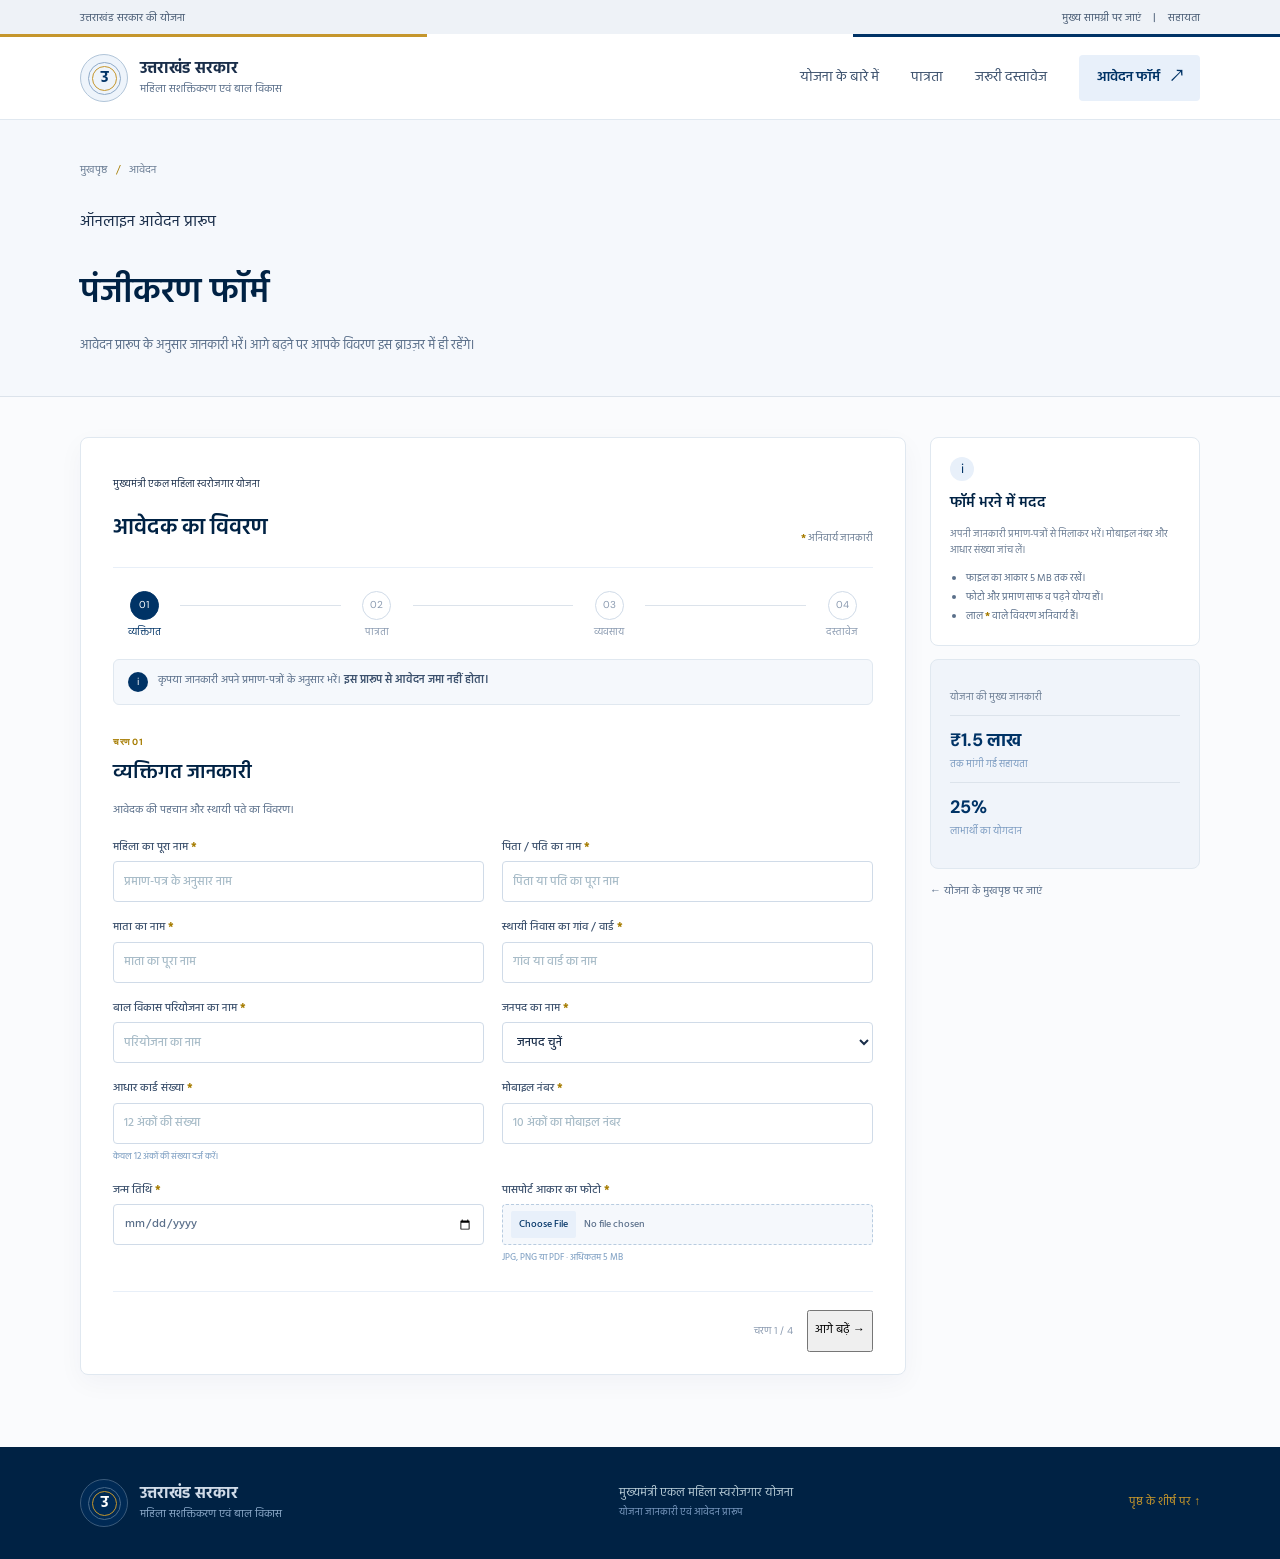
==== registration.html @ 03d5b14d "updated" ====
<!DOCTYPE html>
<html lang="hi">
<head>
    <meta charset="UTF-8">
    <meta name="viewport" content="width=device-width, initial-scale=1">
    <meta name="theme-color" content="#153d35">
    <meta name="description" content="मुख्यमंत्री एकल महिला स्वरोजगार योजना आवेदन फॉर्म।">
    <title>पंजीकरण | मुख्यमंत्री एकल महिला स्वरोजगार योजना</title>
    <link rel="preconnect" href="https://fonts.googleapis.com">
    <link rel="preconnect" href="https://fonts.gstatic.com" crossorigin>
    <link href="https://fonts.googleapis.com/css2?family=DM+Sans:wght@400;500;600;700&family=Hind:wght@400;500;600;700&display=swap" rel="stylesheet">
    <link rel="stylesheet" href="assets/css/index.css">
    <script src="assets/js/app.js" defer></script>
</head>
<body class="registration-page">
    <div class="utility-bar">
        <div class="container utility-inner">
            <span>उत्तराखंड सरकार की योजना</span>
            <div class="utility-links"><a href="#main-content">मुख्य सामग्री पर जाएं</a><span aria-hidden="true">|</span><a href="#form-help">सहायता</a></div>
        </div>
    </div>
    <div class="tricolor" aria-hidden="true"><span></span><span></span><span></span></div>
    <header class="site-header" data-site-header></header>
    <main id="main-content">
        <section class="page-banner">
            <div class="container">
                <a class="breadcrumb" href="index.html">मुखपृष्ठ <span aria-hidden="true">/</span> आवेदन</a>
                <p class="section-kicker">ऑनलाइन आवेदन प्रारूप</p>
                <h1>पंजीकरण फॉर्म</h1>
                <p>आवेदन प्रारूप के अनुसार जानकारी भरें। आगे बढ़ने पर आपके विवरण इस ब्राउज़र में ही रहेंगे।</p>
            </div>
        </section>
        <section class="application-section">
            <div class="container application-layout">
                <form class="application-card" id="application-form" novalidate>
                    <div class="form-topline">
                        <div><p class="section-kicker">मुख्यमंत्री एकल महिला स्वरोजगार योजना</p><h2>आवेदक का विवरण</h2></div>
                        <span class="required-note"><b aria-hidden="true">*</b> अनिवार्य जानकारी</span>
                    </div>
                    <div class="stepper" data-stepper aria-label="आवेदन के चरण">
                        <div class="stepper-item is-current" data-step-indicator="0"><span>01</span><small>व्यक्तिगत</small></div>
                        <i></i>
                        <div class="stepper-item" data-step-indicator="1"><span>02</span><small>पात्रता</small></div>
                        <i></i>
                        <div class="stepper-item" data-step-indicator="2"><span>03</span><small>व्यवसाय</small></div>
                        <i></i>
                        <div class="stepper-item" data-step-indicator="3"><span>04</span><small>दस्तावेज</small></div>
                    </div>
                    <div class="form-notice"><span aria-hidden="true">i</span><p>कृपया जानकारी अपने प्रमाण-पत्रों के अनुसार भरें। <b>इस प्रारूप से आवेदन जमा नहीं होता।</b></p></div>

                    <section class="form-step is-visible" data-form-step="0" aria-labelledby="step-title-1">
                        <div class="form-step-heading"><span>चरण 01</span><h3 id="step-title-1">व्यक्तिगत जानकारी</h3><p>आवेदक की पहचान और स्थायी पते का विवरण।</p></div>
                        <div class="fields-grid">
                            <label class="field"><span>महिला का पूरा नाम <b>*</b></span><input name="fullName" type="text" autocomplete="name" required placeholder="प्रमाण-पत्र के अनुसार नाम"></label>
                            <label class="field"><span>पिता / पति का नाम <b>*</b></span><input name="guardianName" type="text" required placeholder="पिता या पति का पूरा नाम"></label>
                            <label class="field"><span>माता का नाम <b>*</b></span><input name="motherName" type="text" required placeholder="माता का पूरा नाम"></label>
                            <label class="field"><span>स्थायी निवास का गांव / वार्ड <b>*</b></span><input name="villageWard" type="text" autocomplete="address-level3" required placeholder="गांव या वार्ड का नाम"></label>
                            <label class="field"><span>बाल विकास परियोजना का नाम <b>*</b></span><input name="developmentProject" type="text" required placeholder="परियोजना का नाम"></label>
                            <label class="field"><span>जनपद का नाम <b>*</b></span><select name="district" required><option value="">जनपद चुनें</option><option>अल्मोड़ा</option><option>बागेश्वर</option><option>चमोली</option><option>चम्पावत</option><option>देहरादून</option><option>हरिद्वार</option><option>नैनीताल</option><option>पौड़ी गढ़वाल</option><option>पिथौरागढ़</option><option>रुद्रप्रयाग</option><option>टिहरी गढ़वाल</option><option>ऊधम सिंह नगर</option><option>उत्तरकाशी</option></select></label>
                            <label class="field"><span>आधार कार्ड संख्या <b>*</b></span><input name="aadhaar" type="text" inputmode="numeric" autocomplete="off" pattern="[0-9]{12}" maxlength="12" required placeholder="12 अंकों की संख्या" aria-describedby="aadhaar-hint"><small id="aadhaar-hint">केवल 12 अंकों की संख्या दर्ज करें।</small></label>
                            <label class="field"><span>मोबाइल नंबर <b>*</b></span><input name="mobile" type="tel" inputmode="numeric" autocomplete="tel" pattern="[6-9][0-9]{9}" maxlength="10" required placeholder="10 अंकों का मोबाइल नंबर"></label>
                            <label class="field"><span>जन्म तिथि <b>*</b></span><input name="birthDate" type="date" required></label>
                            <label class="field upload-field"><span>पासपोर्ट आकार का फोटो <b>*</b></span><input name="photo" type="file" accept=".jpg,.jpeg,.png,.pdf" required data-file-name><small data-file-label>JPG, PNG या PDF · अधिकतम 5 MB</small></label>
                        </div>
                    </section>

                    <section class="form-step" data-form-step="1" aria-labelledby="step-title-2" hidden>
                        <div class="form-step-heading"><span>चरण 02</span><h3 id="step-title-2">पात्रता एवं आय</h3><p>अपनी लागू श्रेणी और पारिवारिक आय दर्ज करें।</p></div>
                        <fieldset class="choice-fieldset">
                            <legend>आवेदक की श्रेणी <b>*</b></legend>
                            <p>अपनी संबंधित श्रेणी चुनें। प्रमाण-पत्र अगले चरण में अपलोड करें।</p>
                            <div class="category-options">
                                <label><input type="radio" name="category" value="एकल / निराश्रित महिला" required><span>एकल / निराश्रित महिला</span></label>
                                <label><input type="radio" name="category" value="विधवा"><span>विधवा</span></label>
                                <label><input type="radio" name="category" value="परित्यक्ता"><span>परित्यक्ता</span></label>
                                <label><input type="radio" name="category" value="तलाकशुदा"><span>तलाकशुदा</span></label>
                                <label><input type="radio" name="category" value="किन्नर"><span>किन्नर</span></label>
                                <label><input type="radio" name="category" value="अपराध या एसिड हमले से पीड़ित"><span>अपराध या एसिड हमले से पीड़ित</span></label>
                                <label><input type="radio" name="category" value="अवयस्क बच्चों / अविवाहित पुत्री के पालन की जिम्मेदारी"><span>अवयस्क बच्चों / अविवाहित पुत्री के पालन की जिम्मेदारी</span></label>
                            </div>
                        </fieldset>
                        <div class="fields-grid fields-grid-short">
                            <label class="field"><span>पारिवारिक आय (₹) <b>*</b></span><input name="familyIncome" type="number" min="0" step="1" inputmode="numeric" required placeholder="रुपयों में"></label>
                            <label class="field"><span>पेंशन का विवरण <small>(यदि लागू हो)</small></span><input name="pensionDetails" type="text" placeholder="जैसे: विधवा / दिव्यांग पेंशन"></label>
                        </div>
                        <p class="form-hint">पारिवारिक आय और श्रेणी के प्रमाण-पत्र आवेदन के साथ संलग्न करें। पेंशन प्रमाण लागू होने पर साथ रखें।</p>
                    </section>

                    <section class="form-step" data-form-step="2" aria-labelledby="step-title-3" hidden>
                        <div class="form-step-heading"><span>चरण 03</span><h3 id="step-title-3">व्यवसाय एवं परियोजना</h3><p>व्यवसाय चुनें, परियोजना लागत और अंशदान की जानकारी दें।</p></div>
                        <div class="fields-grid">
                            <label class="field"><span>चयनित व्यवसाय का नाम <b>*</b></span>
                                <select name="business" required>
                                    <option value="">व्यवसाय चुनें</option>
                                    <optgroup label="कृषि एवं उत्पादन"><option>कृषि</option><option>बागवानी</option><option>पशुपालन</option><option>मुर्गी पालन</option><option>भेड़ / बकरी पालन</option><option>मत्स्य पालन</option><option>उद्यान</option><option>फल एवं खाद्य प्रसंस्करण</option></optgroup>
                                    <optgroup label="कौशल एवं सेवाएं"><option>ब्यूटी पार्लर</option><option>बुटीक</option><option>रिपेयरिंग / अल्टरेशन</option><option>सिलाई / टेलरिंग</option><option>सौंदर्य प्रसाधन</option><option>जनरल स्टोर</option><option>जलपान / टिफिन सेवा</option><option>कैंटीन / कैटरिंग</option><option>प्लंबर</option><option>इलेक्ट्रीशियन</option><option>डेटा एंट्री</option><option>कंप्यूटर हार्डवेयर रिपेयरिंग</option><option>टेली-कॉलिंग</option><option>हिंदी कॉल सेंटर</option><option>अन्य निजी व्यवसाय</option></optgroup>
                                </select>
                            </label>
                        </div>
                        <fieldset class="choice-fieldset compact-choice">
                            <legend>क्या इस व्यवसाय के लिए किसी अन्य विभाग से राशि मिली है? <b>*</b></legend>
                            <div class="inline-options"><label><input type="radio" name="otherDepartmentFunds" value="हाँ" required><span>हाँ</span></label><label><input type="radio" name="otherDepartmentFunds" value="नहीं"><span>नहीं</span></label></div>
                        </fieldset>
                        <div class="fields-grid fields-grid-short conditional-fields" data-funds-details hidden>
                            <label class="field"><span>विभाग का नाम</span><input name="otherDepartmentName" type="text" placeholder="विभाग का नाम"></label>
                            <label class="field"><span>प्राप्त राशि (₹)</span><input name="otherDepartmentAmount" type="number" min="0" inputmode="numeric" placeholder="रुपयों में"></label>
                        </div>
                        <fieldset class="choice-fieldset declaration-choice">
                            <legend>नोटरीकृत घोषणा-पत्र संलग्न है? <b>*</b></legend>
                            <div class="inline-options"><label><input type="radio" name="notarizedDeclaration" value="हाँ" required><span>हाँ</span></label><label><input type="radio" name="notarizedDeclaration" value="नहीं"><span>नहीं</span></label></div>
                        </fieldset>
                        <fieldset class="choice-fieldset declaration-choice">
                            <legend>दोहरा लाभ न लेने संबंधी नोटरीकृत स्व-घोषणा संलग्न है? <b>*</b></legend>
                            <div class="inline-options"><label><input type="radio" name="noDoubleBenefitDeclaration" value="हाँ" required><span>हाँ</span></label><label><input type="radio" name="noDoubleBenefitDeclaration" value="नहीं"><span>नहीं</span></label></div>
                        </fieldset>
                        <div class="fields-grid fields-grid-short">
                            <label class="field"><span>चयनित व्यवसाय के लिए प्रशिक्षण / अनुभव <b>*</b></span><select name="experience" required><option value="">विकल्प चुनें</option><option value="हाँ">हाँ</option><option value="नहीं">नहीं</option></select></label>
                        </div>
                        <div class="fields-grid fields-grid-short cost-fields">
                            <label class="field"><span>प्रस्तावित कुल परियोजना लागत (₹) <b>*</b></span><input name="projectCost" type="number" min="1" step="1" inputmode="numeric" required placeholder="कुल लागत रुपयों में"></label>
                            <label class="field"><span>मांगी गई सहायता राशि (₹) <b>*</b></span><input name="supportAmount" type="number" min="0" max="150000" step="1" inputmode="numeric" required placeholder="अधिकतम ₹1,50,000"></label>
                            <label class="field"><span>लाभार्थी का 25% अंशदान (₹) <b>*</b></span><input name="contribution" type="number" min="0" step="1" inputmode="numeric" required placeholder="ऋण या निजी स्रोत"></label>
                            <div class="contribution-note" data-contribution-note>परियोजना लागत का कम-से-कम 25% लाभार्थी का योगदान होना चाहिए।</div>
                        </div>
                    </section>

                    <section class="form-step" data-form-step="3" aria-labelledby="step-title-4" hidden>
                        <div class="form-step-heading"><span>चरण 04</span><h3 id="step-title-4">दस्तावेज एवं घोषणा</h3><p>प्रमाण-पत्रों की साफ और पढ़ने योग्य प्रतियां अपलोड करें।</p></div>
                        <div class="fields-grid">
                            <label class="field upload-field"><span>स्थायी / मूल निवास प्रमाण-पत्र <b>*</b></span><input name="domicileProof" type="file" accept=".pdf,.jpg,.jpeg,.png" required data-file-name><small data-file-label>PDF, JPG या PNG · अधिकतम 5 MB</small></label>
                            <label class="field upload-field"><span>जन्म-तिथि प्रमाण <b>*</b></span><input name="birthProof" type="file" accept=".pdf,.jpg,.jpeg,.png" required data-file-name><small data-file-label>PDF, JPG या PNG · अधिकतम 5 MB</small></label>
                            <label class="field upload-field"><span>श्रेणी का संबंधित प्रमाण-पत्र <b>*</b></span><input name="categoryProof" type="file" accept=".pdf,.jpg,.jpeg,.png" required data-file-name><small data-file-label>PDF, JPG या PNG · अधिकतम 5 MB</small></label>
                            <label class="field upload-field"><span>पारिवारिक आय प्रमाण-पत्र <b>*</b></span><input name="incomeProof" type="file" accept=".pdf,.jpg,.jpeg,.png" required data-file-name><small data-file-label>PDF, JPG या PNG · अधिकतम 5 MB</small></label>
                            <label class="field upload-field"><span>पेंशन प्रमाण <small>(यदि लागू हो)</small></span><input name="pensionProof" type="file" accept=".pdf,.jpg,.jpeg,.png" data-file-name><small data-file-label>PDF, JPG या PNG · अधिकतम 5 MB</small></label>
                            <label class="field upload-field" data-declaration-upload="notarizedDeclaration"><span>नोटरीकृत घोषणा-पत्र <small>(यदि ऊपर हाँ चुना है)</small></span><input name="notarizedProof" type="file" accept=".pdf,.jpg,.jpeg,.png" data-file-name><small data-file-label>PDF, JPG या PNG · अधिकतम 5 MB</small></label>
                            <label class="field upload-field" data-declaration-upload="noDoubleBenefitDeclaration"><span>दोहरा लाभ न लेने की स्व-घोषणा <small>(यदि ऊपर हाँ चुना है)</small></span><input name="noDoubleBenefitProof" type="file" accept=".pdf,.jpg,.jpeg,.png" data-file-name><small data-file-label>PDF, JPG या PNG · अधिकतम 5 MB</small></label>
                        </div>
                        <div class="applicant-declaration"><span class="declaration-mark" aria-hidden="true">✓</span><div><strong>आवेदक की घोषणा</strong><p>मैं प्रमाणित करती हूं कि ऊपर दी गई जानकारी और संलग्न दस्तावेज सही हैं। गलत जानकारी पाए जाने पर मेरा आवेदन निरस्त किया जा सकता है।</p></div></div>
                        <div class="fields-grid fields-grid-short signature-fields">
                            <label class="field"><span>आवेदक का नाम <b>*</b></span><input name="declarantName" type="text" required placeholder="पूरा नाम"></label>
                            <label class="field"><span>हस्ताक्षर के स्थान पर नाम लिखें <b>*</b></span><input name="signatureName" type="text" required placeholder="आवेदक का पूरा नाम"></label>
                        </div>
                    </section>

                    <div class="form-navigation">
                        <button class="button button-back" type="button" data-previous-step hidden>← <span>पिछला चरण</span></button>
                        <span class="step-count" data-step-count>चरण 1 / 4</span>
                        <button class="button button-primary" type="button" data-next-step>आगे बढ़ें <span aria-hidden="true">→</span></button>
                        <button class="button button-primary" type="submit" data-submit-application hidden>आवेदन पूर्वावलोकन <span aria-hidden="true">✓</span></button>
                    </div>
                    <div class="submission-message" data-submission-message role="status" hidden></div>
                </form>

                <aside class="application-sidebar" id="form-help">
                    <div class="sidebar-card">
                        <span class="sidebar-icon" aria-hidden="true">i</span>
                        <h3>फॉर्म भरने में मदद</h3>
                        <p>अपनी जानकारी प्रमाण-पत्रों से मिलाकर भरें। मोबाइल नंबर और आधार संख्या जांच लें।</p>
                        <ul><li>फाइल का आकार 5 MB तक रखें।</li><li>फोटो और प्रमाण साफ व पढ़ने योग्य हों।</li><li>लाल <b>*</b> वाले विवरण अनिवार्य हैं।</li></ul>
                    </div>
                    <div class="sidebar-card sidebar-card-tint">
                        <p class="section-kicker">योजना की मुख्य जानकारी</p>
                        <div class="sidebar-stat"><strong>₹1.5 लाख</strong><span>तक मांगी गई सहायता</span></div>
                        <div class="sidebar-stat"><strong>25%</strong><span>लाभार्थी का योगदान</span></div>
                    </div>
                    <a class="sidebar-back" href="index.html">← योजना के मुखपृष्ठ पर जाएं</a>
                </aside>
            </div>
        </section>
    </main>
    <footer class="site-footer" data-site-footer></footer>
</body>
</html>
---- assets/css/index.css ----
:root {
    color-scheme: light;
    --ink: #1a2e4a;
    --blue: #003366;
    --blue-dark: #002244;
    --blue-mid: #004488;
    --blue-soft: #e8f0fa;
    --accent: #c5962c;
    --accent-light: #fff4e0;
    --muted: #5a6f8a;
    --line: #d0dbe8;
    --paper: #fff;
    --cream: #f5f8fc;
    --font-body: "Hind", "Noto Sans Devanagari", sans-serif;
    --font-latin: "DM Sans", sans-serif;
}

* { box-sizing: border-box; }
html { scroll-behavior: smooth; scroll-padding-top: 85px; }
body { margin: 0; color: var(--ink); background: var(--paper); font-family: var(--font-body); font-size: 16px; line-height: 1.65; }
a { color: inherit; text-decoration: none; }
button, input, select { font: inherit; }
button, a, input, select { -webkit-tap-highlight-color: transparent; }
button:focus-visible, a:focus-visible, input:focus-visible, select:focus-visible { outline: 3px solid #c5962c; outline-offset: 3px; }
.container { width: min(1120px, calc(100% - 48px)); margin-inline: auto; }
.utility-bar { background: #eef2f7; color: #4a5d75; font-family: var(--font-latin), var(--font-body); font-size: 11px; }
.utility-inner, .utility-links { display: flex; align-items: center; }
.utility-inner { min-height: 34px; justify-content: space-between; }
.utility-links { gap: 12px; }
.utility-links a:hover { color: var(--blue); }
.tricolor { height: 3px; display: grid; grid-template-columns: repeat(3, 1fr); }
.tricolor span:first-child { background: #c5962c; }
.tricolor span:nth-child(2) { background: #fff; }
.tricolor span:last-child { background: var(--blue); }
.site-header { position: sticky; top: 0; z-index: 100; border-bottom: 1px solid #e0e8f0; background: rgba(255,255,255,.97); backdrop-filter: blur(8px); }
.header-inner { min-height: 82px; display: flex; justify-content: space-between; align-items: center; gap: 30px; }
.brand { display: inline-flex; align-items: center; gap: 12px; flex-shrink: 0; }
.brand-mark { width: 48px; height: 48px; display: grid; place-items: center; border: 1px solid #b0c4d8; border-radius: 50%; color: var(--blue); background: #eef4fb; position: relative; }
.brand-mark::before, .brand-mark::after { position: absolute; content: ""; width: 31px; height: 31px; border: 1px solid #8faac8; border-radius: 50%; }
.brand-mark::after { width: 23px; height: 23px; border-color: #c5962c; }
.brand-mark span { z-index: 1; font-weight: 700; font-size: 16px; }
.brand-copy { display: grid; line-height: 1.45; }
.brand-copy strong { font-size: 16px; font-weight: 700; }
.brand-copy small { color: var(--muted); font-size: 11px; }
.primary-navigation { display: flex; align-items: center; gap: 32px; font-size: 14px; color: #3d526e; }
.primary-navigation > a:not(.nav-apply):hover { color: var(--blue); }
.nav-apply { display: inline-flex; align-items: center; gap: 11px; border-radius: 4px; background: var(--blue); color: #fff; padding: 11px 18px; font-weight: 600; transition: background .2s, transform .2s; }
.nav-apply:hover, .button-primary:hover { background: #001a33; transform: translateY(-1px); }
.nav-apply-current { background: #e8f0fa; color: var(--blue); }
.nav-apply-current:hover { background: #d0e0f0; }
.menu-toggle { display: none; }
.hero-section { position: relative; overflow: hidden; background: var(--blue-dark); }
.hero-carousel { position: relative; width: 100%; min-height: 680px; }
.hero-carousel-track { position: relative; width: 100%; height: 100%; }
.hero-carousel-slide { position: absolute; inset: 0; visibility: hidden; opacity: 0; transition: opacity .8s ease, visibility .8s; background-size: cover; background-position: center; background-repeat: no-repeat; }
.hero-carousel-slide.slide-active { position: relative; visibility: visible; opacity: 1; }
.hero-carousel-overlay { position: absolute; inset: 0; background: linear-gradient(135deg, rgba(0,20,40,.85) 0%, rgba(0,34,68,.7) 50%, rgba(0,51,102,.6) 100%); }
.hero-carousel-content { position: relative; z-index: 2; width: min(1120px, calc(100% - 48px)); margin-inline: auto; padding-block: 120px 80px; display: flex; flex-direction: column; justify-content: center; min-height: 680px; color: #fff; max-width: 600px; }
.hero-carousel-content .eyebrow { color: #f5d8a8; }
.hero-carousel-content .eyebrow-dot { background: #c5962c; }
.hero-carousel-content h1 { color: #fff; font-size: clamp(42px, 5vw, 64px); }
.hero-carousel-content h1 span { color: #f5d8a8; }
.hero-carousel-content .hero-lede { color: rgba(255,255,255,.9); max-width: 520px; font-size: 17px; }
.hero-carousel-content .button-primary { background: #fff; color: var(--blue); }
.hero-carousel-content .button-primary:hover { background: #f5f0e8; color: var(--blue-dark); }
.hero-carousel-content .text-link { color: #fff; border-bottom: 1px solid rgba(255,255,255,.5); }
.hero-carousel-content .text-link:hover { color: #f5d8a8; border-bottom-color: #f5d8a8; }
.hero-carousel-content .hero-facts { margin-top: 34px; display: flex; gap: 0; }
.hero-carousel-content .hero-facts div { border-left-color: rgba(255,255,255,.3); }
.hero-carousel-content .hero-facts div + div { border-left-color: rgba(197,150,44,.5); }
.hero-carousel-content .hero-facts strong { color: #fff; }
.hero-carousel-content .hero-facts span { color: rgba(255,255,255,.7); }
.hero-carousel-controls { position: absolute; z-index: 5; bottom: 40px; left: 50%; transform: translateX(-50%); display: flex; flex-direction: column; align-items: center; gap: 16px; }
.hero-carousel-controls .carousel-dots { display: flex; gap: 10px; }
.hero-carousel-controls .carousel-dot { width: 12px; height: 12px; border: 0; border-radius: 50%; background: rgba(255,255,255,.4); padding: 0; cursor: pointer; transition: width .3s, background .3s, transform .3s; box-shadow: 0 2px 8px rgba(0,0,0,.3); }
.hero-carousel-controls .carousel-dot.is-current { width: 36px; background: #c5962c; border-radius: 24px; box-shadow: 0 4px 16px rgba(197,150,44,.6); }
.hero-carousel-controls .carousel-dot:hover { background: rgba(255,255,255,.7); transform: scale(1.15); }
.hero-carousel-controls .carousel-arrows { display: flex; gap: 12px; }
.hero-carousel-controls .carousel-arrows button { width: 48px; height: 48px; display: grid; place-items: center; border: 1px solid rgba(255,255,255,.4); border-radius: 50%; color: #fff; background: rgba(0,20,40,.5); cursor: pointer; transition: all .2s; backdrop-filter: blur(6px); font-size: 18px; }
.hero-carousel-controls .carousel-arrows button:hover { color: #c5962c; background: rgba(255,255,255,.95); border-color: #c5962c; transform: scale(1.1); }
.hero-carousel-controls .carousel-arrows button:focus-visible { outline: 3px solid #c5962c; outline-offset: 2px; }
.hero-bottom-line { min-height: 56px; border-top: 1px solid rgba(255,255,255,.1); display: flex; align-items: center; justify-content: center; gap: 24px; color: rgba(255,255,255,.6); font-size: 11px; letter-spacing: .02em; background: rgba(0,20,40,.5); }
.hero-bottom-line i { width: 5px; height: 5px; border-radius: 50%; background: #c5962c; }
.section { padding-block: 81px; }
.section-intro { padding-block: 76px 72px; }
.intro-grid { display: grid; grid-template-columns: .8fr 1.2fr; gap: 70px; align-items: center; }
.section-kicker { margin-bottom: 8px; }
.section h2, .cta-strip h2 { margin-bottom: 0; color: var(--blue-dark); font-size: clamp(28px, 3.2vw, 37px); font-weight: 600; line-height: 1.35; }
.intro-copy { max-width: 630px; }
.intro-copy p { margin-bottom: 13px; color: #4d627a; font-size: 16px; line-height: 1.9; }
.inline-link { border-bottom: 1px solid #a8c0d8; padding-bottom: 3px; }
.section-cream { background: var(--cream); }
.section-heading { display: flex; justify-content: space-between; align-items: end; gap: 25px; margin-bottom: 31px; }
.section-heading > p { max-width: 340px; margin-bottom: 6px; color: var(--muted); font-size: 13px; }
.benefit-grid { display: grid; grid-template-columns: repeat(3, 1fr); gap: 18px; }
.benefit-card { position: relative; min-height: 228px; padding: 26px 24px; border: 1px solid #e0e8f0; background: white; border-radius: 8px; transition: transform .2s, box-shadow .2s, border-color .2s; }
.benefit-card:hover { transform: translateY(-4px); box-shadow: 0 12px 32px rgba(0,34,68,.1); border-color: #b8cce0; }
.card-index { position: absolute; top: 20px; right: 20px; color: #c5962c; font-family: var(--font-latin); font-size: 28px; font-weight: 700; opacity: .15; }
.benefit-icon { width: 48px; height: 48px; margin-bottom: 18px; display: grid; place-items: center; border-radius: 12px; color: #c5962c; background: #fff4e0; font-family: var(--font-latin); font-size: 22px; }
.benefit-icon-alt { color: #005533; background: #e8f5eb; }
.benefit-icon-third { color: var(--blue); background: var(--blue-soft); }
.benefit-card h3 { margin-bottom: 8px; font-size: 17px; font-weight: 600; color: var(--blue-dark); }
.benefit-card p { margin-bottom: 0; color: #5a6f8a; font-size: 13px; line-height: 1.7; }
.eligibility-grid { display: grid; grid-template-columns: .82fr 1.18fr; gap: 86px; align-items: center; }
.eligibility-grid > div:first-child .button { margin-top: 14px; }
.muted-copy { max-width: 400px; margin-block: 14px; color: var(--muted); font-size: 14px; }
.eligibility-list { border-top: 1px solid var(--line); border-radius: 8px; overflow: hidden; }
.eligibility-list div { min-height: 68px; display: grid; grid-template-columns: 44px 1fr; align-items: center; border-bottom: 1px solid var(--line); padding: 0 20px; transition: background .2s; }
.eligibility-list div:hover { background: var(--blue-soft); }
.eligibility-list span { color: #c5962c; font-family: var(--font-latin); font-size: 14px; font-weight: 600; display: flex; align-items: center; justify-content: center; width: 32px; height: 32px; background: #fff4e0; border-radius: 50%; }
.eligibility-list p { margin-bottom: 0; color: #3d526e; font-size: 14px; }
.document-grid { display: grid; grid-template-columns: .85fr 1.15fr; align-items: center; gap: 80px; }
.document-chips { display: flex; flex-wrap: wrap; gap: 10px; }
.document-chips span { padding: 10px 16px; border: 1px solid #d0dbe8; border-radius: 24px; background: #fff; color: #4d627a; font-size: 12px; font-weight: 500; transition: all .2s; }
.document-chips span:hover { border-color: var(--blue); color: var(--blue); background: var(--blue-soft); }
.cta-strip { padding-block: 40px; color: #fff; background: linear-gradient(135deg, var(--blue-dark) 0%, var(--blue) 50%, var(--blue-mid) 100%); position: relative; overflow: hidden; }
.cta-strip::before { content: ""; position: absolute; inset: 0; background: radial-gradient(ellipse at 20% 30%, rgba(197,150,44,.15) 0%, transparent 50%), radial-gradient(ellipse at 80% 70%, rgba(255,255,255,.05) 0%, transparent 50%); }
.cta-inner { display: flex; justify-content: space-between; align-items: center; gap: 20px; position: relative; z-index: 1; flex-wrap: wrap; }
.cta-strip .section-kicker { color: #e8d4a8; }
.cta-strip h2 { color: #fff; font-size: 26px; max-width: 600px; }
.site-footer { color: #d0dbe8; background: var(--blue-dark); }
.footer-inner { min-height: 112px; display: flex; align-items: center; justify-content: space-between; gap: 24px; flex-wrap: wrap; }
.brand-footer .brand-mark { border-color: #3a5a7a; color: #fff; background: #002a55; }
.brand-footer .brand-mark::before { border-color: #4a6a8a; }
.brand-footer .brand-mark::after { border-color: #c5962c; }
.brand-footer .brand-copy small { color: #8aa8c8; }
.footer-inner > p { margin: 0; color: #b8cdd8; font-size: 12px; line-height: 1.55; }
.footer-inner > p span { color: #7a9ac0; font-size: 10px; }
.footer-top { color: #c5962c; font-size: 12px; }

/* Registration form */
.page-banner { padding-block: 36px 39px; background: var(--cream); border-bottom: 1px solid #dce3eb; }
.breadcrumb { display: inline-flex; gap: 9px; margin-bottom: 14px; color: #6b7d94; font-size: 11px; }
.breadcrumb span { color: #a67c00; }
.page-banner .section-kicker { margin-bottom: 3px; }
.page-banner h1 { margin-bottom: 3px; color: var(--blue-dark); font-size: 35px; font-weight: 600; }
.page-banner > .container > p:last-child { margin-bottom: 0; color: var(--muted); font-size: 13px; }
.application-section { padding-block: 40px 72px; background: #fafbfd; }
.application-layout { display: grid; grid-template-columns: minmax(0, 1fr) 270px; align-items: start; gap: 24px; }
.application-card { min-width: 0; padding: 28px 32px 22px; border: 1px solid #e0e8f0; border-radius: 8px; background: white; box-shadow: 0 8px 26px rgba(0,34,68,.04); }
.form-topline { display: flex; justify-content: space-between; align-items: end; gap: 20px; padding-bottom: 20px; border-bottom: 1px solid #e8eff8; }
.form-topline .section-kicker { margin-bottom: 2px; font-size: 10px; }
.form-topline h2 { margin-bottom: 0; color: var(--blue-dark); font-size: 22px; font-weight: 600; }
.required-note { color: #6b7d94; font-size: 10px; }
.required-note b, .field b, .choice-fieldset legend b { color: #a67c00; }
.stepper { display: grid; grid-template-columns: auto 1fr auto 1fr auto 1fr auto; align-items: start; margin: 23px 0 19px; }
.stepper-item { min-width: 62px; display: grid; justify-items: center; gap: 4px; color: #8a9ab0; }
.stepper-item > span { width: 29px; height: 29px; display: grid; place-items: center; border: 1px solid #d0dbe8; border-radius: 50%; background: white; font-family: var(--font-latin); font-size: 10px; }
.stepper-item small { font-size: 10px; }
.stepper-item.is-current { color: var(--blue); }
.stepper-item.is-current > span, .stepper-item.is-complete > span { border-color: var(--blue); color: white; background: var(--blue); }
.stepper-item.is-complete { color: var(--blue); }
.stepper > i { height: 1px; margin: 14px 5px 0; background: #dce3eb; }
.form-notice { display: flex; align-items: start; gap: 10px; margin-bottom: 23px; padding: 12px 14px; border: 1px solid #e0e8f0; background: #f5f8fc; border-radius: 6px; }
.form-notice > span { width: 20px; height: 20px; flex: 0 0 20px; display: grid; place-items: center; border-radius: 50%; color: #fff; background: var(--blue); font-family: var(--font-latin); font-size: 10px; }
.form-notice p { margin: 0; color: #5a6f8a; font-size: 11px; line-height: 1.55; }
.form-notice p b { color: #3d526e; font-weight: 600; }
.form-step[hidden], [hidden] { display: none !important; }
.form-step-heading { margin-bottom: 20px; }
.form-step-heading > span { color: #a67c00; font-family: var(--font-latin); font-size: 9px; font-weight: 700; letter-spacing: .06em; text-transform: uppercase; }
.form-step-heading h3 { margin: 2px 0 1px; color: var(--blue-dark); font-size: 20px; font-weight: 600; }
.form-step-heading p { margin-bottom: 0; color: var(--muted); font-size: 11px; }
.fields-grid { display: grid; grid-template-columns: repeat(2, minmax(0, 1fr)); gap: 17px 18px; }
.fields-grid-short { margin-top: 20px; }
.field { min-width: 0; display: flex; flex-direction: column; gap: 6px; color: #3d526e; font-size: 11px; font-weight: 500; }
.field > span { line-height: 1.5; }
.field > span small { color: #7a9ac0; font-size: 10px; font-weight: 400; }
.field input:not([type="file"]), .field select { width: 100%; height: 41px; padding: 8px 10px; border: 1px solid #d0dbe8; border-radius: 4px; color: #1a2e4a; background: #fff; font-size: 12px; }
.field input::placeholder { color: #a8bcc8; }
.field input[type="date"] { color: #5a6f8a; }
.field > small { color: #8aa8c8; font-size: 9px; }
.field input[type="file"] { width: 100%; min-height: 41px; padding: 6px 8px; border: 1px dashed #b8cce0; border-radius: 4px; color: #5a6f8a; background: #f5f8fc; font-size: 10px; }
.field input[type="file"]::file-selector-button { margin-right: 8px; padding: 5px 8px; border: 0; border-radius: 2px; color: var(--blue); background: var(--blue-soft); font: inherit; cursor: pointer; }
.field .file-error { color: #b03a2e; }
.form-hint { margin: 15px 0 0; color: #7a9ac0; font-size: 10px; }
.choice-fieldset { min-width: 0; margin: 20px 0; padding: 0; border: 0; }
.choice-fieldset legend { margin-bottom: 4px; color: #3d526e; font-size: 11px; font-weight: 500; }
.choice-fieldset > p { margin: 0 0 9px; color: #7a9ac0; font-size: 10px; }
.category-options { display: grid; grid-template-columns: repeat(2, minmax(0, 1fr)); gap: 8px; }
.category-options label, .inline-options label { position: relative; display: flex; align-items: center; gap: 8px; min-height: 40px; padding: 8px 12px; border: 1px solid #dce3eb; border-radius: 4px; color: #4d627a; background: #fff; font-size: 10px; cursor: pointer; transition: all .2s; }
.category-options label:has(input:checked), .inline-options label:has(input:checked) { border-color: var(--blue); background: var(--blue-soft); color: var(--blue); }
.category-options input, .inline-options input { accent-color: var(--blue); }
.inline-options { display: flex; gap: 9px; }
.inline-options label { min-width: 78px; }
.compact-choice { margin-bottom: 15px; }
.conditional-fields[hidden] { display: none !important; }
.cost-fields { align-items: start; }
.contribution-note { grid-column: 1 / -1; margin-top: -10px; color: #7a9ac0; font-size: 10px; }
.declaration-choice { margin: 18px 0 0; padding-top: 14px; border-top: 1px solid #eef0f5; }
.applicant-declaration { display: flex; gap: 12px; margin-top: 21px; padding: 14px; border: 1px solid #e0e8f0; background: #f5f8fc; border-radius: 6px; }
.declaration-mark { width: 24px; height: 24px; flex: 0 0 24px; display: grid; place-items: center; border-radius: 50%; color: #005533; background: #e8f5eb; font-size: 12px; }
.applicant-declaration strong { color: #3d526e; font-size: 11px; }
.applicant-declaration p { margin: 4px 0 0; color: #6b7d94; font-size: 10px; line-height: 1.6; }
.signature-fields { margin-top: 17px; }
.form-navigation { display: flex; align-items: center; gap: 14px; margin-top: 25px; padding-top: 18px; border-top: 1px solid #e8eff8; }
.form-navigation .button { min-height: 42px; font-size: 12px; }
.button-back { border-color: #d0dbe8; color: #4d627a; background: white; }
.button-back:hover { background: #f5f8fc; }
.step-count { margin-left: auto; color: #8a9ab0; font-family: var(--font-latin), var(--font-body); font-size: 10px; }
.submission-message { margin-top: 19px; padding: 16px; border: 1px solid #b8d8c0; border-radius: 4px; background: #f0f8f4; }
.submission-message strong { color: var(--blue); font-size: 13px; }
.submission-message p { margin: 5px 0 10px; color: #4d627a; font-size: 11px; }
.print-button { border: 0; padding: 0; color: var(--blue); background: transparent; text-decoration: underline; font: inherit; font-size: 11px; cursor: pointer; }
.application-sidebar { display: grid; gap: 13px; }
.sidebar-card { padding: 19px; border: 1px solid #e0e8f0; background: white; border-radius: 8px; }
.sidebar-icon { width: 24px; height: 24px; display: grid; place-items: center; border-radius: 50%; color: var(--blue); background: var(--blue-soft); font-family: var(--font-latin); font-size: 13px; }
.sidebar-card h3 { margin: 10px 0 5px; color: var(--blue-dark); font-size: 15px; font-weight: 600; }
.sidebar-card p { margin-bottom: 10px; color: #6b7d94; font-size: 10px; line-height: 1.65; }
.sidebar-card ul { margin: 0; padding-left: 16px; color: #5a6f8a; font-size: 10px; line-height: 1.9; }
.sidebar-card ul b { color: #a67c00; }
.sidebar-card-tint { background: #f0f4fa; }
.sidebar-card-tint .section-kicker { font-size: 10px; }
.sidebar-stat { padding-block: 10px; border-top: 1px solid #dce3eb; display: grid; }
.sidebar-stat strong { color: var(--blue); font-family: var(--font-latin), var(--font-body); font-size: 18px; }
.sidebar-stat span { color: #7a9ac0; font-size: 10px; }
.sidebar-back { color: #5a6f8a; font-size: 11px; }
.sidebar-back:hover { color: var(--blue); }

@media (max-width: 860px) {
    .container { width: min(100% - 36px, 720px); }
    .header-inner { min-height: 73px; }
    .menu-toggle { width: 42px; height: 40px; display: grid; align-content: center; justify-items: center; gap: 4px; margin-left: auto; border: 1px solid #dce3eb; border-radius: 3px; background: white; cursor: pointer; }
    .menu-toggle span { width: 18px; height: 2px; background: var(--blue); }
    .menu-toggle b { position: absolute; width: 1px; height: 1px; overflow: hidden; clip: rect(0,0,0,0); }
    .primary-navigation { position: absolute; top: 100%; right: 0; left: 0; display: none; padding: 10px 22px 18px; border-bottom: 1px solid var(--line); background: white; box-shadow: 0 14px 20px rgba(0,34,68,.08); }
    .primary-navigation.navigation-open { display: grid; gap: 0; }
    .primary-navigation > a { padding: 11px 5px; border-bottom: 1px solid #f0f1ed; }
    .primary-navigation .nav-apply { justify-content: space-between; margin-top: 10px; padding: 10px 13px; border: 0; }
    .hero-carousel { min-height: 600px; }
    .hero-carousel-content { padding-block: 80px 60px; min-height: 600px; }
    .hero-content-grid { gap: 32px; }
    .hero-content-left { min-height: 220px; }
    .hero-content-left h1 { font-size: 50px; }
    .hero-carousel-controls { bottom: 30px; }
}

@media (max-width: 620px) {
    .container { width: calc(100% - 32px); }
    .utility-bar { font-size: 9px; }
    .utility-inner { min-height: 30px; }
    .utility-links { gap: 8px; }
    .brand-mark { width: 41px; height: 41px; }
    .brand-copy strong { font-size: 14px; }
    .brand-copy small { font-size: 9px; }
    .hero-carousel { min-height: auto; }
    .hero-carousel-content { padding-block: 60px 40px; min-height: auto; }
    .hero-content-grid { grid-template-columns: 1fr; gap: 24px; }
    .hero-content-left { min-height: auto; }
    .eyebrow { margin-bottom: 11px; font-size: 10px; }
    .hero-content-left h1 { font-size: 42px; }
    .hero-content-right .hero-lede { margin-bottom: 4px; font-size: 14px; }
    .hero-content-right .hero-actions { gap: 17px; }
    .button { min-height: 43px; padding: 9px 13px; font-size: 12px; }
    .text-link { font-size: 11px; }
    .hero-content-right .hero-facts { margin-top: 8px; }
    .hero-content-right .hero-facts div { min-width: 132px; }
    .hero-content-right .hero-facts strong { font-size: 15px; }
    .hero-content-right .hero-facts span { font-size: 10px; }
    .hero-carousel-controls { bottom: 20px; gap: 12px; }
    .hero-carousel-controls .carousel-dot { width: 8px; height: 8px; }
    .hero-carousel-controls .carousel-dot.is-current { width: 26px; }
    .hero-carousel-controls .carousel-arrows button { width: 34px; height: 34px; }
    .hero-bottom-line { gap: 12px; font-size: 9px; }
    .section { padding-block: 55px; }
    .section-intro { padding-block: 53px; }
    .section h2 { font-size: 30px; }
    .intro-copy p { font-size: 14px; }
    .section-heading { display: block; margin-bottom: 21px; }
    .section-heading > p { margin-top: 9px; }
    .benefit-grid { grid-template-columns: 1fr; gap: 10px; }
    .benefit-card { min-height: 0; padding: 18px; }
    .benefit-icon { margin-bottom: 10px; }
    .eligibility-list div { grid-template-columns: 34px 1fr; padding: 0 14px; }
    .eligibility-list span { width: 26px; height: 26px; font-size: 11px; }
    .document-chips { gap: 7px; }
    .document-chips span { padding: 7px 10px; font-size: 10px; }
    .cta-inner { align-items: start; flex-direction: column; text-align: center; }
    .cta-strip h2 { font-size: 22px; }
    .footer-inner { min-height: 0; align-items: flex-start; flex-wrap: wrap; padding-block: 20px; }
    .footer-inner > p { order: 3; width: 100%; }
    .page-banner { padding-block: 25px 27px; }
    .page-banner h1 { font-size: 30px; }
    .application-section { padding-block: 20px 48px; }
    .application-layout { grid-template-columns: 1fr; }
    .application-card { padding: 20px 16px 18px; }
    .application-sidebar { grid-template-columns: 1fr 1fr; }
    .sidebar-card { padding: 14px; }
    .sidebar-back { grid-column: 1 / -1; }
    .stepper-item { min-width: 49px; }
    .stepper-item small { font-size: 8px; }
    .stepper-item > span { width: 26px; height: 26px; }
    .stepper > i { margin-top: 13px; }
    .fields-grid { grid-template-columns: 1fr; gap: 13px; }
    .fields-grid-short { margin-top: 14px; }
    .category-options { grid-template-columns: 1fr; gap: 6px; }
    .form-topline { align-items: start; flex-direction: column; gap: 6px; }
    .form-topline h2 { font-size: 20px; }
    .contribution-note { grid-column: auto; }
    .form-navigation { gap: 8px; }
    .form-navigation .button { padding-inline: 10px; }
}

@media print {
    .utility-bar, .tricolor, .site-header, .hero-carousel, .hero-bottom-line, .application-sidebar, .page-banner, .form-navigation, .form-notice, .stepper, .site-footer { display: none !important; }
    body, .application-section { background: white; }
    .application-section { padding: 0; }
    .application-layout { display: block; }
    .application-card { padding: 0; border: 0; box-shadow: none; }
    .form-step, .form-step[hidden] { display: block !important; break-inside: avoid; }
}

@media (prefers-reduced-motion: reduce) {
    *, *::before, *::after { scroll-behavior: auto !important; transition-duration: .01ms !important; animation-duration: .01ms !important; }
}
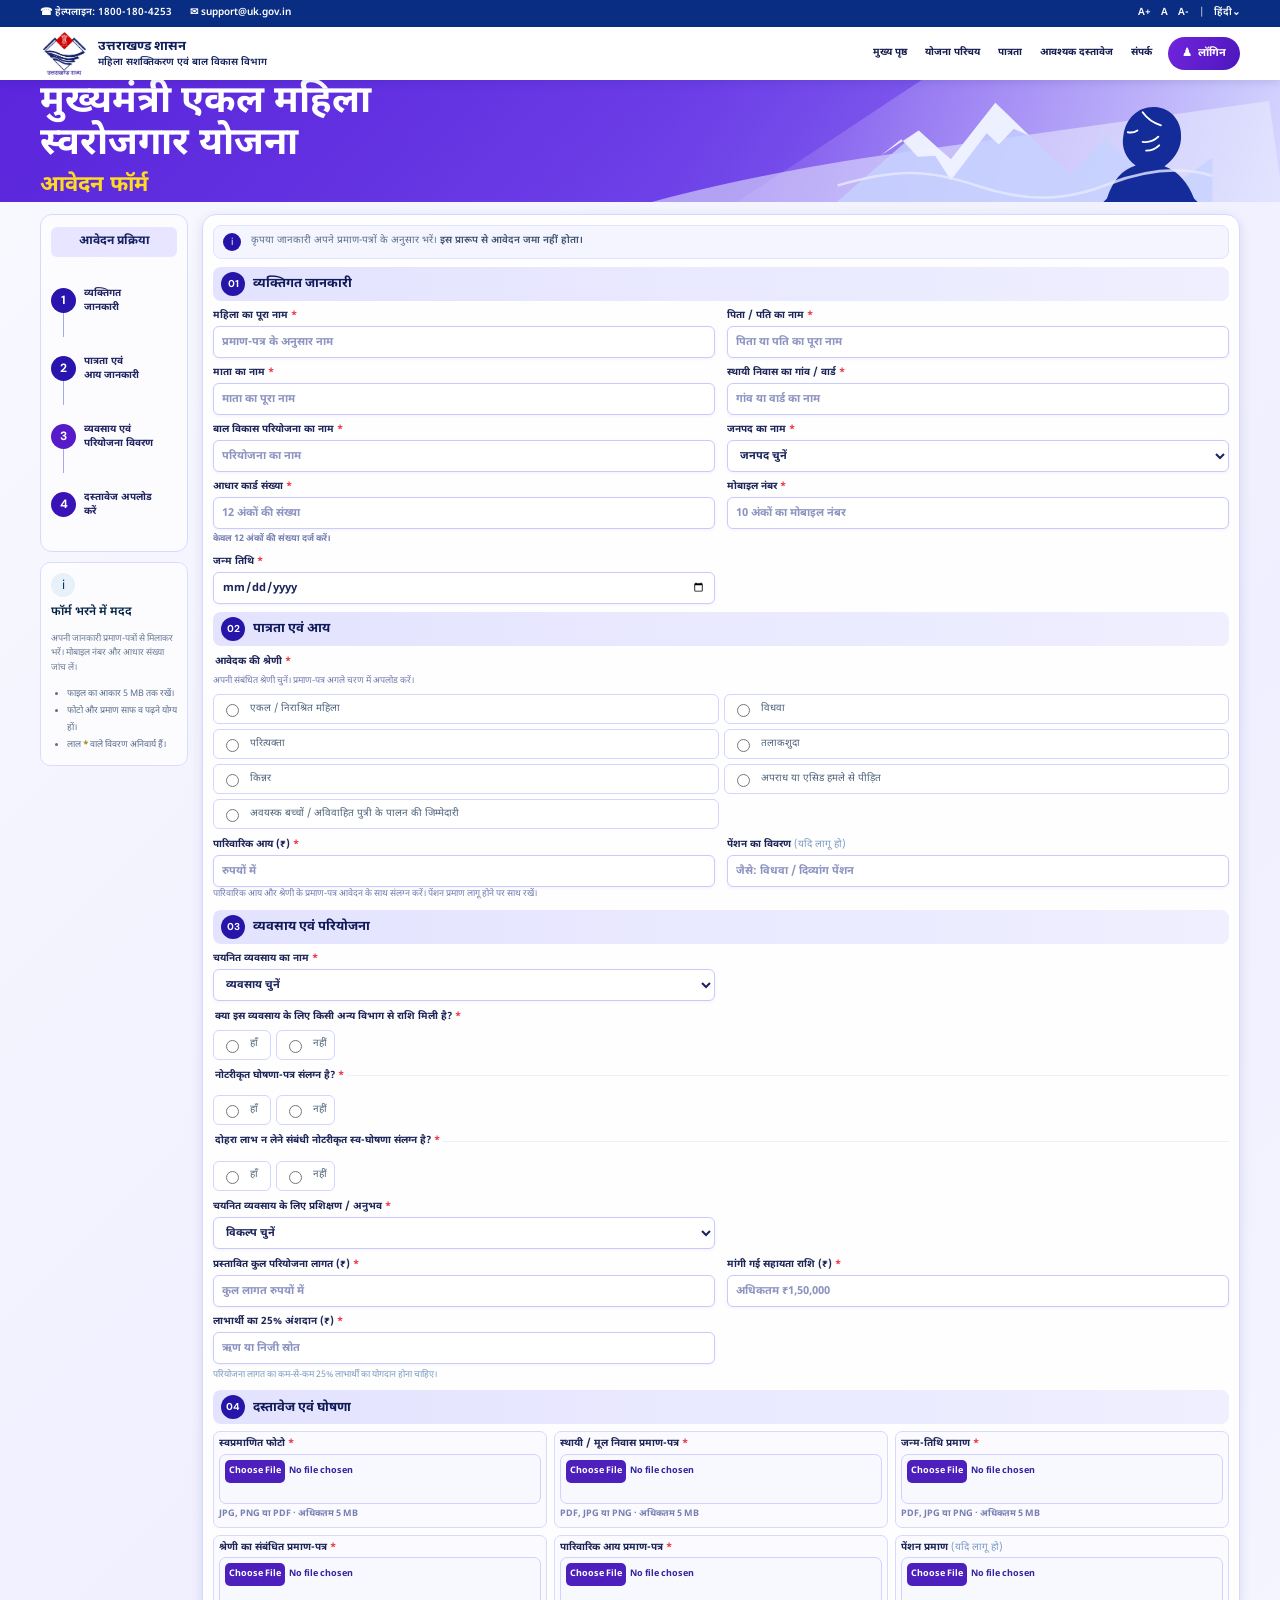
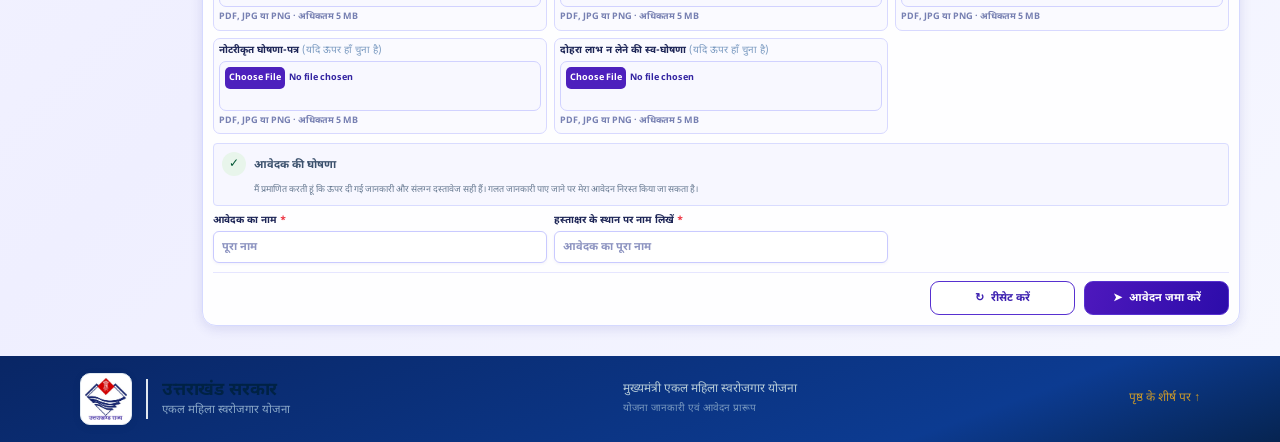
==== commit 04846b22: "updated" ====
--- a/registration.html
+++ b/registration.html
@@ -3,53 +3,70 @@
 <head>
     <meta charset="UTF-8">
     <meta name="viewport" content="width=device-width, initial-scale=1">
-    <meta name="theme-color" content="#153d35">
+    <meta name="theme-color" content="#082e7a">
     <meta name="description" content="मुख्यमंत्री एकल महिला स्वरोजगार योजना आवेदन फॉर्म।">
     <title>पंजीकरण | मुख्यमंत्री एकल महिला स्वरोजगार योजना</title>
     <link rel="preconnect" href="https://fonts.googleapis.com">
     <link rel="preconnect" href="https://fonts.gstatic.com" crossorigin>
-    <link href="https://fonts.googleapis.com/css2?family=DM+Sans:wght@400;500;600;700&family=Hind:wght@400;500;600;700&display=swap" rel="stylesheet">
+    <link href="https://fonts.googleapis.com/css2?family=DM+Sans:wght@400;500;600;700&family=Hind:wght@400;500;600;700&family=Noto+Sans+Devanagari:wght@400;500;600;700&display=swap" rel="stylesheet">
     <link rel="stylesheet" href="assets/css/index.css">
-    <script src="assets/js/app.js" defer></script>
+    <script src="assets/js/javascriptfile.js" defer></script>
 </head>
 <body class="registration-page">
-    <div class="utility-bar">
-        <div class="container utility-inner">
-            <span>उत्तराखंड सरकार की योजना</span>
-            <div class="utility-links"><a href="#main-content">मुख्य सामग्री पर जाएं</a><span aria-hidden="true">|</span><a href="#form-help">सहायता</a></div>
+    <div class="registration-topbar">
+        <div class="registration-container registration-topbar-inner">
+            <div class="registration-contact"><a href="tel:18001804253">☎ हेल्पलाइन: 1800-180-4253</a><a href="mailto:support@uk.gov.in">✉ support@uk.gov.in</a></div>
+            <div class="registration-accessibility" aria-label="पाठ और भाषा विकल्प"><span>A+</span><span>A</span><span>A-</span><i aria-hidden="true">|</i><span>हिंदी⌄</span></div>
         </div>
     </div>
-    <div class="tricolor" aria-hidden="true"><span></span><span></span><span></span></div>
-    <header class="site-header" data-site-header></header>
+    <header class="site-header registration-header">
+        <div class="registration-container registration-nav-row">
+            <a class="registration-brand" href="index.html">
+                <img src="assets/images/uk_logo.jpeg" alt="">
+                <span><strong>उत्तराखण्ड शासन</strong><small>महिला सशक्तिकरण एवं बाल विकास विभाग</small></span>
+            </a>
+            <button class="menu-toggle registration-menu-toggle" type="button" aria-expanded="false" aria-controls="registration-navigation" data-menu-toggle><span></span><span></span><span></span><b>मेन्यू</b></button>
+            <nav class="header-nav-bar registration-nav-bar" aria-label="मुख्य नेविगेशन">
+                <div class="registration-navigation-inner">
+                    <div class="primary-navigation" id="registration-navigation" data-navigation>
+                        <a class="nav-link" href="index.html">मुख्य पृष्ठ</a>
+                        <a class="nav-link" href="index.html#yojana">योजना परिचय</a>
+                        <a class="nav-link" href="index.html#patrata">पात्रता</a>
+                        <a class="nav-link" href="index.html#dastavez">आवश्यक दस्तावेज</a>
+                        <a class="nav-link" href="index.html#sampark">संपर्क</a>
+                    </div>
+                    <a class="registration-login" href="#application-form"><span aria-hidden="true">♟</span> लॉगिन</a>
+                </div>
+            </nav>
+        </div>
+    </header>
     <main id="main-content">
-        <section class="page-banner">
-            <div class="container">
-                <a class="breadcrumb" href="index.html">मुखपृष्ठ <span aria-hidden="true">/</span> आवेदन</a>
-                <p class="section-kicker">ऑनलाइन आवेदन प्रारूप</p>
-                <h1>पंजीकरण फॉर्म</h1>
-                <p>आवेदन प्रारूप के अनुसार जानकारी भरें। आगे बढ़ने पर आपके विवरण इस ब्राउज़र में ही रहेंगे।</p>
+        <section class="registration-hero" aria-labelledby="registration-title">
+            <div class="registration-container registration-hero-inner">
+                <div>
+                    <h1 id="registration-title">मुख्यमंत्री एकल महिला<br>स्वरोजगार योजना</h1>
+                    <p>आवेदन फॉर्म</p>
+                </div>
+                <svg class="registration-hero-art" viewBox="0 0 430 140" aria-hidden="true">
+                    <path d="M0 139 93 58l37 33 51-65 86 83 39-41 71 59 53-38v51H0Z" fill="#c6d3ff" opacity=".8"/>
+                    <path d="m93 58 22 20 15 13 51-65 39 38-18-8-17 18-14-13-41 54-18-28-20 1-19-20-24 19Z" fill="#f3f5ff" opacity=".9"/>
+                    <path d="M309 136c7-21 17-33 33-38-11-8-17-20-14-35 3-20 18-33 36-32 19 1 32 17 30 37-1 13-9 24-19 31 16 6 27 19 34 37l4 4h-108Z" fill="#142b9a"/>
+                    <path d="M350 37c5 7 11 12 21 15m-38 8c5 1 8 0 11-2m24 7c-5 5-11 7-18 6m4 10c6 0 11-2 15-6" fill="none" stroke="#fff" stroke-width="2.2" stroke-linecap="round"/>
+                    <path d="M0 121c70-20 105-18 159 0 57 19 100 19 153-2 42-16 82-20 118-9" fill="none" stroke="#e6eaff" stroke-width="3" opacity=".8"/>
+                </svg>
             </div>
         </section>
-        <section class="application-section">
-            <div class="container application-layout">
-                <form class="application-card" id="application-form" novalidate>
+        <section class="application-section registration-application">
+            <div class="registration-container application-layout registration-layout">
+                <form class="application-card registration-form" id="application-form" data-single-page novalidate>
                     <div class="form-topline">
                         <div><p class="section-kicker">मुख्यमंत्री एकल महिला स्वरोजगार योजना</p><h2>आवेदक का विवरण</h2></div>
                         <span class="required-note"><b aria-hidden="true">*</b> अनिवार्य जानकारी</span>
                     </div>
-                    <div class="stepper" data-stepper aria-label="आवेदन के चरण">
-                        <div class="stepper-item is-current" data-step-indicator="0"><span>01</span><small>व्यक्तिगत</small></div>
-                        <i></i>
-                        <div class="stepper-item" data-step-indicator="1"><span>02</span><small>पात्रता</small></div>
-                        <i></i>
-                        <div class="stepper-item" data-step-indicator="2"><span>03</span><small>व्यवसाय</small></div>
-                        <i></i>
-                        <div class="stepper-item" data-step-indicator="3"><span>04</span><small>दस्तावेज</small></div>
-                    </div>
                     <div class="form-notice"><span aria-hidden="true">i</span><p>कृपया जानकारी अपने प्रमाण-पत्रों के अनुसार भरें। <b>इस प्रारूप से आवेदन जमा नहीं होता।</b></p></div>
 
                     <section class="form-step is-visible" data-form-step="0" aria-labelledby="step-title-1">
-                        <div class="form-step-heading"><span>चरण 01</span><h3 id="step-title-1">व्यक्तिगत जानकारी</h3><p>आवेदक की पहचान और स्थायी पते का विवरण।</p></div>
+                        <div class="form-step-heading"><span aria-hidden="true">01</span><h3 id="step-title-1">व्यक्तिगत जानकारी</h3><p>आवेदक की पहचान और स्थायी पते का विवरण।</p></div>
                         <div class="fields-grid">
                             <label class="field"><span>महिला का पूरा नाम <b>*</b></span><input name="fullName" type="text" autocomplete="name" required placeholder="प्रमाण-पत्र के अनुसार नाम"></label>
                             <label class="field"><span>पिता / पति का नाम <b>*</b></span><input name="guardianName" type="text" required placeholder="पिता या पति का पूरा नाम"></label>
@@ -60,12 +77,11 @@
                             <label class="field"><span>आधार कार्ड संख्या <b>*</b></span><input name="aadhaar" type="text" inputmode="numeric" autocomplete="off" pattern="[0-9]{12}" maxlength="12" required placeholder="12 अंकों की संख्या" aria-describedby="aadhaar-hint"><small id="aadhaar-hint">केवल 12 अंकों की संख्या दर्ज करें।</small></label>
                             <label class="field"><span>मोबाइल नंबर <b>*</b></span><input name="mobile" type="tel" inputmode="numeric" autocomplete="tel" pattern="[6-9][0-9]{9}" maxlength="10" required placeholder="10 अंकों का मोबाइल नंबर"></label>
                             <label class="field"><span>जन्म तिथि <b>*</b></span><input name="birthDate" type="date" required></label>
-                            <label class="field upload-field"><span>पासपोर्ट आकार का फोटो <b>*</b></span><input name="photo" type="file" accept=".jpg,.jpeg,.png,.pdf" required data-file-name><small data-file-label>JPG, PNG या PDF · अधिकतम 5 MB</small></label>
                         </div>
                     </section>
 
-                    <section class="form-step" data-form-step="1" aria-labelledby="step-title-2" hidden>
-                        <div class="form-step-heading"><span>चरण 02</span><h3 id="step-title-2">पात्रता एवं आय</h3><p>अपनी लागू श्रेणी और पारिवारिक आय दर्ज करें।</p></div>
+                    <section class="form-step" data-form-step="1" aria-labelledby="step-title-2">
+                        <div class="form-step-heading"><span aria-hidden="true">02</span><h3 id="step-title-2">पात्रता एवं आय</h3><p>अपनी लागू श्रेणी और पारिवारिक आय दर्ज करें।</p></div>
                         <fieldset class="choice-fieldset">
                             <legend>आवेदक की श्रेणी <b>*</b></legend>
                             <p>अपनी संबंधित श्रेणी चुनें। प्रमाण-पत्र अगले चरण में अपलोड करें।</p>
@@ -86,8 +102,8 @@
                         <p class="form-hint">पारिवारिक आय और श्रेणी के प्रमाण-पत्र आवेदन के साथ संलग्न करें। पेंशन प्रमाण लागू होने पर साथ रखें।</p>
                     </section>
 
-                    <section class="form-step" data-form-step="2" aria-labelledby="step-title-3" hidden>
-                        <div class="form-step-heading"><span>चरण 03</span><h3 id="step-title-3">व्यवसाय एवं परियोजना</h3><p>व्यवसाय चुनें, परियोजना लागत और अंशदान की जानकारी दें।</p></div>
+                    <section class="form-step" data-form-step="2" aria-labelledby="step-title-3">
+                        <div class="form-step-heading"><span aria-hidden="true">03</span><h3 id="step-title-3">व्यवसाय एवं परियोजना</h3><p>व्यवसाय चुनें, परियोजना लागत और अंशदान की जानकारी दें।</p></div>
                         <div class="fields-grid">
                             <label class="field"><span>चयनित व्यवसाय का नाम <b>*</b></span>
                                 <select name="business" required>
@@ -124,9 +140,10 @@
                         </div>
                     </section>
 
-                    <section class="form-step" data-form-step="3" aria-labelledby="step-title-4" hidden>
-                        <div class="form-step-heading"><span>चरण 04</span><h3 id="step-title-4">दस्तावेज एवं घोषणा</h3><p>प्रमाण-पत्रों की साफ और पढ़ने योग्य प्रतियां अपलोड करें।</p></div>
+                    <section class="form-step" data-form-step="3" aria-labelledby="step-title-4">
+                        <div class="form-step-heading"><span aria-hidden="true">04</span><h3 id="step-title-4">दस्तावेज एवं घोषणा</h3><p>प्रमाण-पत्रों की साफ और पढ़ने योग्य प्रतियां अपलोड करें।</p></div>
                         <div class="fields-grid">
+                            <label class="field upload-field"><span>स्वप्रमाणित फोटो <b>*</b></span><input name="photo" type="file" accept=".jpg,.jpeg,.png,.pdf" required data-file-name><small data-file-label>JPG, PNG या PDF · अधिकतम 5 MB</small></label>
                             <label class="field upload-field"><span>स्थायी / मूल निवास प्रमाण-पत्र <b>*</b></span><input name="domicileProof" type="file" accept=".pdf,.jpg,.jpeg,.png" required data-file-name><small data-file-label>PDF, JPG या PNG · अधिकतम 5 MB</small></label>
                             <label class="field upload-field"><span>जन्म-तिथि प्रमाण <b>*</b></span><input name="birthProof" type="file" accept=".pdf,.jpg,.jpeg,.png" required data-file-name><small data-file-label>PDF, JPG या PNG · अधिकतम 5 MB</small></label>
                             <label class="field upload-field"><span>श्रेणी का संबंधित प्रमाण-पत्र <b>*</b></span><input name="categoryProof" type="file" accept=".pdf,.jpg,.jpeg,.png" required data-file-name><small data-file-label>PDF, JPG या PNG · अधिकतम 5 MB</small></label>
@@ -142,17 +159,22 @@
                         </div>
                     </section>
 
-                    <div class="form-navigation">
-                        <button class="button button-back" type="button" data-previous-step hidden>← <span>पिछला चरण</span></button>
-                        <span class="step-count" data-step-count>चरण 1 / 4</span>
-                        <button class="button button-primary" type="button" data-next-step>आगे बढ़ें <span aria-hidden="true">→</span></button>
-                        <button class="button button-primary" type="submit" data-submit-application hidden>आवेदन पूर्वावलोकन <span aria-hidden="true">✓</span></button>
+                    <div class="registration-form-actions">
+                        <button class="registration-reset" type="reset"><span aria-hidden="true">↻</span> रीसेट करें</button>
+                        <button class="registration-submit" type="submit" data-submit-application><span aria-hidden="true">➤</span> आवेदन जमा करें</button>
                     </div>
                     <div class="submission-message" data-submission-message role="status" hidden></div>
                 </form>
 
-                <aside class="application-sidebar" id="form-help">
-                    <div class="sidebar-card">
+                <aside class="application-sidebar registration-sidebar" id="form-help">
+                    <div class="registration-process-card">
+                        <h2>आवेदन प्रक्रिया</h2>
+                        <a href="#step-title-1"><span>1</span><b>व्यक्तिगत<br>जानकारी</b></a>
+                        <a href="#step-title-2"><span>2</span><b>पात्रता एवं<br>आय जानकारी</b></a>
+                        <a href="#step-title-3"><span>3</span><b>व्यवसाय एवं<br>परियोजना विवरण</b></a>
+                        <a href="#step-title-4"><span>4</span><b>दस्तावेज अपलोड<br>करें</b></a>
+                    </div>
+                    <div class="sidebar-card registration-help-card">
                         <span class="sidebar-icon" aria-hidden="true">i</span>
                         <h3>फॉर्म भरने में मदद</h3>
                         <p>अपनी जानकारी प्रमाण-पत्रों से मिलाकर भरें। मोबाइल नंबर और आधार संख्या जांच लें।</p>
--- a/assets/css/index.css
+++ b/assets/css/index.css
@@ -11,122 +11,854 @@
     --line: #d0dbe8;
     --paper: #fff;
     --cream: #f5f8fc;
+    --success: #005533;
+    --success-soft: #e8f5eb;
+    --error: #b03a2e;
+    --error-soft: #fdf0f0;
     --font-body: "Hind", "Noto Sans Devanagari", sans-serif;
     --font-latin: "DM Sans", sans-serif;
+    --radius-sm: 4px;
+    --radius-md: 8px;
+    --radius-lg: 12px;
+    --radius-xl: 16px;
+    --shadow-sm: 0 2px 8px rgba(0,34,68,.06);
+    --shadow-md: 0 8px 24px rgba(0,34,68,.08);
+    --shadow-lg: 0 16px 48px rgba(0,34,68,.12);
+    --transition-fast: 150ms ease;
+    --transition-base: 250ms cubic-bezier(.25,.46,.45,.94);
+    --transition-slow: 400ms cubic-bezier(.25,.46,.45,.94);
 }
 
 * { box-sizing: border-box; }
-html { scroll-behavior: smooth; scroll-padding-top: 85px; }
-body { margin: 0; color: var(--ink); background: var(--paper); font-family: var(--font-body); font-size: 16px; line-height: 1.65; }
+html { scroll-behavior: smooth; scroll-padding-top: 140px; }
+body {
+    margin: 0;
+    color: var(--ink);
+    background: var(--paper);
+    font-family: var(--font-body);
+    font-size: 16px;
+    line-height: 1.65;
+    -webkit-font-smoothing: antialiased;
+    -moz-osx-font-smoothing: grayscale;
+    text-rendering: optimizeLegibility;
+}
 a { color: inherit; text-decoration: none; }
 button, input, select { font: inherit; }
 button, a, input, select { -webkit-tap-highlight-color: transparent; }
-button:focus-visible, a:focus-visible, input:focus-visible, select:focus-visible { outline: 3px solid #c5962c; outline-offset: 3px; }
-.container { width: min(1120px, calc(100% - 48px)); margin-inline: auto; }
-.utility-bar { background: #eef2f7; color: #4a5d75; font-family: var(--font-latin), var(--font-body); font-size: 11px; }
+button:focus-visible, a:focus-visible, input:focus-visible, select:focus-visible {
+    outline: 3px solid var(--accent);
+    outline-offset: 3px;
+}
+img { max-width: 100%; height: auto; display: block; }
+
+/* RTL Support */
+[dir="rtl"] {
+    --font-body: "Noto Sans Devanagari", "Hind", sans-serif;
+}
+[dir="rtl"] .hero-carousel-content { direction: rtl; }
+[dir="rtl"] .hero-content-right .hero-facts { flex-direction: row-reverse; }
+[dir="rtl"] .eligibility-list div { direction: rtl; }
+[dir="rtl"] .document-chips { direction: rtl; }
+[dir="rtl"] .features-grid { direction: rtl; }
+[dir="rtl"] .category-options { direction: rtl; }
+[dir="rtl"] .inline-options { direction: rtl; }
+[dir="rtl"] .stepper { direction: rtl; }
+[dir="rtl"] .fields-grid { direction: rtl; }
+[dir="rtl"] .form-navigation { direction: rtl; }
+[dir="rtl"] .header-nav-inner { direction: rtl; }
+[dir="rtl"] .primary-navigation { direction: rtl; }
+[dir="rtl"] .nav-link { direction: rtl; }
+[dir="rtl"] .brand-copy { border-inline-start: 2px solid #e0e8f0; border-inline-end: none; padding-inline-start: 14px; padding-inline-end: 0; }
+
+.container {
+    width: min(1120px, calc(100% - 48px));
+    margin-inline: auto;
+}
+
+/* Utility Bar */
+.utility-bar {
+    background: #eef2f7;
+    color: #4a5d75;
+    font-family: var(--font-latin), var(--font-body);
+    font-size: 11px;
+}
 .utility-inner, .utility-links { display: flex; align-items: center; }
 .utility-inner { min-height: 34px; justify-content: space-between; }
 .utility-links { gap: 12px; }
 .utility-links a:hover { color: var(--blue); }
-.tricolor { height: 3px; display: grid; grid-template-columns: repeat(3, 1fr); }
-.tricolor span:first-child { background: #c5962c; }
+
+/* Tricolor Bar */
+.tricolor {
+    height: 3px;
+    display: flex;
+}
+.tricolor span { flex: 1; }
+.tricolor span:first-child { background: var(--accent); }
 .tricolor span:nth-child(2) { background: #fff; }
 .tricolor span:last-child { background: var(--blue); }
-.site-header { position: sticky; top: 0; z-index: 100; border-bottom: 1px solid #e0e8f0; background: rgba(255,255,255,.97); backdrop-filter: blur(8px); }
-.header-inner { min-height: 82px; display: flex; justify-content: space-between; align-items: center; gap: 30px; }
-.brand { display: inline-flex; align-items: center; gap: 12px; flex-shrink: 0; }
-.brand-mark { width: 48px; height: 48px; display: grid; place-items: center; border: 1px solid #b0c4d8; border-radius: 50%; color: var(--blue); background: #eef4fb; position: relative; }
-.brand-mark::before, .brand-mark::after { position: absolute; content: ""; width: 31px; height: 31px; border: 1px solid #8faac8; border-radius: 50%; }
-.brand-mark::after { width: 23px; height: 23px; border-color: #c5962c; }
-.brand-mark span { z-index: 1; font-weight: 700; font-size: 16px; }
-.brand-copy { display: grid; line-height: 1.45; }
-.brand-copy strong { font-size: 16px; font-weight: 700; }
-.brand-copy small { color: var(--muted); font-size: 11px; }
-.primary-navigation { display: flex; align-items: center; gap: 32px; font-size: 14px; color: #3d526e; }
-.primary-navigation > a:not(.nav-apply):hover { color: var(--blue); }
-.nav-apply { display: inline-flex; align-items: center; gap: 11px; border-radius: 4px; background: var(--blue); color: #fff; padding: 11px 18px; font-weight: 600; transition: background .2s, transform .2s; }
-.nav-apply:hover, .button-primary:hover { background: #001a33; transform: translateY(-1px); }
-.nav-apply-current { background: #e8f0fa; color: var(--blue); }
-.nav-apply-current:hover { background: #d0e0f0; }
+
+/* Header */
+.site-header {
+    position: sticky;
+    top: 0;
+    z-index: 100;
+    background: #fff;
+    box-shadow: var(--shadow-sm);
+}
+.header-top { border-bottom: 1px solid #e8eef5; background: #fff; }
+.header-top-inner {
+    min-height: 76px;
+    display: flex;
+    align-items: center;
+    justify-content: space-between;
+    gap: 24px;
+}
+.brand {
+    display: inline-flex;
+    align-items: center;
+    gap: 14px;
+    flex-shrink: 0;
+}
+.brand-mark {
+    width: 52px;
+    height: 52px;
+    display: grid;
+    place-items: center;
+    border-radius: 10px;
+    background: #fff;
+    padding: 4px;
+    border: 1px solid #e0e8f0;
+    box-shadow: 0 2px 8px rgba(0,34,68,.08);
+}
+.brand-mark img { width: 100%; height: 100%; object-fit: contain; border-radius: 6px; }
+.brand-copy {
+    display: grid;
+    line-height: 1.35;
+    padding-inline-start: 14px;
+    border-inline-start: 2px solid #e0e8f0;
+}
+.brand-copy strong {
+    font-size: 18px;
+    font-weight: 700;
+    color: var(--blue-dark);
+    letter-spacing: -.01em;
+}
+.brand-copy small { color: var(--muted); font-size: 11.5px; }
+.header-actions { display: flex; align-items: center; gap: 14px; margin-inline-start: auto; }
+.header-help {
+    display: inline-flex;
+    align-items: center;
+    gap: 8px;
+    color: #3d526e;
+    font-size: 13px;
+    font-weight: 500;
+    padding: 8px 12px;
+    border-radius: 7px;
+    transition: background var(--transition-fast), color var(--transition-fast);
+}
+.header-help:hover { background: var(--blue-soft); color: var(--blue); }
+.header-help-icon {
+    width: 20px;
+    height: 20px;
+    display: grid;
+    place-items: center;
+    border-radius: 50%;
+    background: var(--blue-soft);
+    color: var(--blue);
+    font-size: 12px;
+    font-weight: 700;
+    font-family: var(--font-latin);
+}
+.header-apply {
+    display: inline-flex;
+    align-items: center;
+    gap: 10px;
+    border-radius: 8px;
+    background: linear-gradient(135deg, var(--blue) 0%, var(--blue-mid) 100%);
+    color: #fff;
+    padding: 12px 24px;
+    font-weight: 600;
+    font-size: 14px;
+    box-shadow: 0 6px 18px rgba(0,51,102,.24);
+    transition: transform var(--transition-fast), box-shadow var(--transition-fast);
+}
+.header-apply:hover { transform: translateY(-1px); box-shadow: 0 8px 24px rgba(0,51,102,.32); }
+.header-apply span { transition: transform var(--transition-fast); }
+.header-apply:hover span { transform: translateX(3px); }
+[dir="rtl"] .header-apply:hover span { transform: translateX(-3px); }
+.header-apply-current { background: var(--blue-soft); color: var(--blue); box-shadow: none; }
+.header-apply-current:hover { background: #d0e0f0; color: var(--blue-dark); transform: none; }
+.header-nav-bar { background: linear-gradient(135deg, var(--blue-dark) 0%, var(--blue) 100%); }
+.header-nav-inner {
+    display: flex;
+    align-items: center;
+    gap: 18px;
+    min-height: 50px;
+}
+.nav-label {
+    font-size: 11px;
+    font-weight: 700;
+    letter-spacing: .12em;
+    text-transform: uppercase;
+    color: rgba(255,255,255,.45);
+    padding-inline-end: 18px;
+    border-inline-end: 1px solid rgba(255,255,255,.15);
+    white-space: nowrap;
+}
+.primary-navigation {
+    display: flex;
+    align-items: center;
+    gap: 4px;
+    flex-wrap: wrap;
+    flex: 1;
+}
+.nav-link {
+    display: inline-flex;
+    align-items: center;
+    gap: 8px;
+    padding: 9px 15px;
+    border-radius: 6px;
+    color: rgba(255,255,255,.82);
+    font-size: 13.5px;
+    font-weight: 500;
+    transition: background var(--transition-fast), color var(--transition-fast);
+}
+.nav-link:hover { color: #fff; background: rgba(255,255,255,.12); }
+.nav-link .nav-icon { font-size: 12px; color: rgba(245,216,168,.7); line-height: 1; }
+.nav-link:hover .nav-icon { color: #f5d8a8; }
 .menu-toggle { display: none; }
-.hero-section { position: relative; overflow: hidden; background: var(--blue-dark); }
-.hero-carousel { position: relative; width: 100%; min-height: 680px; }
-.hero-carousel-track { position: relative; width: 100%; height: 100%; }
-.hero-carousel-slide { position: absolute; inset: 0; visibility: hidden; opacity: 0; transition: opacity .8s ease, visibility .8s; background-size: cover; background-position: center; background-repeat: no-repeat; }
-.hero-carousel-slide.slide-active { position: relative; visibility: visible; opacity: 1; }
-.hero-carousel-overlay { position: absolute; inset: 0; background: linear-gradient(135deg, rgba(0,20,40,.85) 0%, rgba(0,34,68,.7) 50%, rgba(0,51,102,.6) 100%); }
-.hero-carousel-content { position: relative; z-index: 2; width: min(1120px, calc(100% - 48px)); margin-inline: auto; padding-block: 120px 80px; display: flex; flex-direction: column; justify-content: center; min-height: 680px; color: #fff; max-width: 600px; }
-.hero-carousel-content .eyebrow { color: #f5d8a8; }
-.hero-carousel-content .eyebrow-dot { background: #c5962c; }
-.hero-carousel-content h1 { color: #fff; font-size: clamp(42px, 5vw, 64px); }
-.hero-carousel-content h1 span { color: #f5d8a8; }
-.hero-carousel-content .hero-lede { color: rgba(255,255,255,.9); max-width: 520px; font-size: 17px; }
-.hero-carousel-content .button-primary { background: #fff; color: var(--blue); }
-.hero-carousel-content .button-primary:hover { background: #f5f0e8; color: var(--blue-dark); }
-.hero-carousel-content .text-link { color: #fff; border-bottom: 1px solid rgba(255,255,255,.5); }
-.hero-carousel-content .text-link:hover { color: #f5d8a8; border-bottom-color: #f5d8a8; }
-.hero-carousel-content .hero-facts { margin-top: 34px; display: flex; gap: 0; }
-.hero-carousel-content .hero-facts div { border-left-color: rgba(255,255,255,.3); }
-.hero-carousel-content .hero-facts div + div { border-left-color: rgba(197,150,44,.5); }
-.hero-carousel-content .hero-facts strong { color: #fff; }
-.hero-carousel-content .hero-facts span { color: rgba(255,255,255,.7); }
-.hero-carousel-controls { position: absolute; z-index: 5; bottom: 40px; left: 50%; transform: translateX(-50%); display: flex; flex-direction: column; align-items: center; gap: 16px; }
-.hero-carousel-controls .carousel-dots { display: flex; gap: 10px; }
-.hero-carousel-controls .carousel-dot { width: 12px; height: 12px; border: 0; border-radius: 50%; background: rgba(255,255,255,.4); padding: 0; cursor: pointer; transition: width .3s, background .3s, transform .3s; box-shadow: 0 2px 8px rgba(0,0,0,.3); }
-.hero-carousel-controls .carousel-dot.is-current { width: 36px; background: #c5962c; border-radius: 24px; box-shadow: 0 4px 16px rgba(197,150,44,.6); }
-.hero-carousel-controls .carousel-dot:hover { background: rgba(255,255,255,.7); transform: scale(1.15); }
-.hero-carousel-controls .carousel-arrows { display: flex; gap: 12px; }
-.hero-carousel-controls .carousel-arrows button { width: 48px; height: 48px; display: grid; place-items: center; border: 1px solid rgba(255,255,255,.4); border-radius: 50%; color: #fff; background: rgba(0,20,40,.5); cursor: pointer; transition: all .2s; backdrop-filter: blur(6px); font-size: 18px; }
-.hero-carousel-controls .carousel-arrows button:hover { color: #c5962c; background: rgba(255,255,255,.95); border-color: #c5962c; transform: scale(1.1); }
-.hero-carousel-controls .carousel-arrows button:focus-visible { outline: 3px solid #c5962c; outline-offset: 2px; }
-.hero-bottom-line { min-height: 56px; border-top: 1px solid rgba(255,255,255,.1); display: flex; align-items: center; justify-content: center; gap: 24px; color: rgba(255,255,255,.6); font-size: 11px; letter-spacing: .02em; background: rgba(0,20,40,.5); }
-.hero-bottom-line i { width: 5px; height: 5px; border-radius: 50%; background: #c5962c; }
-.section { padding-block: 81px; }
-.section-intro { padding-block: 76px 72px; }
-.intro-grid { display: grid; grid-template-columns: .8fr 1.2fr; gap: 70px; align-items: center; }
-.section-kicker { margin-bottom: 8px; }
-.section h2, .cta-strip h2 { margin-bottom: 0; color: var(--blue-dark); font-size: clamp(28px, 3.2vw, 37px); font-weight: 600; line-height: 1.35; }
+
+/* Buttons */
+.button {
+    display: inline-flex;
+    align-items: center;
+    justify-content: center;
+    gap: 8px;
+    border-radius: var(--radius-md);
+    font-weight: 600;
+    font-size: 14px;
+    padding: 12px 24px;
+    border: 1px solid transparent;
+    cursor: pointer;
+    transition: all var(--transition-fast);
+    white-space: nowrap;
+}
+.button-primary {
+    background: linear-gradient(135deg, var(--blue) 0%, var(--blue-mid) 100%);
+    color: #fff;
+    box-shadow: 0 4px 14px rgba(0,51,102,.24);
+}
+.button-primary:hover {
+    background: linear-gradient(135deg, var(--blue-mid) 0%, var(--blue) 100%);
+    transform: translateY(-1px);
+    box-shadow: 0 6px 20px rgba(0,51,102,.32);
+}
+.button-outline {
+    background: transparent;
+    border-color: var(--blue);
+    color: var(--blue);
+}
+.button-outline:hover {
+    background: var(--blue-soft);
+    color: var(--blue-dark);
+}
+.button-light {
+    background: #fff;
+    color: var(--blue-dark);
+    box-shadow: 0 4px 14px rgba(0,0,0,.1);
+}
+.button-light:hover {
+    background: #f5f0e8;
+    color: var(--blue);
+    transform: translateY(-1px);
+    box-shadow: 0 8px 24px rgba(197,150,44,.25);
+}
+.button-back {
+    border-color: var(--line);
+    color: #4d627a;
+    background: #fff;
+}
+.button-back:hover { background: var(--cream); }
+
+.text-link {
+    border-bottom: 1px solid currentColor;
+    padding-bottom: 2px;
+    font-weight: 500;
+    transition: opacity var(--transition-fast);
+}
+.text-link:hover { opacity: .8; }
+
+.inline-link {
+    border-bottom: 1px solid #a8c0d8;
+    padding-bottom: 3px;
+    font-weight: 500;
+    transition: border-color var(--transition-fast), color var(--transition-fast);
+}
+.inline-link:hover { border-color: var(--accent); color: var(--accent); }
+
+/* Hero Section */
+.hero-section {
+    position: relative;
+    overflow: hidden;
+    background: var(--blue-dark);
+}
+.hero-carousel {
+    position: relative;
+    width: 100%;
+    min-height: 580px;
+}
+.hero-carousel-track {
+    position: relative;
+    width: 100%;
+    height: 100%;
+}
+.hero-carousel-slide {
+    position: absolute;
+    inset: 0;
+    visibility: hidden;
+    opacity: 0;
+    transition: opacity .9s cubic-bezier(.25,.46,.45,.94), visibility .9s;
+}
+.hero-carousel-bg {
+    position: absolute;
+    inset: 0;
+    z-index: 0;
+}
+.hero-carousel-bg img {
+    width: 100%;
+    height: 100%;
+    object-fit: cover;
+    object-position: top center;
+}
+.hero-carousel-slide.slide-active {
+    position: relative;
+    visibility: visible;
+    opacity: 1;
+}
+.hero-carousel-slide.slide-active .hero-carousel-content > * {
+    animation: fadeSlideUp .8s cubic-bezier(.25,.46,.45,.94) both;
+}
+.hero-carousel-slide.slide-active .hero-carousel-content > *:nth-child(1) { animation-delay: .1s; }
+.hero-carousel-slide.slide-active .hero-carousel-content > *:nth-child(2) { animation-delay: .2s; }
+.hero-carousel-slide.slide-active .hero-carousel-content > *:nth-child(3) { animation-delay: .3s; }
+.hero-carousel-slide.slide-active .hero-carousel-content > *:nth-child(4) { animation-delay: .4s; }
+@keyframes fadeSlideUp { from { opacity: 0; transform: translateY(24px); } to { opacity: 1; transform: translateY(0); } }
+.hero-carousel-overlay {
+    position: absolute;
+    inset: 0;
+    background: linear-gradient(135deg, rgba(0,12,28,.95) 0%, rgba(0,18,40,.9) 35%, rgba(0,24,50,.85) 65%, rgba(0,30,60,.8) 100%);
+}
+.hero-carousel-overlay::after {
+    content: "";
+    position: absolute;
+    inset: 0;
+    background-image: url("data:image/svg+xml,%3Csvg viewBox='0 0 400 400' xmlns='http://www.w3.org/2000/svg'%3E%3Cfilter id='noiseFilter'%3E%3CfeTurbulence type='fractalNoise' baseFrequency='0.9' numOctaves='3' stitchTiles='stitch'/%3E%3C/filter%3E%3Crect width='100%25' height='100%25' filter='url(%23noiseFilter)' opacity='0.02'/%3E%3C/svg%3E");
+    pointer-events: none;
+}
+.hero-carousel-overlay::before {
+    content: "";
+    position: absolute;
+    inset: 0;
+    background: radial-gradient(ellipse at center, transparent 30%, rgba(0,10,25,.6) 100%);
+    pointer-events: none;
+}
+.hero-carousel-content {
+    position: relative;
+    z-index: 2;
+    width: min(1200px, calc(100% - 64px));
+    margin-inline: auto;
+    padding-block: 100px 70px;
+    display: grid;
+    grid-template-columns: 1.1fr .9fr;
+    gap: 48px;
+    align-items: center;
+    min-height: 580px;
+    color: #fff;
+}
+.hero-content-left {
+    display: flex;
+    flex-direction: column;
+    justify-content: center;
+    padding: 32px 24px;
+    background: linear-gradient(135deg, rgba(0,20,40,.7) 0%, rgba(0,30,60,.55) 100%);
+    border-radius: var(--radius-xl);
+    border: 1px solid rgba(255,255,255,.1);
+    backdrop-filter: blur(12px);
+    max-width: 580px;
+}
+.hero-badge {
+    display: inline-flex;
+    align-items: center;
+    gap: 10px;
+    width: fit-content;
+    padding: 10px 18px;
+    background: linear-gradient(135deg, rgba(0,0,0,.35) 0%, rgba(0,0,0,.2) 100%);
+    border: 1px solid rgba(255,255,255,.25);
+    border-radius: 100px;
+    margin-bottom: 28px;
+    backdrop-filter: blur(10px);
+}
+.hero-badge .eyebrow-dot {
+    width: 8px;
+    height: 8px;
+    background: #f5d8a8;
+    box-shadow: 0 0 12px var(--accent);
+    border-radius: 50%;
+}
+.hero-badge .eyebrow {
+    color: #f5d8a8;
+    font-size: 13px;
+    letter-spacing: .04em;
+    font-weight: 600;
+    font-family: var(--font-latin);
+}
+.hero-content-left h1 {
+    color: #fff;
+    font-size: clamp(44px, 5.5vw, 72px);
+    font-weight: 700;
+    line-height: 1.12;
+    letter-spacing: -.02em;
+    margin: 0;
+    text-shadow: 0 2px 16px rgba(0,0,0,.4), 0 1px 4px rgba(0,0,0,.3);
+}
+.hero-content-left h1 span {
+    color: #f5d8a8;
+    background: linear-gradient(135deg, #f5d8a8 0%, var(--accent) 100%);
+    -webkit-background-clip: text;
+    -webkit-text-fill-color: transparent;
+    background-clip: text;
+}
+.hero-content-right {
+    display: flex;
+    flex-direction: column;
+    justify-content: center;
+    gap: 16px;
+    padding: 32px 24px;
+    background: linear-gradient(135deg, rgba(0,20,40,.7) 0%, rgba(0,30,60,.55) 100%);
+    border-radius: var(--radius-xl);
+    border: 1px solid rgba(255,255,255,.1);
+    backdrop-filter: blur(12px);
+    max-width: 520px;
+}
+.hero-content-right .hero-lede {
+    color: rgba(255,255,255,.95);
+    font-size: 15px;
+    line-height: 1.6;
+    margin: 0;
+    font-weight: 400;
+}
+.hero-content-right .hero-actions {
+    display: flex;
+    align-items: center;
+    gap: 12px;
+    flex-wrap: wrap;
+}
+.hero-content-right .button-primary {
+    background: linear-gradient(135deg, #fff 0%, #f8f5f0 100%);
+    color: var(--blue-dark);
+    box-shadow: 0 8px 28px rgba(0,0,0,.18), 0 2px 8px rgba(0,0,0,.1);
+    border: 1px solid rgba(255,255,255,.3);
+    padding: 12px 24px;
+    font-size: 14px;
+    font-weight: 600;
+    min-height: 48px;
+}
+.hero-content-right .button-primary:hover {
+    background: linear-gradient(135deg, #f5f0e8 0%, #efe5d8 100%);
+    color: var(--blue);
+    transform: translateY(-2px);
+    box-shadow: 0 12px 36px rgba(197,150,44,.25), 0 4px 12px rgba(0,0,0,.15);
+}
+.hero-content-right .text-link {
+    color: rgba(255,255,255,.9);
+    border-bottom: 1px solid rgba(255,255,255,.35);
+    padding-bottom: 4px;
+    font-size: 14px;
+    font-weight: 500;
+    transition: all var(--transition-fast);
+}
+.hero-content-right .text-link:hover {
+    color: #f5d8a8;
+    border-bottom-color: #f5d8a8;
+}
+.hero-content-right .hero-facts {
+    display: flex;
+    gap: 24px;
+    margin-top: 12px;
+    padding-top: 16px;
+    border-top: 1px solid rgba(255,255,255,.12);
+}
+.hero-content-right .hero-facts div { display: flex; flex-direction: column; gap: 4px; }
+.hero-content-right .hero-facts strong {
+    color: #fff;
+    font-size: 26px;
+    font-weight: 700;
+    line-height: 1.2;
+    font-family: var(--font-latin);
+    text-shadow: 0 2px 12px rgba(0,0,0,.4);
+}
+.hero-content-right .hero-facts span {
+    color: rgba(255,255,255,.8);
+    font-size: 12px;
+    letter-spacing: .02em;
+    text-transform: uppercase;
+    text-shadow: 0 1px 4px rgba(0,0,0,.3);
+}
+.hero-carousel-controls {
+    position: absolute;
+    z-index: 5;
+    bottom: 50px;
+    left: 50%;
+    transform: translateX(-50%);
+    display: flex;
+    flex-direction: column;
+    align-items: center;
+    gap: 20px;
+}
+.hero-carousel-controls .carousel-dots { display: flex; gap: 12px; }
+.hero-carousel-controls .carousel-dot {
+    width: 14px;
+    height: 14px;
+    border: 0;
+    border-radius: 50%;
+    background: rgba(255,255,255,.5);
+    padding: 0;
+    cursor: pointer;
+    transition: all .4s cubic-bezier(.25,.46,.45,.94);
+    box-shadow: 0 2px 10px rgba(0,0,0,.3), 0 0 0 2px rgba(0,0,0,.1);
+    position: relative;
+}
+.hero-carousel-controls .carousel-dot::before {
+    content: "";
+    position: absolute;
+    inset: -4px;
+    border-radius: 50%;
+    border: 1px solid transparent;
+    transition: border-color .3s;
+}
+.hero-carousel-controls .carousel-dot:hover {
+    background: rgba(255,255,255,.8);
+    transform: scale(1.2);
+}
+.hero-carousel-controls .carousel-dot:hover::before { border-color: rgba(255,255,255,.5); }
+.hero-carousel-controls .carousel-dot.is-current {
+    width: 44px;
+    background: linear-gradient(135deg, #f5d8a8 0%, var(--accent) 100%);
+    border-radius: 100px;
+    box-shadow: 0 6px 24px rgba(197,150,44,.5), 0 0 0 4px rgba(197,150,44,.15);
+}
+.hero-carousel-controls .carousel-dot.is-current::before { border-color: rgba(197,150,44,.4); }
+.hero-carousel-controls .carousel-arrows { display: flex; gap: 16px; }
+.hero-carousel-controls .carousel-arrows button {
+    width: 56px;
+    height: 56px;
+    display: grid;
+    place-items: center;
+    border: 1px solid rgba(255,255,255,.35);
+    border-radius: 50%;
+    color: #fff;
+    background: linear-gradient(135deg, rgba(0,20,40,.8) 0%, rgba(0,30,60,.6) 100%);
+    cursor: pointer;
+    transition: all .3s cubic-bezier(.25,.46,.45,.94);
+    backdrop-filter: blur(12px);
+    font-size: 20px;
+    line-height: 1;
+    box-shadow: 0 4px 16px rgba(0,0,0,.3);
+}
+.hero-carousel-controls .carousel-arrows button:hover {
+    color: #f5d8a8;
+    background: linear-gradient(135deg, rgba(255,255,255,.2) 0%, rgba(255,255,255,.1) 100%);
+    border-color: rgba(197,150,44,.6);
+    transform: scale(1.08);
+    box-shadow: 0 8px 28px rgba(0,0,0,.4);
+}
+.hero-carousel-controls .carousel-arrows button:focus-visible { outline: 3px solid var(--accent); outline-offset: 3px; }
+.hero-carousel-controls .carousel-arrows button:disabled { opacity: .4; cursor: not-allowed; transform: none; }
+
+/* Visual/Image Containers */
+.visual-wrapper,
+.intro-visual,
+.eligibility-visual,
+.documents-visual,
+.benefit-media,
+.feature-media,
+.process-visual,
+.features-showcase,
+.cta-visual {
+    position: relative;
+    border-radius: var(--radius-lg);
+    overflow: hidden;
+    background: var(--cream);
+}
+.visual-wrapper img,
+.intro-visual img,
+.eligibility-visual img,
+.documents-visual img,
+.benefit-media img,
+.feature-media img,
+.process-visual img,
+.features-showcase img,
+.cta-visual img {
+    width: 100%;
+    height: 100%;
+    object-fit: cover;
+    transition: transform var(--transition-slow);
+}
+.visual-wrapper:hover img,
+.intro-visual:hover img,
+.eligibility-visual:hover img,
+.documents-visual:hover img,
+.benefit-card:hover .benefit-media img,
+.feature-card:hover .feature-media img {
+    transform: scale(1.03);
+}
+
+/* Intro Section */
+.intro-grid { display: grid; grid-template-columns: 1fr 1.2fr; gap: 70px; align-items: center; }
+.intro-visual { aspect-ratio: 4/3; }
 .intro-copy { max-width: 630px; }
 .intro-copy p { margin-bottom: 13px; color: #4d627a; font-size: 16px; line-height: 1.9; }
-.inline-link { border-bottom: 1px solid #a8c0d8; padding-bottom: 3px; }
+
+/* Benefits Section */
 .section-cream { background: var(--cream); }
-.section-heading { display: flex; justify-content: space-between; align-items: end; gap: 25px; margin-bottom: 31px; }
-.section-heading > p { max-width: 340px; margin-bottom: 6px; color: var(--muted); font-size: 13px; }
-.benefit-grid { display: grid; grid-template-columns: repeat(3, 1fr); gap: 18px; }
-.benefit-card { position: relative; min-height: 228px; padding: 26px 24px; border: 1px solid #e0e8f0; background: white; border-radius: 8px; transition: transform .2s, box-shadow .2s, border-color .2s; }
-.benefit-card:hover { transform: translateY(-4px); box-shadow: 0 12px 32px rgba(0,34,68,.1); border-color: #b8cce0; }
-.card-index { position: absolute; top: 20px; right: 20px; color: #c5962c; font-family: var(--font-latin); font-size: 28px; font-weight: 700; opacity: .15; }
-.benefit-icon { width: 48px; height: 48px; margin-bottom: 18px; display: grid; place-items: center; border-radius: 12px; color: #c5962c; background: #fff4e0; font-family: var(--font-latin); font-size: 22px; }
-.benefit-icon-alt { color: #005533; background: #e8f5eb; }
+.benefit-grid {
+    display: grid;
+    grid-template-columns: repeat(3, 1fr);
+    gap: 18px;
+}
+.benefit-card {
+    position: relative;
+    min-height: 280px;
+    padding: 26px 24px;
+    border: 1px solid #e0e8f0;
+    background: #fff;
+    border-radius: var(--radius-md);
+    transition: transform var(--transition-base), box-shadow var(--transition-base), border-color var(--transition-base);
+    display: flex;
+    flex-direction: column;
+}
+.benefit-card:hover {
+    transform: translateY(-4px);
+    box-shadow: var(--shadow-md);
+    border-color: #b8cce0;
+}
+.benefit-media {
+    width: 64px;
+    height: 64px;
+    border-radius: var(--radius-md);
+    background: var(--blue-soft);
+    display: grid;
+    place-items: center;
+    margin-bottom: 18px;
+    overflow: hidden;
+    flex-shrink: 0;
+}
+.benefit-media img { opacity: 0.9; }
+.card-index {
+    position: absolute;
+    top: 20px;
+    inset-inline-end: 20px;
+    color: var(--accent);
+    font-family: var(--font-latin);
+    font-size: 28px;
+    font-weight: 700;
+    opacity: .15;
+}
+.benefit-icon {
+    width: 48px;
+    height: 48px;
+    margin-bottom: 18px;
+    display: grid;
+    place-items: center;
+    border-radius: var(--radius-md);
+    color: var(--accent);
+    background: var(--accent-light);
+    font-family: var(--font-latin);
+    font-size: 22px;
+}
+.benefit-icon-alt { color: var(--success); background: var(--success-soft); }
 .benefit-icon-third { color: var(--blue); background: var(--blue-soft); }
 .benefit-card h3 { margin-bottom: 8px; font-size: 17px; font-weight: 600; color: var(--blue-dark); }
 .benefit-card p { margin-bottom: 0; color: #5a6f8a; font-size: 13px; line-height: 1.7; }
-.eligibility-grid { display: grid; grid-template-columns: .82fr 1.18fr; gap: 86px; align-items: center; }
+.process-visual {
+    margin-top: 32px;
+    aspect-ratio: 4/1;
+    max-width: 100%;
+}
+.process-visual img { border-radius: var(--radius-md); }
+
+/* Eligibility Section */
+.eligibility-grid {
+    display: grid;
+    grid-template-columns: 1fr 1.18fr;
+    gap: 60px;
+    align-items: center;
+}
+.eligibility-visual { aspect-ratio: 12/13; }
 .eligibility-grid > div:first-child .button { margin-top: 14px; }
 .muted-copy { max-width: 400px; margin-block: 14px; color: var(--muted); font-size: 14px; }
-.eligibility-list { border-top: 1px solid var(--line); border-radius: 8px; overflow: hidden; }
-.eligibility-list div { min-height: 68px; display: grid; grid-template-columns: 44px 1fr; align-items: center; border-bottom: 1px solid var(--line); padding: 0 20px; transition: background .2s; }
+.eligibility-list {
+    border: 1px solid var(--line);
+    border-radius: var(--radius-md);
+    overflow: hidden;
+    background: #fff;
+}
+.eligibility-list div {
+    min-height: 68px;
+    display: grid;
+    grid-template-columns: 44px 1fr;
+    align-items: center;
+    border-bottom: 1px solid var(--line);
+    padding: 0 20px;
+    transition: background var(--transition-fast);
+}
+.eligibility-list div:last-child { border-bottom: none; }
 .eligibility-list div:hover { background: var(--blue-soft); }
-.eligibility-list span { color: #c5962c; font-family: var(--font-latin); font-size: 14px; font-weight: 600; display: flex; align-items: center; justify-content: center; width: 32px; height: 32px; background: #fff4e0; border-radius: 50%; }
+.eligibility-list span {
+    color: var(--accent);
+    font-family: var(--font-latin);
+    font-size: 14px;
+    font-weight: 600;
+    display: flex;
+    align-items: center;
+    justify-content: center;
+    width: 32px;
+    height: 32px;
+    background: var(--accent-light);
+    border-radius: 50%;
+}
 .eligibility-list p { margin-bottom: 0; color: #3d526e; font-size: 14px; }
-.document-grid { display: grid; grid-template-columns: .85fr 1.15fr; align-items: center; gap: 80px; }
-.document-chips { display: flex; flex-wrap: wrap; gap: 10px; }
-.document-chips span { padding: 10px 16px; border: 1px solid #d0dbe8; border-radius: 24px; background: #fff; color: #4d627a; font-size: 12px; font-weight: 500; transition: all .2s; }
-.document-chips span:hover { border-color: var(--blue); color: var(--blue); background: var(--blue-soft); }
-.cta-strip { padding-block: 40px; color: #fff; background: linear-gradient(135deg, var(--blue-dark) 0%, var(--blue) 50%, var(--blue-mid) 100%); position: relative; overflow: hidden; }
-.cta-strip::before { content: ""; position: absolute; inset: 0; background: radial-gradient(ellipse at 20% 30%, rgba(197,150,44,.15) 0%, transparent 50%), radial-gradient(ellipse at 80% 70%, rgba(255,255,255,.05) 0%, transparent 50%); }
-.cta-inner { display: flex; justify-content: space-between; align-items: center; gap: 20px; position: relative; z-index: 1; flex-wrap: wrap; }
+
+/* Documents Section */
+.document-grid {
+    display: grid;
+    grid-template-columns: 1fr 1.15fr;
+    align-items: center;
+    gap: 60px;
+}
+.documents-visual { aspect-ratio: 3/2; }
+.document-chips {
+    display: flex;
+    flex-wrap: wrap;
+    gap: 10px;
+}
+.document-chips span {
+    padding: 10px 16px;
+    border: 1px solid var(--line);
+    border-radius: 24px;
+    background: #fff;
+    color: #4d627a;
+    font-size: 12px;
+    font-weight: 500;
+    transition: all var(--transition-fast);
+}
+.document-chips span:hover {
+    border-color: var(--blue);
+    color: var(--blue);
+    background: var(--blue-soft);
+}
+
+/* Features Section */
+.features-grid {
+    display: grid;
+    grid-template-columns: repeat(3, 1fr);
+    gap: 20px;
+}
+.feature-card {
+    padding: 28px 24px;
+    border: 1px solid var(--line);
+    background: #fff;
+    border-radius: var(--radius-lg);
+    transition: transform var(--transition-base), box-shadow var(--transition-base), border-color var(--transition-base);
+    display: flex;
+    flex-direction: column;
+}
+.feature-card:hover {
+    transform: translateY(-4px);
+    box-shadow: var(--shadow-md);
+    border-color: #b8cce0;
+}
+.feature-media {
+    width: 56px;
+    height: 56px;
+    border-radius: var(--radius-md);
+    background: var(--blue-soft);
+    display: grid;
+    place-items: center;
+    margin-bottom: 16px;
+    overflow: hidden;
+    flex-shrink: 0;
+}
+.feature-media img { opacity: 0.9; }
+.feature-icon {
+    display: inline-flex;
+    width: 56px;
+    height: 56px;
+    place-items: center;
+    margin-bottom: 16px;
+    border-radius: var(--radius-md);
+    background: var(--blue-soft);
+    color: var(--blue);
+    font-size: 24px;
+    line-height: 1;
+}
+.feature-card h3 { margin: 0 0 8px; font-size: 17px; font-weight: 600; color: var(--blue-dark); }
+.feature-card p { margin: 0; color: var(--muted); font-size: 13px; line-height: 1.7; }
+.features-showcase {
+    margin-top: 32px;
+    aspect-ratio: 14/5;
+    max-width: 100%;
+    border-radius: var(--radius-xl);
+}
+.features-showcase img { border-radius: var(--radius-xl); }
+
+/* CTA Strip */
+.cta-strip {
+    padding-block: 40px;
+    color: #fff;
+    background: linear-gradient(135deg, var(--blue-dark) 0%, var(--blue) 50%, var(--blue-mid) 100%);
+    position: relative;
+    overflow: hidden;
+}
+.cta-strip::before {
+    content: "";
+    position: absolute;
+    inset: 0;
+    background: radial-gradient(ellipse at 20% 30%, rgba(197,150,44,.15) 0%, transparent 50%), radial-gradient(ellipse at 80% 70%, rgba(255,255,255,.05) 0%, transparent 50%);
+}
+.cta-inner {
+    display: flex;
+    justify-content: space-between;
+    align-items: center;
+    gap: 20px;
+    position: relative;
+    z-index: 1;
+    flex-wrap: wrap;
+}
+.cta-visual {
+    aspect-ratio: 7/5;
+    max-width: 280px;
+    opacity: 0.9;
+}
 .cta-strip .section-kicker { color: #e8d4a8; }
 .cta-strip h2 { color: #fff; font-size: 26px; max-width: 600px; }
+
+/* Footer */
 .site-footer { color: #d0dbe8; background: var(--blue-dark); }
-.footer-inner { min-height: 112px; display: flex; align-items: center; justify-content: space-between; gap: 24px; flex-wrap: wrap; }
-.brand-footer .brand-mark { border-color: #3a5a7a; color: #fff; background: #002a55; }
-.brand-footer .brand-mark::before { border-color: #4a6a8a; }
-.brand-footer .brand-mark::after { border-color: #c5962c; }
+.footer-inner {
+    min-height: 112px;
+    display: flex;
+    align-items: center;
+    justify-content: space-between;
+    gap: 24px;
+    flex-wrap: wrap;
+}
+.brand-footer .brand-mark { background: #fff; }
+.brand-footer .brand-mark img { width: 100%; height: 100%; object-fit: contain; border-radius: 4px; }
 .brand-footer .brand-copy small { color: #8aa8c8; }
 .footer-inner > p { margin: 0; color: #b8cdd8; font-size: 12px; line-height: 1.55; }
 .footer-inner > p span { color: #7a9ac0; font-size: 10px; }
-.footer-top { color: #c5962c; font-size: 12px; }
+.footer-top { color: var(--accent); font-size: 12px; }
 
 /* Registration form */
 .page-banner { padding-block: 36px 39px; background: var(--cream); border-bottom: 1px solid #dce3eb; }
@@ -137,21 +869,26 @@
 .page-banner > .container > p:last-child { margin-bottom: 0; color: var(--muted); font-size: 13px; }
 .application-section { padding-block: 40px 72px; background: #fafbfd; }
 .application-layout { display: grid; grid-template-columns: minmax(0, 1fr) 270px; align-items: start; gap: 24px; }
-.application-card { min-width: 0; padding: 28px 32px 22px; border: 1px solid #e0e8f0; border-radius: 8px; background: white; box-shadow: 0 8px 26px rgba(0,34,68,.04); }
-.form-topline { display: flex; justify-content: space-between; align-items: end; gap: 20px; padding-bottom: 20px; border-bottom: 1px solid #e8eff8; }
+.application-card { min-width: 0; padding: 28px 32px 22px; border: 1px solid #e0e8f0; border-radius: var(--radius-md); background: #fff; box-shadow: var(--shadow-sm); }
+.form-topline { display: flex; justify-content: space-between; align-items: flex-end; gap: 20px; padding-bottom: 20px; border-bottom: 1px solid #e8eff8; }
 .form-topline .section-kicker { margin-bottom: 2px; font-size: 10px; }
 .form-topline h2 { margin-bottom: 0; color: var(--blue-dark); font-size: 22px; font-weight: 600; }
 .required-note { color: #6b7d94; font-size: 10px; }
 .required-note b, .field b, .choice-fieldset legend b { color: #a67c00; }
-.stepper { display: grid; grid-template-columns: auto 1fr auto 1fr auto 1fr auto; align-items: start; margin: 23px 0 19px; }
+.stepper {
+    display: grid;
+    grid-template-columns: auto 1fr auto 1fr auto 1fr auto;
+    align-items: start;
+    margin: 23px 0 19px;
+}
 .stepper-item { min-width: 62px; display: grid; justify-items: center; gap: 4px; color: #8a9ab0; }
-.stepper-item > span { width: 29px; height: 29px; display: grid; place-items: center; border: 1px solid #d0dbe8; border-radius: 50%; background: white; font-family: var(--font-latin); font-size: 10px; }
+.stepper-item > span { width: 29px; height: 29px; display: grid; place-items: center; border: 1px solid var(--line); border-radius: 50%; background: #fff; font-family: var(--font-latin); font-size: 10px; }
 .stepper-item small { font-size: 10px; }
 .stepper-item.is-current { color: var(--blue); }
-.stepper-item.is-current > span, .stepper-item.is-complete > span { border-color: var(--blue); color: white; background: var(--blue); }
+.stepper-item.is-current > span, .stepper-item.is-complete > span { border-color: var(--blue); color: #fff; background: var(--blue); }
 .stepper-item.is-complete { color: var(--blue); }
 .stepper > i { height: 1px; margin: 14px 5px 0; background: #dce3eb; }
-.form-notice { display: flex; align-items: start; gap: 10px; margin-bottom: 23px; padding: 12px 14px; border: 1px solid #e0e8f0; background: #f5f8fc; border-radius: 6px; }
+.form-notice { display: flex; align-items: flex-start; gap: 10px; margin-bottom: 23px; padding: 12px 14px; border: 1px solid #e0e8f0; background: var(--cream); border-radius: var(--radius-sm); }
 .form-notice > span { width: 20px; height: 20px; flex: 0 0 20px; display: grid; place-items: center; border-radius: 50%; color: #fff; background: var(--blue); font-family: var(--font-latin); font-size: 10px; }
 .form-notice p { margin: 0; color: #5a6f8a; font-size: 11px; line-height: 1.55; }
 .form-notice p b { color: #3d526e; font-weight: 600; }
@@ -165,48 +902,96 @@
 .field { min-width: 0; display: flex; flex-direction: column; gap: 6px; color: #3d526e; font-size: 11px; font-weight: 500; }
 .field > span { line-height: 1.5; }
 .field > span small { color: #7a9ac0; font-size: 10px; font-weight: 400; }
-.field input:not([type="file"]), .field select { width: 100%; height: 41px; padding: 8px 10px; border: 1px solid #d0dbe8; border-radius: 4px; color: #1a2e4a; background: #fff; font-size: 12px; }
+.field input:not([type="file"]), .field select {
+    width: 100%;
+    height: 41px;
+    padding: 8px 10px;
+    border: 1px solid var(--line);
+    border-radius: var(--radius-sm);
+    color: var(--ink);
+    background: #fff;
+    font-size: 12px;
+    transition: border-color var(--transition-fast), box-shadow var(--transition-fast);
+}
+.field input:not([type="file"]):focus, .field select:focus {
+    border-color: var(--blue);
+    box-shadow: 0 0 0 3px var(--blue-soft);
+}
 .field input::placeholder { color: #a8bcc8; }
-.field input[type="date"] { color: #5a6f8a; }
+.field input[type="date"] { color: var(--muted); }
 .field > small { color: #8aa8c8; font-size: 9px; }
-.field input[type="file"] { width: 100%; min-height: 41px; padding: 6px 8px; border: 1px dashed #b8cce0; border-radius: 4px; color: #5a6f8a; background: #f5f8fc; font-size: 10px; }
-.field input[type="file"]::file-selector-button { margin-right: 8px; padding: 5px 8px; border: 0; border-radius: 2px; color: var(--blue); background: var(--blue-soft); font: inherit; cursor: pointer; }
-.field .file-error { color: #b03a2e; }
+.field input[type="file"] {
+    width: 100%;
+    min-height: 41px;
+    padding: 6px 8px;
+    border: 1px dashed #b8cce0;
+    border-radius: var(--radius-sm);
+    color: var(--muted);
+    background: var(--cream);
+    font-size: 10px;
+}
+.field input[type="file"]::file-selector-button {
+    margin-inline-end: 8px;
+    padding: 5px 8px;
+    border: 0;
+    border-radius: 2px;
+    color: var(--blue);
+    background: var(--blue-soft);
+    font: inherit;
+    cursor: pointer;
+}
+.field .file-error { color: var(--error); }
 .form-hint { margin: 15px 0 0; color: #7a9ac0; font-size: 10px; }
 .choice-fieldset { min-width: 0; margin: 20px 0; padding: 0; border: 0; }
 .choice-fieldset legend { margin-bottom: 4px; color: #3d526e; font-size: 11px; font-weight: 500; }
 .choice-fieldset > p { margin: 0 0 9px; color: #7a9ac0; font-size: 10px; }
 .category-options { display: grid; grid-template-columns: repeat(2, minmax(0, 1fr)); gap: 8px; }
-.category-options label, .inline-options label { position: relative; display: flex; align-items: center; gap: 8px; min-height: 40px; padding: 8px 12px; border: 1px solid #dce3eb; border-radius: 4px; color: #4d627a; background: #fff; font-size: 10px; cursor: pointer; transition: all .2s; }
-.category-options label:has(input:checked), .inline-options label:has(input:checked) { border-color: var(--blue); background: var(--blue-soft); color: var(--blue); }
+.category-options label, .inline-options label {
+    position: relative;
+    display: flex;
+    align-items: center;
+    gap: 8px;
+    min-height: 40px;
+    padding: 8px 12px;
+    border: 1px solid #dce3eb;
+    border-radius: var(--radius-sm);
+    color: #4d627a;
+    background: #fff;
+    font-size: 10px;
+    cursor: pointer;
+    transition: all var(--transition-fast);
+}
+.category-options label:has(input:checked), .inline-options label:has(input:checked) {
+    border-color: var(--blue);
+    background: var(--blue-soft);
+    color: var(--blue);
+}
 .category-options input, .inline-options input { accent-color: var(--blue); }
 .inline-options { display: flex; gap: 9px; }
 .inline-options label { min-width: 78px; }
 .compact-choice { margin-bottom: 15px; }
 .conditional-fields[hidden] { display: none !important; }
-.cost-fields { align-items: start; }
+.cost-fields { align-items: flex-start; }
 .contribution-note { grid-column: 1 / -1; margin-top: -10px; color: #7a9ac0; font-size: 10px; }
 .declaration-choice { margin: 18px 0 0; padding-top: 14px; border-top: 1px solid #eef0f5; }
-.applicant-declaration { display: flex; gap: 12px; margin-top: 21px; padding: 14px; border: 1px solid #e0e8f0; background: #f5f8fc; border-radius: 6px; }
-.declaration-mark { width: 24px; height: 24px; flex: 0 0 24px; display: grid; place-items: center; border-radius: 50%; color: #005533; background: #e8f5eb; font-size: 12px; }
+.applicant-declaration { display: flex; gap: 12px; margin-top: 21px; padding: 14px; border: 1px solid #e0e8f0; background: var(--cream); border-radius: var(--radius-sm); }
+.declaration-mark { width: 24px; height: 24px; flex: 0 0 24px; display: grid; place-items: center; border-radius: 50%; color: var(--success); background: var(--success-soft); font-size: 12px; }
 .applicant-declaration strong { color: #3d526e; font-size: 11px; }
 .applicant-declaration p { margin: 4px 0 0; color: #6b7d94; font-size: 10px; line-height: 1.6; }
 .signature-fields { margin-top: 17px; }
 .form-navigation { display: flex; align-items: center; gap: 14px; margin-top: 25px; padding-top: 18px; border-top: 1px solid #e8eff8; }
 .form-navigation .button { min-height: 42px; font-size: 12px; }
-.button-back { border-color: #d0dbe8; color: #4d627a; background: white; }
-.button-back:hover { background: #f5f8fc; }
-.step-count { margin-left: auto; color: #8a9ab0; font-family: var(--font-latin), var(--font-body); font-size: 10px; }
-.submission-message { margin-top: 19px; padding: 16px; border: 1px solid #b8d8c0; border-radius: 4px; background: #f0f8f4; }
+.step-count { margin-inline-start: auto; color: #8a9ab0; font-family: var(--font-latin), var(--font-body); font-size: 10px; }
+.submission-message { margin-top: 19px; padding: 16px; border: 1px solid #b8d8c0; border-radius: var(--radius-sm); background: #f0f8f4; }
 .submission-message strong { color: var(--blue); font-size: 13px; }
 .submission-message p { margin: 5px 0 10px; color: #4d627a; font-size: 11px; }
 .print-button { border: 0; padding: 0; color: var(--blue); background: transparent; text-decoration: underline; font: inherit; font-size: 11px; cursor: pointer; }
 .application-sidebar { display: grid; gap: 13px; }
-.sidebar-card { padding: 19px; border: 1px solid #e0e8f0; background: white; border-radius: 8px; }
+.sidebar-card { padding: 19px; border: 1px solid #e0e8f0; background: #fff; border-radius: var(--radius-md); }
 .sidebar-icon { width: 24px; height: 24px; display: grid; place-items: center; border-radius: 50%; color: var(--blue); background: var(--blue-soft); font-family: var(--font-latin); font-size: 13px; }
 .sidebar-card h3 { margin: 10px 0 5px; color: var(--blue-dark); font-size: 15px; font-weight: 600; }
 .sidebar-card p { margin-bottom: 10px; color: #6b7d94; font-size: 10px; line-height: 1.65; }
-.sidebar-card ul { margin: 0; padding-left: 16px; color: #5a6f8a; font-size: 10px; line-height: 1.9; }
+.sidebar-card ul { margin: 0; padding-inline-start: 16px; color: #5a6f8a; font-size: 10px; line-height: 1.9; }
 .sidebar-card ul b { color: #a67c00; }
 .sidebar-card-tint { background: #f0f4fa; }
 .sidebar-card-tint .section-kicker { font-size: 10px; }
@@ -216,22 +1001,60 @@
 .sidebar-back { color: #5a6f8a; font-size: 11px; }
 .sidebar-back:hover { color: var(--blue); }
 
+/* Responsive */
+@media (max-width: 1024px) {
+    .intro-grid { grid-template-columns: 1fr; gap: 40px; }
+    .intro-visual { order: -1; max-width: 560px; margin-inline: auto; }
+    .intro-copy { max-width: none; text-align: center; }
+    .intro-copy .inline-link { display: inline-block; }
+    .eligibility-grid { grid-template-columns: 1fr; gap: 40px; }
+    .eligibility-visual { order: -1; max-width: 480px; margin-inline: auto; }
+    .eligibility-grid > div:first-child { text-align: center; }
+    .eligibility-grid > div:first-child .button { display: inline-flex; }
+    .document-grid { grid-template-columns: 1fr; gap: 40px; }
+    .documents-visual { order: -1; max-width: 560px; margin-inline: auto; }
+    .document-chips { justify-content: center; }
+    .features-grid { grid-template-columns: repeat(2, 1fr); }
+    .benefit-grid { grid-template-columns: repeat(2, 1fr); }
+    .process-visual { aspect-ratio: 3/1; }
+    .features-showcase { aspect-ratio: 7/2; }
+}
+
 @media (max-width: 860px) {
     .container { width: min(100% - 36px, 720px); }
-    .header-inner { min-height: 73px; }
-    .menu-toggle { width: 42px; height: 40px; display: grid; align-content: center; justify-items: center; gap: 4px; margin-left: auto; border: 1px solid #dce3eb; border-radius: 3px; background: white; cursor: pointer; }
+    .header-top-inner { min-height: 68px; gap: 16px; flex-wrap: wrap; }
+    .header-actions { gap: 8px; }
+    .header-help { display: none; }
+    .header-apply { padding: 10px 16px; font-size: 13px; }
+    .menu-toggle {
+        width: 42px;
+        height: 40px;
+        display: grid;
+        align-content: center;
+        justify-items: center;
+        gap: 4px;
+        border: 1px solid #dce3eb;
+        border-radius: 6px;
+        background: #fff;
+        cursor: pointer;
+    }
     .menu-toggle span { width: 18px; height: 2px; background: var(--blue); }
     .menu-toggle b { position: absolute; width: 1px; height: 1px; overflow: hidden; clip: rect(0,0,0,0); }
-    .primary-navigation { position: absolute; top: 100%; right: 0; left: 0; display: none; padding: 10px 22px 18px; border-bottom: 1px solid var(--line); background: white; box-shadow: 0 14px 20px rgba(0,34,68,.08); }
-    .primary-navigation.navigation-open { display: grid; gap: 0; }
-    .primary-navigation > a { padding: 11px 5px; border-bottom: 1px solid #f0f1ed; }
-    .primary-navigation .nav-apply { justify-content: space-between; margin-top: 10px; padding: 10px 13px; border: 0; }
-    .hero-carousel { min-height: 600px; }
-    .hero-carousel-content { padding-block: 80px 60px; min-height: 600px; }
-    .hero-content-grid { gap: 32px; }
-    .hero-content-left { min-height: 220px; }
+    .header-nav-bar { position: absolute; top: 100%; right: 0; left: 0; display: none; box-shadow: 0 14px 20px rgba(0,34,68,.12); }
+    .header-nav-bar.navigation-open { display: block; }
+    .header-nav-inner { flex-direction: column; align-items: stretch; gap: 0; padding-block: 10px 14px; }
+    .nav-label { display: none; }
+    .primary-navigation { display: grid; gap: 2px; flex-direction: column; align-items: stretch; }
+    .nav-link { padding: 12px 12px; border-bottom: 1px solid rgba(255,255,255,.1); border-radius: 0; justify-content: flex-start; }
+    .nav-link .nav-icon { font-size: 13px; }
+.hero-carousel { min-height: 360px; }
+    .hero-carousel-content { padding-block: 40px 24px; min-height: auto; grid-template-columns: 1fr; gap: 32px; text-align: center; }
+    .hero-content-left { padding: 24px; }
+    .hero-content-right { padding: 24px; }
+    .hero-content-right .hero-facts { justify-content: center; }
+    .hero-badge { margin-inline: auto; }
     .hero-content-left h1 { font-size: 50px; }
-    .hero-carousel-controls { bottom: 30px; }
+    .hero-carousel-controls { bottom: 12px; }
 }
 
 @media (max-width: 620px) {
@@ -239,28 +1062,33 @@
     .utility-bar { font-size: 9px; }
     .utility-inner { min-height: 30px; }
     .utility-links { gap: 8px; }
-    .brand-mark { width: 41px; height: 41px; }
+    .header-top-inner { min-height: 62px; flex-wrap: nowrap; gap: 10px; }
+    .brand-mark { width: 42px; height: 42px; }
+    .brand-copy { padding-inline-start: 10px; }
     .brand-copy strong { font-size: 14px; }
     .brand-copy small { font-size: 9px; }
+    .header-apply { padding: 9px 13px; font-size: 12px; white-space: nowrap; }
+    .header-apply span { display: none; }
+    .menu-toggle { width: 38px; height: 38px; flex: 0 0 38px; }
     .hero-carousel { min-height: auto; }
-    .hero-carousel-content { padding-block: 60px 40px; min-height: auto; }
-    .hero-content-grid { grid-template-columns: 1fr; gap: 24px; }
-    .hero-content-left { min-height: auto; }
-    .eyebrow { margin-bottom: 11px; font-size: 10px; }
-    .hero-content-left h1 { font-size: 42px; }
-    .hero-content-right .hero-lede { margin-bottom: 4px; font-size: 14px; }
-    .hero-content-right .hero-actions { gap: 17px; }
-    .button { min-height: 43px; padding: 9px 13px; font-size: 12px; }
-    .text-link { font-size: 11px; }
-    .hero-content-right .hero-facts { margin-top: 8px; }
-    .hero-content-right .hero-facts div { min-width: 132px; }
-    .hero-content-right .hero-facts strong { font-size: 15px; }
+    .hero-carousel-content { padding-block: 50px 30px; min-height: auto; gap: 24px; }
+    .hero-badge { padding: 8px 14px; margin-bottom: 16px; }
+    .hero-badge .eyebrow { font-size: 11px; }
+    .hero-content-left { padding: 20px; }
+    .hero-content-left h1 { font-size: 36px; }
+    .hero-content-right { padding: 20px; }
+    .hero-content-right .hero-lede { font-size: 14px; line-height: 1.7; }
+    .hero-content-right .hero-actions { gap: 12px; justify-content: center; }
+    .hero-content-right .button-primary { padding: 11px 20px; font-size: 13px; min-height: 44px; }
+    .text-link { font-size: 12px; }
+    .hero-content-right .hero-facts { gap: 20px; margin-top: 4px; padding-top: 14px; }
+    .hero-content-right .hero-facts strong { font-size: 20px; }
     .hero-content-right .hero-facts span { font-size: 10px; }
-    .hero-carousel-controls { bottom: 20px; gap: 12px; }
-    .hero-carousel-controls .carousel-dot { width: 8px; height: 8px; }
-    .hero-carousel-controls .carousel-dot.is-current { width: 26px; }
-    .hero-carousel-controls .carousel-arrows button { width: 34px; height: 34px; }
-    .hero-bottom-line { gap: 12px; font-size: 9px; }
+    .hero-carousel-controls { bottom: 16px; gap: 12px; }
+    .hero-carousel-controls .carousel-dot { width: 10px; height: 10px; }
+    .hero-carousel-controls .carousel-dot.is-current { width: 32px; }
+    .hero-carousel-controls .carousel-arrows button { width: 44px; height: 44px; font-size: 18px; }
+    .hero-bottom-line { gap: 16px; font-size: 10px; }
     .section { padding-block: 55px; }
     .section-intro { padding-block: 53px; }
     .section h2 { font-size: 30px; }
@@ -268,15 +1096,16 @@
     .section-heading { display: block; margin-bottom: 21px; }
     .section-heading > p { margin-top: 9px; }
     .benefit-grid { grid-template-columns: 1fr; gap: 10px; }
-    .benefit-card { min-height: 0; padding: 18px; }
+    .benefit-card { min-height: auto; padding: 18px; }
     .benefit-icon { margin-bottom: 10px; }
+    .features-grid { grid-template-columns: 1fr; }
     .eligibility-list div { grid-template-columns: 34px 1fr; padding: 0 14px; }
     .eligibility-list span { width: 26px; height: 26px; font-size: 11px; }
     .document-chips { gap: 7px; }
     .document-chips span { padding: 7px 10px; font-size: 10px; }
-    .cta-inner { align-items: start; flex-direction: column; text-align: center; }
+    .cta-inner { align-items: flex-start; flex-direction: column; text-align: center; }
     .cta-strip h2 { font-size: 22px; }
-    .footer-inner { min-height: 0; align-items: flex-start; flex-wrap: wrap; padding-block: 20px; }
+    .footer-inner { min-height: auto; align-items: flex-start; flex-wrap: wrap; padding-block: 20px; }
     .footer-inner > p { order: 3; width: 100%; }
     .page-banner { padding-block: 25px 27px; }
     .page-banner h1 { font-size: 30px; }
@@ -293,22 +1122,396 @@
     .fields-grid { grid-template-columns: 1fr; gap: 13px; }
     .fields-grid-short { margin-top: 14px; }
     .category-options { grid-template-columns: 1fr; gap: 6px; }
-    .form-topline { align-items: start; flex-direction: column; gap: 6px; }
+    .form-topline { align-items: flex-start; flex-direction: column; gap: 6px; }
     .form-topline h2 { font-size: 20px; }
     .contribution-note { grid-column: auto; }
     .form-navigation { gap: 8px; }
     .form-navigation .button { padding-inline: 10px; }
 }
 
+/* Print */
 @media print {
     .utility-bar, .tricolor, .site-header, .hero-carousel, .hero-bottom-line, .application-sidebar, .page-banner, .form-navigation, .form-notice, .stepper, .site-footer { display: none !important; }
-    body, .application-section { background: white; }
+    body, .application-section { background: #fff; }
     .application-section { padding: 0; }
     .application-layout { display: block; }
     .application-card { padding: 0; border: 0; box-shadow: none; }
     .form-step, .form-step[hidden] { display: block !important; break-inside: avoid; }
 }
 
+/* Reduced Motion */
 @media (prefers-reduced-motion: reduce) {
-    *, *::before, *::after { scroll-behavior: auto !important; transition-duration: .01ms !important; animation-duration: .01ms !important; }
+    *, *::before, *::after {
+        scroll-behavior: auto !important;
+        transition-duration: .01ms !important;
+        animation-duration: .01ms !important;
+    }
+}
+
+/* High Contrast */
+@media (prefers-contrast: high) {
+    :root {
+        --blue: #002244;
+        --blue-dark: #001122;
+        --accent: #8b6b00;
+        --line: #999;
+    }
+    .button-primary, .header-apply { border: 2px solid currentColor; }
+    .benefit-card, .feature-card, .eligibility-list div { border-width: 2px; }
+}
+
+/* Reference-inspired scheme homepage */
+.reference-home {
+    --reference-blue: #092f83;
+    --reference-purple: #5016c7;
+    --reference-pale: #f0f3ff;
+    background: #e9edff;
+    color: #101f52;
+    font-family: "Noto Sans Devanagari", "Hind", sans-serif;
+}
+.reference-container { width: min(1200px, calc(100% - 40px)); margin-inline: auto; }
+.reference-home .site-header { box-shadow: 0 3px 14px rgba(13, 36, 97, .12); }
+.reference-government-bar { color: #fff; background: #082d7b; }
+.reference-government-inner { min-height: 31px; display: flex; align-items: center; justify-content: space-between; }
+.reference-government-brand { display: flex; align-items: center; gap: 9px; color: #fff; font-size: 12px; font-weight: 700; }
+.reference-government-brand img { width: 26px; height: 24px; object-fit: contain; mix-blend-mode: multiply; }
+.reference-accessibility { display: flex; align-items: center; gap: 10px; }
+.reference-accessibility button { border: 0; padding: 1px 2px; color: #fff; background: transparent; font-size: 11px; cursor: pointer; }
+.reference-nav-wrap { background: #fff; }
+.reference-nav-row { display: flex; align-items: center; justify-content: space-between; min-height: 54px; gap: 18px; }
+.reference-department { min-width: 0; display: flex; align-items: center; gap: 11px; color: #111f5b; font-size: 15px; font-weight: 700; white-space: nowrap; }
+.reference-emblem { width: 42px; height: 36px; display: grid; place-items: center; color: #df2b42; font-size: 37px; line-height: 1; }
+.reference-home .header-nav-bar { position: static; flex: 1; background: transparent; box-shadow: none; }
+.reference-navigation-inner { display: flex; align-items: center; justify-content: flex-end; gap: 7px; }
+.reference-home .primary-navigation { flex: initial; flex-wrap: nowrap; gap: 2px; }
+.reference-home .nav-link { padding: 8px 10px; border-radius: 9px; color: #17204b; font-size: 12px; font-weight: 700; white-space: nowrap; }
+.reference-home .nav-link:hover, .reference-home .reference-nav-current { color: #3812a4; background: #eee8ff; }
+.reference-home .nav-link > span { font-size: 15px; }
+.reference-login { display: inline-flex; align-items: center; gap: 6px; border-radius: 22px; padding: 8px 16px; color: #fff; background: linear-gradient(120deg, #6b20df, #4b13b8); font-size: 12px; font-weight: 700; white-space: nowrap; }
+.reference-menu-toggle { display: none; }
+
+.reference-hero { position: relative; min-height: 304px; overflow: hidden; background: linear-gradient(105deg, #e8edff 0%, #e8edff 42%, #dfe7ff 60%, #cbd9ff 100%); }
+.reference-hero-photo { position: absolute; inset: 0 0 0 43%; overflow: hidden; border-radius: 45% 0 0 45% / 100% 0 0 100%; }
+.reference-hero-photo::after { position: absolute; inset: 0; content: ""; background: linear-gradient(90deg, rgba(220, 229, 255, .08), rgba(7, 24, 63, .05)); }
+.reference-hero-photo img { width: 100%; height: 100%; object-fit: cover; object-position: 70% 48%; }
+.reference-hero-inner { position: relative; min-height: 304px; display: flex; align-items: center; }
+.reference-hero-copy { position: relative; z-index: 1; width: 57%; padding-block: 22px 18px; }
+.reference-hero-eyebrow { margin: 0 0 4px; color: #4a2ca1; font-size: 11px; font-weight: 700; }
+.reference-hero h1 { margin: 0; color: #112d85; font-size: clamp(29px, 4vw, 43px); font-weight: 700; line-height: 1.2; letter-spacing: -.03em; }
+.reference-hero h1 span { color: #6524ab; }
+.reference-hero-lede { margin: 8px 0 12px; color: #161d38; font-size: 17px; font-weight: 600; line-height: 1.5; }
+.reference-hero-actions { display: flex; align-items: center; flex-wrap: wrap; gap: 11px; }
+.reference-button { min-height: 36px; display: inline-flex; align-items: center; justify-content: center; gap: 8px; border-radius: 22px; padding: 7px 17px; font-size: 12px; font-weight: 700; }
+.reference-button-primary { color: #fff; background: linear-gradient(110deg, #5b19ca, #4a0fbb); }
+.reference-button-outline { border: 1.5px solid #5114c8; color: #311183; background: rgba(255,255,255,.55); }
+.reference-hero-stats { display: flex; align-items: center; margin-top: 15px; }
+.reference-hero-stats > div { min-height: 34px; display: flex; align-items: center; gap: 7px; padding: 0 11px; border-right: 1px solid #8295d2; }
+.reference-hero-stats > div:first-child { padding-left: 0; }
+.reference-hero-stats > div:last-child { border: 0; }
+.reference-stat-icon { color: #0b2f8c; font-size: 20px; font-weight: 700; }
+.reference-stat-icon.reference-check { width: 22px; height: 22px; display: grid; place-items: center; border-radius: 50%; color: #fff; background: #0bb67b; font-size: 15px; }
+.reference-hero-stats p { display: flex; flex-wrap: wrap; column-gap: 4px; margin: 0; font-size: 10px; line-height: 1.35; }
+.reference-hero-stats strong { font-weight: 700; }
+.reference-hero-stats small { font-size: 10px; }
+
+.reference-process, .reference-documents, .reference-business { padding: 15px 0 17px; }
+.reference-section-title { display: grid; grid-template-columns: minmax(35px, 85px) auto minmax(35px, 85px); justify-content: center; align-items: center; column-gap: 14px; text-align: center; }
+.reference-section-title > span { height: 1px; background: #5b48d5; }
+.reference-section-title h2 { margin: 0; color: #122f88; font-size: 21px; font-weight: 700; line-height: 1.4; }
+.reference-section-title p { grid-column: 1 / -1; margin: 1px 0 8px; color: #20233c; font-size: 13px; font-weight: 500; line-height: 1.4; }
+.reference-process-cards { display: grid; grid-template-columns: minmax(0, 1fr) 22px minmax(0, 1fr) 22px minmax(0, 1fr); align-items: center; gap: 5px; }
+.reference-process-card { min-height: 102px; display: grid; grid-template-columns: 39px 1fr; align-content: center; gap: 0 9px; padding: 10px; border: 1px solid #dfe5fb; border-radius: 13px; background: rgba(255,255,255,.88); box-shadow: 0 2px 5px rgba(25, 47, 116, .1); }
+.reference-number { width: 35px; height: 35px; display: grid; place-items: center; grid-row: span 2; border-radius: 50%; font-family: "DM Sans", sans-serif; font-size: 18px; font-weight: 700; }
+.number-blue { color: #0b3285; background: #c9e8ff; }
+.number-green { color: #003e48; background: #bff1d7; }
+.number-orange { color: #a63e0b; background: #ffe0ca; }
+.reference-round-icon { width: 27px; height: 27px; display: grid; place-items: center; grid-column: 2; border-radius: 50%; color: #fff; font-size: 17px; font-weight: 700; }
+.icon-blue { background: #1762ef; }
+.icon-green { background: #14c982; }
+.icon-orange { color: #141414; background: #ff970e; }
+.reference-process-card h3 { align-self: center; margin: -27px 0 5px 35px; color: #10275f; font-size: 13px; font-weight: 700; line-height: 1.4; }
+.reference-process-card p { grid-column: 2; margin: 3px 0 0; color: #25283a; font-size: 11px; line-height: 1.5; }
+.reference-card-arrow { color: #571ad1; font-size: 22px; font-weight: 700; text-align: center; }
+
+.reference-documents { padding-top: 2px; padding-bottom: 13px; }
+.reference-documents-panel { padding: 9px 10px 11px; border-radius: 13px; background: rgba(255,255,255,.83); box-shadow: 0 3px 10px rgba(27, 45, 114, .08); }
+.reference-document-grid { display: grid; grid-template-columns: repeat(6, minmax(0, 1fr)); gap: 8px; }
+.reference-document-tile { min-height: 75px; display: flex; flex-direction: column; align-items: center; justify-content: center; gap: 2px; border: 1px solid #dfe5fb; border-radius: 10px; text-align: center; box-shadow: 0 2px 4px rgba(20, 42, 105, .06); }
+.reference-document-tile > span { font-size: 23px; font-weight: 700; line-height: 1.15; }
+.reference-document-tile b { color: #1b2041; font-size: 10px; font-weight: 600; line-height: 1.3; }
+.document-violet { color: #8051ef; background: #f1edff; }
+.document-blue { color: #2184ed; background: #eef5ff; }
+.document-green { color: #17b777; background: #eefaf4; }
+.document-pink { color: #dc418d; background: #fff0f8; }
+.document-sky { color: #228bfa; background: #eff7ff; }
+.document-purple { color: #9751ee; background: #f5efff; }
+.document-mint { color: #20b97b; background: #f1fbf5; }
+.document-peach { color: #f17905; background: #fff5ef; }
+.document-lilac { color: #9647da; background: #f7f2ff; }
+.reference-all-documents { grid-column: span 2; align-self: center; min-height: 46px; display: flex; justify-content: center; align-items: center; gap: 9px; margin-inline: 5px; border-radius: 25px; color: #fff; background: linear-gradient(105deg, #1243a0, #082f88); font-size: 13px; font-weight: 700; }
+
+.reference-eligibility { padding: 18px 0; background: linear-gradient(110deg, #f5f2ff, #edf2ff 55%, #f7faff); }
+.reference-eligibility-grid { display: grid; grid-template-columns: repeat(4, minmax(0, 1fr)); gap: 9px; }
+.reference-eligibility-card { position: relative; min-height: 132px; display: flex; flex-direction: column; align-items: center; justify-content: center; padding: 16px 13px 12px; border: 1px solid #e0e5f7; border-radius: 12px; background: rgba(255,255,255,.9); box-shadow: 0 2px 6px rgba(24, 39, 101, .08); text-align: center; }
+.reference-eligibility-number { position: absolute; top: 8px; right: 10px; color: #7870b8; font-family: "DM Sans", sans-serif; font-size: 11px; font-weight: 700; }
+.reference-eligibility-icon { width: 36px; height: 36px; display: grid; place-items: center; border-radius: 50%; font-size: 19px; font-weight: 700; }
+.eligibility-lilac { color: #6740c9; background: #eee8ff; }
+.eligibility-peach { color: #d65b2b; background: #fff0e7; }
+.eligibility-mint { color: #12855b; background: #e4f8ef; }
+.eligibility-blue { color: #236bc2; background: #e5f2ff; }
+.reference-eligibility-card h3 { margin: 8px 0 0; color: #17285f; font-size: 12px; font-weight: 700; line-height: 1.5; }
+.reference-eligibility-link { width: fit-content; display: flex; align-items: center; gap: 8px; margin: 12px auto 0; color: #4b17b7; font-size: 12px; font-weight: 700; }
+.reference-eligibility-link:hover { color: #082f88; }
+
+.reference-business { padding-top: 10px; padding-bottom: 20px; background: linear-gradient(115deg, rgba(217,207,255,.65), rgba(240,239,255,.65) 58%, rgba(210,226,255,.6)); }
+.reference-business .reference-section-title p { margin-bottom: 9px; }
+.reference-business-grid { display: grid; grid-template-columns: repeat(12, minmax(0, 1fr)); gap: 5px; }
+.reference-business-grid a { min-height: 91px; display: flex; flex-direction: column; align-items: center; justify-content: center; gap: 3px; border: 1px solid #e1e4f8; border-radius: 9px; color: #202546; background: rgba(255,255,255,.85); box-shadow: 0 2px 5px rgba(24, 39, 101, .12); text-align: center; }
+.reference-business-grid a:hover { transform: translateY(-2px); box-shadow: 0 5px 12px rgba(24,39,101,.15); }
+.reference-business-grid span { font-family: "Segoe UI Emoji", sans-serif; font-size: 25px; line-height: 1.15; }
+.reference-business-grid b { font-size: 9px; font-weight: 700; line-height: 1.25; }
+
+.reference-footer { position: relative; overflow: hidden; color: #fff; background: linear-gradient(165deg, #092665 0%, #0c3b91 75%, #062451 100%); }
+.reference-footer::after { position: absolute; right: 0; bottom: 0; left: 0; height: 19px; content: ""; background: linear-gradient(175deg, transparent 48%, rgba(3,19,59,.55) 49%); }
+.reference-footer-inner { position: relative; z-index: 1; min-height: 135px; display: grid; grid-template-columns: 1.55fr .75fr .95fr 1.35fr; align-items: center; gap: 20px; padding-block: 17px; }
+.reference-footer-brand { display: flex; align-items: center; gap: 13px; color: #fff; font-size: 13px; font-weight: 700; line-height: 1.5; }
+.reference-footer-brand img { width: 65px; height: 54px; object-fit: contain; mix-blend-mode: multiply; }
+.reference-footer-links { min-height: 82px; display: flex; flex-direction: column; gap: 2px; padding-inline-start: 18px; border-left: 1px solid rgba(255,255,255,.28); font-size: 10px; line-height: 1.5; }
+.reference-footer-links strong { margin-bottom: 3px; color: #fff; font-size: 12px; }
+.reference-footer-links a { color: #dce5ff; }
+.reference-footer-motto { margin: 0; color: #fff; font-size: 15px; font-weight: 700; font-style: italic; text-align: center; }
+
+@media (max-width: 980px) {
+    .reference-container { width: min(100% - 30px, 780px); }
+    .reference-nav-row { flex-wrap: wrap; gap: 0 10px; }
+    .reference-department { font-size: 13px; }
+    .reference-home .nav-link { padding-inline: 7px; font-size: 11px; }
+    .reference-login { padding-inline: 11px; }
+}
+@media (max-width: 760px) {
+    .reference-government-inner { min-height: 29px; }
+    .reference-nav-row { min-height: 58px; }
+    .reference-department { flex: 1; font-size: 12px; white-space: normal; }
+    .reference-emblem { width: 35px; font-size: 31px; }
+    .reference-menu-toggle { width: 36px; height: 34px; flex: 0 0 36px; display: grid; border-color: #e2def4; }
+    .reference-home .header-nav-bar { position: absolute; top: 100%; right: 0; left: 0; z-index: 10; display: none; padding: 7px 15px 12px; background: #fff; box-shadow: 0 10px 18px rgba(13,36,97,.14); }
+    .reference-home .header-nav-bar.navigation-open { display: block; }
+    .reference-navigation-inner { align-items: stretch; flex-direction: column; }
+    .reference-home .primary-navigation { align-items: stretch; flex-direction: column; }
+    .reference-home .nav-link { justify-content: flex-start; padding: 10px; }
+    .reference-login { align-self: flex-start; margin: 7px 9px 0; }
+    .reference-hero, .reference-hero-inner { min-height: 330px; }
+    .reference-hero-photo { left: 37%; opacity: .48; border-radius: 42% 0 0 42% / 100% 0 0 100%; }
+    .reference-hero-photo::after { background: linear-gradient(90deg, #e8edff 0%, rgba(232,237,255,.34) 42%, rgba(11,28,69,.04)); }
+    .reference-hero-copy { width: 80%; }
+    .reference-hero h1 { font-size: clamp(28px, 6vw, 40px); }
+    .reference-hero-lede { font-size: 15px; }
+    .reference-process-cards { grid-template-columns: 1fr; gap: 8px; }
+    .reference-process-card { min-height: 86px; }
+    .reference-card-arrow { display: none; }
+    .reference-document-grid { grid-template-columns: repeat(3, minmax(0, 1fr)); }
+    .reference-all-documents { grid-column: span 3; }
+    .reference-eligibility-grid { grid-template-columns: repeat(2, minmax(0, 1fr)); }
+    .reference-footer-inner { grid-template-columns: 1.2fr 1fr 1fr; gap: 14px; }
+    .reference-footer-brand { grid-column: 1 / -1; }
+    .reference-footer-motto { grid-column: 1 / -1; }
+}
+@media (min-width: 761px) and (max-width: 860px) {
+    .reference-menu-toggle { display: none; }
+    .reference-home .header-nav-bar { position: static; display: block; padding: 0; background: transparent; box-shadow: none; }
+    .reference-navigation-inner { align-items: center; flex-direction: row; }
+    .reference-home .primary-navigation { display: flex; align-items: center; flex-direction: row; }
+    .reference-home .nav-link { justify-content: center; padding: 8px 7px; border: 0; border-radius: 9px; }
+}
+@media (max-width: 480px) {
+    .reference-container { width: calc(100% - 24px); }
+    .reference-accessibility { gap: 6px; }
+    .reference-hero, .reference-hero-inner { min-height: 350px; }
+    .reference-hero-photo { left: 29%; opacity: .33; }
+    .reference-hero-copy { width: 100%; }
+    .reference-hero h1 { font-size: 29px; }
+    .reference-hero-lede { font-size: 14px; }
+    .reference-hero-stats > div { padding-inline: 7px; }
+    .reference-hero-stats p, .reference-hero-stats small { font-size: 9px; }
+    .reference-section-title { column-gap: 8px; grid-template-columns: minmax(16px, 42px) auto minmax(16px, 42px); }
+    .reference-section-title h2 { font-size: 17px; }
+    .reference-section-title p { font-size: 11px; }
+    .reference-process-card h3 { font-size: 12px; }
+    .reference-process-card p { font-size: 10px; }
+    .reference-documents-panel { padding-inline: 7px; }
+    .reference-document-grid { gap: 5px; }
+    .reference-document-tile { min-height: 70px; padding: 4px; }
+    .reference-document-tile > span { font-size: 20px; }
+    .reference-document-tile b { font-size: 9px; }
+    .reference-business-grid { grid-template-columns: repeat(4, minmax(0, 1fr)); gap: 5px; }
+    .reference-business-grid a { min-height: 78px; }
+    .reference-business-grid span { font-size: 23px; }
+    .reference-business-grid b { font-size: 8px; }
+    .reference-eligibility-card { min-height: 142px; padding-inline: 9px; }
+    .reference-eligibility-card h3 { font-size: 10px; }
+    .reference-footer-inner { grid-template-columns: 1fr 1fr; }
+    .reference-footer-brand, .reference-footer-motto { grid-column: 1 / -1; }
+}
+
+/* Reference-inspired registration page */
+.registration-page {
+    --registration-blue: #092d91;
+    --registration-purple: #4b19c7;
+    --registration-pale: #f2f2ff;
+    color: #141d57;
+    background: #f4f4ff;
+    font-family: "Noto Sans Devanagari", "Hind", sans-serif;
+}
+.registration-container { width: min(1200px, calc(100% - 32px)); margin-inline: auto; }
+.registration-topbar { color: #fff; background: #092d82; }
+.registration-topbar-inner { min-height: 27px; display: flex; justify-content: space-between; align-items: center; gap: 12px; }
+.registration-contact, .registration-accessibility { display: flex; align-items: center; gap: 18px; }
+.registration-contact a, .registration-accessibility { color: #fff; font-size: 10px; font-weight: 600; }
+.registration-accessibility { gap: 10px; }
+.registration-accessibility i { font-style: normal; opacity: .7; }
+.registration-header { position: sticky; top: 0; z-index: 100; background: #fff; box-shadow: 0 2px 8px rgba(20, 33, 99, .12); }
+.registration-nav-row { min-height: 53px; display: flex; align-items: center; justify-content: space-between; gap: 14px; }
+.registration-brand { min-width: 0; display: flex; align-items: center; gap: 9px; color: #111f5b; }
+.registration-brand img { width: 49px; height: 43px; object-fit: contain; }
+.registration-brand span { display: grid; line-height: 1.35; }
+.registration-brand strong { font-size: 13px; font-weight: 700; }
+.registration-brand small { font-size: 10px; font-weight: 600; }
+.registration-header .registration-nav-bar { position: static; flex: 1; background: transparent; box-shadow: none; }
+.registration-navigation-inner { display: flex; justify-content: flex-end; align-items: center; gap: 7px; }
+.registration-header .primary-navigation { flex: initial; flex-wrap: nowrap; gap: 0; }
+.registration-header .nav-link { padding: 8px 9px; color: #171d50; font-size: 10px; font-weight: 700; white-space: nowrap; }
+.registration-header .nav-link:hover { color: #4d19be; background: #f0ebff; }
+.registration-login { display: inline-flex; align-items: center; gap: 6px; border-radius: 20px; padding: 7px 14px; color: #fff; background: linear-gradient(110deg, #7125dc, #4d16bd); font-size: 11px; font-weight: 700; white-space: nowrap; }
+.registration-menu-toggle { display: none; }
+
+.registration-hero { position: relative; overflow: hidden; color: #fff; background: linear-gradient(108deg, #5614c9 0%, #7242ea 52%, #d7d9ff 100%); }
+.registration-hero::before, .registration-hero::after { position: absolute; content: ""; pointer-events: none; }
+.registration-hero::before { inset: 0 28% 0 0; background: linear-gradient(145deg, rgba(91, 39, 222, .9), rgba(114, 75, 235, .62)); clip-path: polygon(0 0, 100% 0, 80% 100%, 0 100%); }
+.registration-hero::after { right: 0; bottom: -55px; width: 58%; height: 105px; border-radius: 50% 0 0; background: rgba(235, 238, 255, .54); transform: rotate(-8deg); }
+.registration-hero-inner { position: relative; z-index: 1; min-height: 122px; display: flex; align-items: center; justify-content: space-between; }
+.registration-hero h1 { margin: 0; color: #fff; font-size: clamp(28px, 4.2vw, 38px); font-weight: 700; line-height: 1.12; }
+.registration-hero p { margin: 5px 0 0; color: #ffda24; font-size: 22px; font-weight: 700; line-height: 1.3; }
+.registration-hero-art { position: absolute; top: 0; right: 0; width: min(55%, 430px); height: 100%; }
+
+.registration-application { padding: 12px 0 30px; background: linear-gradient(135deg, #f8f8ff 0%, #efefff 56%, #f6f7ff 100%); }
+.registration-layout { display: grid; grid-template-columns: 148px minmax(0, 1fr); align-items: start; gap: 14px; }
+.registration-form { grid-column: 2; grid-row: 1; min-width: 0; padding: 10px; border: 1px solid #d5d9ff; border-radius: 14px; background: rgba(255,255,255,.92); box-shadow: 0 3px 12px rgba(50, 44, 153, .13); }
+.registration-form .form-topline { display: none; }
+.registration-form .form-notice { margin: 0 0 8px; padding: 7px 9px; border-color: #e0e3ff; border-radius: 8px; background: #f5f5ff; }
+.registration-form .form-notice > span { width: 18px; height: 18px; flex-basis: 18px; background: #2512a7; }
+.registration-form .form-notice p { font-size: 10px; }
+.registration-form .form-step { margin: 0 0 8px; padding: 0; border: 0; }
+.registration-form .form-step-heading { display: flex; align-items: center; gap: 8px; margin: 0 0 7px; padding: 5px 8px; border-radius: 8px; background: linear-gradient(90deg, #e4e3ff, #efefff); }
+.registration-form .form-step-heading > span { width: 24px; height: 24px; flex: 0 0 24px; display: grid; place-items: center; border-radius: 50%; color: #fff; background: #2715a9; font-family: "DM Sans", sans-serif; font-size: 10px; font-weight: 700; line-height: 1; letter-spacing: 0; }
+.registration-form .form-step-heading h3 { margin: 0; color: #121b5a; font-size: 13px; font-weight: 700; }
+.registration-form .form-step-heading p { display: none; }
+.registration-form .fields-grid { gap: 7px 12px; }
+.registration-form .fields-grid-short { margin-top: 8px; }
+.registration-form .field { gap: 3px; color: #1d2556; font-size: 10px; font-weight: 700; }
+.registration-form .field b, .registration-form .choice-fieldset legend b { color: #ed303e; }
+.registration-form .field input:not([type="file"]), .registration-form .field select { height: 32px; padding: 5px 8px; border: 1px solid #c9caff; border-radius: 6px; color: #1b245b; background: #fff; font-size: 11px; box-shadow: 0 1px 3px rgba(47, 42, 154, .06); }
+.registration-form .field input:not([type="file"]):focus, .registration-form .field select:focus { border-color: #5630d2; box-shadow: 0 0 0 2px #e6e2ff; }
+.registration-form .field input::placeholder { color: #8d94c1; }
+.registration-form .field input[type="date"] { min-width: 0; }
+.registration-form .field > small { color: #7780b2; font-size: 9px; }
+.registration-form .field input[type="file"] { min-height: 50px; padding: 5px; border: 1px solid #d1d2ff; border-radius: 7px; color: #3324a1; background: #f8f8ff; font-size: 9px; }
+.registration-form .field input[type="file"]::file-selector-button { margin-inline-end: 4px; padding: 4px; border-radius: 5px; color: #fff; background: #4d20bd; font-size: 9px; }
+.registration-form .form-step-heading + .fields-grid { margin-top: 0; }
+.registration-form .form-step[data-form-step="3"] .fields-grid { grid-template-columns: repeat(3, minmax(0, 1fr)); gap: 7px; }
+.registration-form .form-step[data-form-step="3"] .upload-field { min-width: 0; padding: 5px; border: 1px solid #d8d9ff; border-radius: 7px; background: #fafaff; }
+.registration-form .form-step[data-form-step="3"] .field > span { line-height: 1.35; }
+.registration-form .choice-fieldset { margin: 8px 0; }
+.registration-form .choice-fieldset legend { margin-bottom: 4px; color: #1d2556; font-size: 10px; font-weight: 700; }
+.registration-form .choice-fieldset > p, .registration-form .form-hint { margin: 0 0 5px; color: #737cae; font-size: 9px; }
+.registration-form .category-options { gap: 5px; }
+.registration-form .category-options label, .registration-form .inline-options label { min-height: 30px; padding: 5px 7px; border-color: #d3d5ff; border-radius: 6px; font-size: 10px; }
+.registration-form .inline-options { gap: 5px; }
+.registration-form .inline-options label { min-width: 58px; }
+.registration-form .cost-fields { align-items: start; }
+.registration-form .contribution-note { margin-top: -3px; font-size: 9px; }
+.registration-form .declaration-choice { margin-top: 8px; padding-top: 7px; }
+.registration-form .applicant-declaration { gap: 8px; margin-top: 9px; padding: 8px; border-color: #d9dcff; background: #f7f7ff; }
+.registration-form .applicant-declaration p { font-size: 9px; }
+.registration-form .signature-fields { margin-top: 8px; }
+.registration-form-actions { display: flex; justify-content: flex-end; gap: 9px; margin-top: 9px; padding-top: 8px; border-top: 1px solid #e6e6ff; }
+.registration-reset, .registration-submit { min-width: 145px; min-height: 34px; display: inline-flex; justify-content: center; align-items: center; gap: 7px; border: 1px solid #5730d0; border-radius: 9px; padding: 5px 13px; color: #3d20b0; background: #fff; font-size: 11px; font-weight: 700; cursor: pointer; }
+.registration-submit { color: #fff; background: linear-gradient(110deg, #4e18bd, #2c0caa); }
+.registration-reset:hover { background: #f0edff; }
+.registration-submit:hover { background: #2510a2; }
+.registration-form .submission-message { margin-top: 9px; padding: 10px; border-color: #c6dfce; border-radius: 8px; }
+
+.registration-sidebar { grid-column: 1; grid-row: 1; position: sticky; top: 66px; display: grid; gap: 10px; }
+.registration-process-card { padding: 12px 10px; border: 1px solid #d6d9ff; border-radius: 12px; background: rgba(255,255,255,.65); }
+.registration-process-card h2 { margin: 0 0 10px; padding: 5px; border-radius: 6px; color: #172162; background: #e7e5ff; font-size: 12px; font-weight: 700; text-align: center; }
+.registration-process-card a { position: relative; min-height: 68px; display: flex; align-items: center; gap: 8px; color: #20245f; font-size: 10px; line-height: 1.4; }
+.registration-process-card a:not(:last-child)::after { position: absolute; top: 42px; bottom: -2px; left: 12px; width: 1px; content: ""; background: #a4a8f4; }
+.registration-process-card a > span { z-index: 1; width: 25px; height: 25px; flex: 0 0 25px; display: grid; place-items: center; border-radius: 50%; color: #fff; background: #2914ad; font-family: "DM Sans", sans-serif; font-size: 12px; font-weight: 700; }
+.registration-process-card a:nth-of-type(3) > span { background: #571ac9; }
+.registration-process-card a:nth-of-type(4) > span { background: #3a13b8; }
+.registration-process-card a:nth-of-type(5) > span { background: #078d73; }
+.registration-process-card a b { font-size: 10px; }
+.registration-help-card { padding: 10px; border-color: #d9dcff; border-radius: 10px; background: rgba(255,255,255,.72); }
+.registration-help-card h3 { margin-top: 6px; font-size: 12px; }
+.registration-help-card p, .registration-help-card ul { font-size: 9px; }
+.registration-sidebar .sidebar-card-tint, .registration-sidebar .sidebar-back { display: none; }
+.registration-page .site-footer { position: relative; overflow: hidden; background: linear-gradient(160deg, #092665, #0c3b91 75%, #062451); }
+.registration-page .footer-inner { min-height: 86px; }
+
+@media (max-width: 860px) {
+    .registration-menu-toggle { width: 36px; height: 34px; flex: 0 0 36px; display: grid; border-color: #dfdef4; }
+    .registration-header .registration-nav-bar { position: absolute; top: 100%; right: 0; left: 0; z-index: 10; display: none; padding: 7px 16px 12px; background: #fff; box-shadow: 0 10px 18px rgba(13,36,97,.14); }
+    .registration-header .registration-nav-bar.navigation-open { display: block; }
+    .registration-navigation-inner { align-items: stretch; flex-direction: column; }
+    .registration-header .primary-navigation { align-items: stretch; flex-direction: column; }
+    .registration-header .nav-link { justify-content: flex-start; padding: 10px; border-bottom: 1px solid #efeff8; }
+    .registration-login { align-self: flex-start; margin: 7px 9px 0; }
+    .registration-layout { grid-template-columns: 132px minmax(0, 1fr); gap: 10px; }
+    .registration-form { padding: 8px; }
+}
+@media (min-width: 621px) and (max-width: 860px) {
+    .registration-menu-toggle { display: none; }
+    .registration-header .registration-nav-bar { position: static; display: block; padding: 0; background: transparent; box-shadow: none; }
+    .registration-navigation-inner { align-items: center; flex-direction: row; }
+    .registration-header .primary-navigation { display: flex; align-items: center; flex-direction: row; }
+    .registration-header .nav-link { justify-content: center; padding: 6px 5px; border: 0; font-size: 9px; }
+    .registration-nav-row { gap: 7px; }
+    .registration-brand { gap: 5px; }
+    .registration-brand img { width: 39px; height: 37px; }
+    .registration-brand strong { font-size: 11px; }
+    .registration-brand small { font-size: 8px; }
+    .registration-login { padding: 6px 9px; font-size: 9px; }
+}
+@media (max-width: 620px) {
+    .registration-container { width: calc(100% - 20px); }
+    .registration-contact { gap: 8px; }
+    .registration-contact a, .registration-accessibility { font-size: 8px; }
+    .registration-accessibility { gap: 6px; }
+    .registration-nav-row { min-height: 48px; }
+    .registration-brand img { width: 40px; height: 37px; }
+    .registration-brand strong { font-size: 11px; }
+    .registration-brand small { font-size: 8px; }
+    .registration-hero-inner { min-height: 112px; }
+    .registration-hero h1 { font-size: 23px; }
+    .registration-hero p { font-size: 18px; }
+    .registration-hero-art { right: -24px; width: 55%; opacity: .88; }
+    .registration-layout { grid-template-columns: minmax(0, 1fr); }
+    .registration-form { grid-column: 1; grid-row: 1; }
+    .registration-sidebar { position: static; grid-column: 1; grid-row: 2; }
+    .registration-process-card { display: grid; grid-template-columns: repeat(4, minmax(0, 1fr)); gap: 5px; }
+    .registration-process-card h2 { grid-column: 1 / -1; }
+    .registration-process-card a { min-height: 58px; flex-direction: column; justify-content: center; gap: 4px; text-align: center; }
+    .registration-process-card a:not(:last-child)::after { display: none; }
+    .registration-help-card { display: none; }
+    .registration-form .form-step[data-form-step="3"] .fields-grid { grid-template-columns: repeat(2, minmax(0, 1fr)); }
+}
+@media (max-width: 420px) {
+    .registration-topbar-inner { min-height: 24px; }
+    .registration-contact a:first-child { font-size: 7px; }
+    .registration-contact a:last-child { display: none; }
+    .registration-hero h1 { font-size: 21px; }
+    .registration-hero-art { right: -40px; width: 58%; }
+    .registration-form .fields-grid { grid-template-columns: minmax(0, 1fr); }
+    .registration-form .form-step[data-form-step="3"] .fields-grid { grid-template-columns: repeat(2, minmax(0, 1fr)); }
+    .registration-form-actions { justify-content: stretch; }
+    .registration-reset, .registration-submit { min-width: 0; flex: 1; padding-inline: 5px; font-size: 10px; }
 }
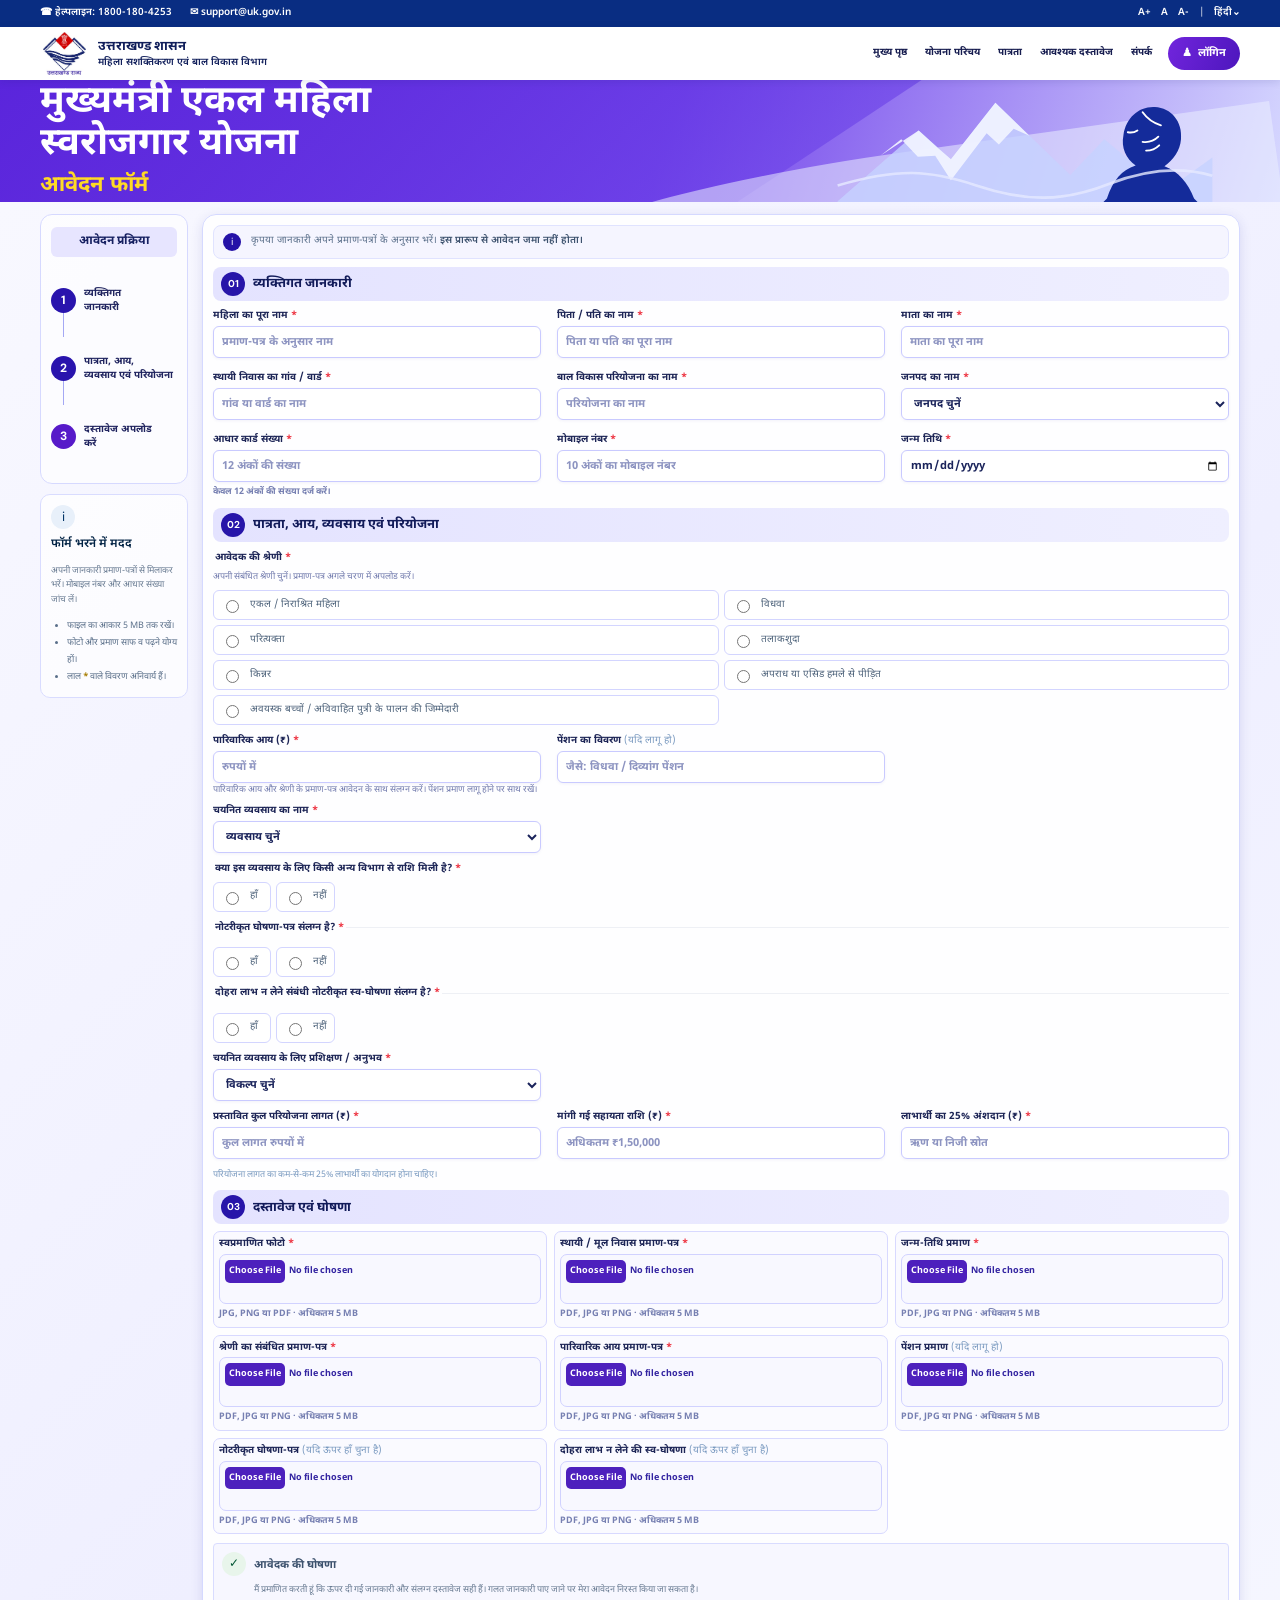
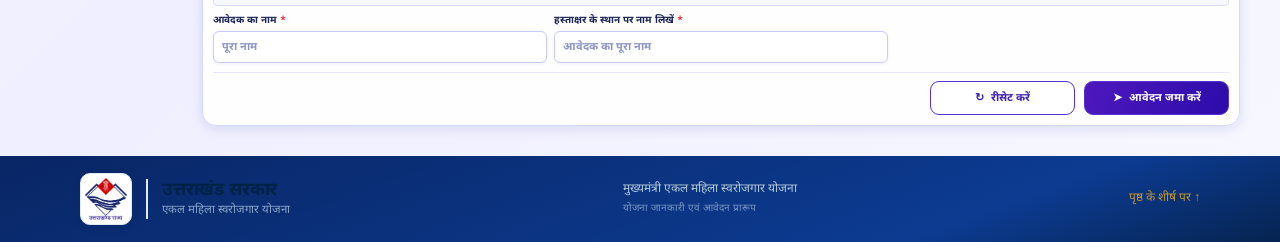
==== commit ffe24884: "updated" ====
--- a/registration.html
+++ b/registration.html
@@ -81,7 +81,7 @@
                     </section>
 
                     <section class="form-step" data-form-step="1" aria-labelledby="step-title-2">
-                        <div class="form-step-heading"><span aria-hidden="true">02</span><h3 id="step-title-2">पात्रता एवं आय</h3><p>अपनी लागू श्रेणी और पारिवारिक आय दर्ज करें।</p></div>
+                        <div class="form-step-heading"><span aria-hidden="true">02</span><h3 id="step-title-2">पात्रता, आय, व्यवसाय एवं परियोजना</h3><p>श्रेणी, आय, व्यवसाय चुनें और परियोजना लागत व अंशदान की जानकारी दें।</p></div>
                         <fieldset class="choice-fieldset">
                             <legend>आवेदक की श्रेणी <b>*</b></legend>
                             <p>अपनी संबंधित श्रेणी चुनें। प्रमाण-पत्र अगले चरण में अपलोड करें।</p>
@@ -100,10 +100,6 @@
                             <label class="field"><span>पेंशन का विवरण <small>(यदि लागू हो)</small></span><input name="pensionDetails" type="text" placeholder="जैसे: विधवा / दिव्यांग पेंशन"></label>
                         </div>
                         <p class="form-hint">पारिवारिक आय और श्रेणी के प्रमाण-पत्र आवेदन के साथ संलग्न करें। पेंशन प्रमाण लागू होने पर साथ रखें।</p>
-                    </section>
-
-                    <section class="form-step" data-form-step="2" aria-labelledby="step-title-3">
-                        <div class="form-step-heading"><span aria-hidden="true">03</span><h3 id="step-title-3">व्यवसाय एवं परियोजना</h3><p>व्यवसाय चुनें, परियोजना लागत और अंशदान की जानकारी दें।</p></div>
                         <div class="fields-grid">
                             <label class="field"><span>चयनित व्यवसाय का नाम <b>*</b></span>
                                 <select name="business" required>
@@ -140,8 +136,8 @@
                         </div>
                     </section>
 
-                    <section class="form-step" data-form-step="3" aria-labelledby="step-title-4">
-                        <div class="form-step-heading"><span aria-hidden="true">04</span><h3 id="step-title-4">दस्तावेज एवं घोषणा</h3><p>प्रमाण-पत्रों की साफ और पढ़ने योग्य प्रतियां अपलोड करें।</p></div>
+                    <section class="form-step" data-form-step="2" aria-labelledby="step-title-3">
+                        <div class="form-step-heading"><span aria-hidden="true">03</span><h3 id="step-title-3">दस्तावेज एवं घोषणा</h3><p>प्रमाण-पत्रों की साफ और पढ़ने योग्य प्रतियां अपलोड करें।</p></div>
                         <div class="fields-grid">
                             <label class="field upload-field"><span>स्वप्रमाणित फोटो <b>*</b></span><input name="photo" type="file" accept=".jpg,.jpeg,.png,.pdf" required data-file-name><small data-file-label>JPG, PNG या PDF · अधिकतम 5 MB</small></label>
                             <label class="field upload-field"><span>स्थायी / मूल निवास प्रमाण-पत्र <b>*</b></span><input name="domicileProof" type="file" accept=".pdf,.jpg,.jpeg,.png" required data-file-name><small data-file-label>PDF, JPG या PNG · अधिकतम 5 MB</small></label>
@@ -170,9 +166,8 @@
                     <div class="registration-process-card">
                         <h2>आवेदन प्रक्रिया</h2>
                         <a href="#step-title-1"><span>1</span><b>व्यक्तिगत<br>जानकारी</b></a>
-                        <a href="#step-title-2"><span>2</span><b>पात्रता एवं<br>आय जानकारी</b></a>
-                        <a href="#step-title-3"><span>3</span><b>व्यवसाय एवं<br>परियोजना विवरण</b></a>
-                        <a href="#step-title-4"><span>4</span><b>दस्तावेज अपलोड<br>करें</b></a>
+                        <a href="#step-title-2"><span>2</span><b>पात्रता, आय,<br>व्यवसाय एवं परियोजना</b></a>
+                        <a href="#step-title-3"><span>3</span><b>दस्तावेज अपलोड<br>करें</b></a>
                     </div>
                     <div class="sidebar-card registration-help-card">
                         <span class="sidebar-icon" aria-hidden="true">i</span>
--- a/assets/css/index.css
+++ b/assets/css/index.css
@@ -877,7 +877,7 @@
 .required-note b, .field b, .choice-fieldset legend b { color: #a67c00; }
 .stepper {
     display: grid;
-    grid-template-columns: auto 1fr auto 1fr auto 1fr auto;
+    grid-template-columns: auto 1fr auto 1fr auto;
     align-items: start;
     margin: 23px 0 19px;
 }
@@ -1190,7 +1190,7 @@
 .reference-login { display: inline-flex; align-items: center; gap: 6px; border-radius: 22px; padding: 8px 16px; color: #fff; background: linear-gradient(120deg, #6b20df, #4b13b8); font-size: 12px; font-weight: 700; white-space: nowrap; }
 .reference-menu-toggle { display: none; }
 
-.reference-hero { position: relative; min-height: 304px; overflow: hidden; background: linear-gradient(105deg, #e8edff 0%, #e8edff 42%, #dfe7ff 60%, #cbd9ff 100%); }
+.reference-hero { position: relative; min-height: 409px; overflow: hidden; background: linear-gradient(105deg, #e8edff 0%, #e8edff 42%, #dfe7ff 60%, #cbd9ff 100%); }
 .reference-hero-photo { position: absolute; inset: 0 0 0 43%; overflow: hidden; border-radius: 45% 0 0 45% / 100% 0 0 100%; }
 .reference-hero-photo::after { position: absolute; inset: 0; content: ""; background: linear-gradient(90deg, rgba(220, 229, 255, .08), rgba(7, 24, 63, .05)); }
 .reference-hero-photo img { width: 100%; height: 100%; object-fit: cover; object-position: 70% 48%; }
@@ -1251,7 +1251,7 @@
 .reference-all-documents { grid-column: span 2; align-self: center; min-height: 46px; display: flex; justify-content: center; align-items: center; gap: 9px; margin-inline: 5px; border-radius: 25px; color: #fff; background: linear-gradient(105deg, #1243a0, #082f88); font-size: 13px; font-weight: 700; }
 
 .reference-eligibility { padding: 18px 0; background: linear-gradient(110deg, #f5f2ff, #edf2ff 55%, #f7faff); }
-.reference-eligibility-grid { display: grid; grid-template-columns: repeat(4, minmax(0, 1fr)); gap: 9px; }
+.reference-eligibility-grid { display: grid; grid-template-columns: repeat(3, minmax(0, 1fr)); gap: 9px; }
 .reference-eligibility-card { position: relative; min-height: 132px; display: flex; flex-direction: column; align-items: center; justify-content: center; padding: 16px 13px 12px; border: 1px solid #e0e5f7; border-radius: 12px; background: rgba(255,255,255,.9); box-shadow: 0 2px 6px rgba(24, 39, 101, .08); text-align: center; }
 .reference-eligibility-number { position: absolute; top: 8px; right: 10px; color: #7870b8; font-family: "DM Sans", sans-serif; font-size: 11px; font-weight: 700; }
 .reference-eligibility-icon { width: 36px; height: 36px; display: grid; place-items: center; border-radius: 50%; font-size: 19px; font-weight: 700; }
@@ -1343,7 +1343,7 @@
     .reference-document-tile { min-height: 70px; padding: 4px; }
     .reference-document-tile > span { font-size: 20px; }
     .reference-document-tile b { font-size: 9px; }
-    .reference-business-grid { grid-template-columns: repeat(4, minmax(0, 1fr)); gap: 5px; }
+    .reference-business-grid { grid-template-columns: repeat(3, minmax(0, 1fr)); gap: 5px; }
     .reference-business-grid a { min-height: 78px; }
     .reference-business-grid span { font-size: 23px; }
     .reference-business-grid b { font-size: 8px; }
@@ -1405,7 +1405,7 @@
 .registration-form .form-step-heading > span { width: 24px; height: 24px; flex: 0 0 24px; display: grid; place-items: center; border-radius: 50%; color: #fff; background: #2715a9; font-family: "DM Sans", sans-serif; font-size: 10px; font-weight: 700; line-height: 1; letter-spacing: 0; }
 .registration-form .form-step-heading h3 { margin: 0; color: #121b5a; font-size: 13px; font-weight: 700; }
 .registration-form .form-step-heading p { display: none; }
-.registration-form .fields-grid { gap: 7px 12px; }
+.registration-form .fields-grid { grid-template-columns: repeat(3, minmax(0, 1fr)); gap: 12px 16px; }
 .registration-form .fields-grid-short { margin-top: 8px; }
 .registration-form .field { gap: 3px; color: #1d2556; font-size: 10px; font-weight: 700; }
 .registration-form .field b, .registration-form .choice-fieldset legend b { color: #ed303e; }
@@ -1417,9 +1417,9 @@
 .registration-form .field input[type="file"] { min-height: 50px; padding: 5px; border: 1px solid #d1d2ff; border-radius: 7px; color: #3324a1; background: #f8f8ff; font-size: 9px; }
 .registration-form .field input[type="file"]::file-selector-button { margin-inline-end: 4px; padding: 4px; border-radius: 5px; color: #fff; background: #4d20bd; font-size: 9px; }
 .registration-form .form-step-heading + .fields-grid { margin-top: 0; }
-.registration-form .form-step[data-form-step="3"] .fields-grid { grid-template-columns: repeat(3, minmax(0, 1fr)); gap: 7px; }
-.registration-form .form-step[data-form-step="3"] .upload-field { min-width: 0; padding: 5px; border: 1px solid #d8d9ff; border-radius: 7px; background: #fafaff; }
-.registration-form .form-step[data-form-step="3"] .field > span { line-height: 1.35; }
+.registration-form .form-step[data-form-step="2"] .fields-grid { grid-template-columns: repeat(3, minmax(0, 1fr)); gap: 7px; }
+.registration-form .form-step[data-form-step="2"] .upload-field { min-width: 0; padding: 5px; border: 1px solid #d8d9ff; border-radius: 7px; background: #fafaff; }
+.registration-form .form-step[data-form-step="2"] .field > span { line-height: 1.35; }
 .registration-form .choice-fieldset { margin: 8px 0; }
 .registration-form .choice-fieldset legend { margin-bottom: 4px; color: #1d2556; font-size: 10px; font-weight: 700; }
 .registration-form .choice-fieldset > p, .registration-form .form-hint { margin: 0 0 5px; color: #737cae; font-size: 9px; }
@@ -1497,12 +1497,12 @@
     .registration-layout { grid-template-columns: minmax(0, 1fr); }
     .registration-form { grid-column: 1; grid-row: 1; }
     .registration-sidebar { position: static; grid-column: 1; grid-row: 2; }
-    .registration-process-card { display: grid; grid-template-columns: repeat(4, minmax(0, 1fr)); gap: 5px; }
+    .registration-process-card { display: grid; grid-template-columns: repeat(3, minmax(0, 1fr)); gap: 5px; }
     .registration-process-card h2 { grid-column: 1 / -1; }
     .registration-process-card a { min-height: 58px; flex-direction: column; justify-content: center; gap: 4px; text-align: center; }
     .registration-process-card a:not(:last-child)::after { display: none; }
     .registration-help-card { display: none; }
-    .registration-form .form-step[data-form-step="3"] .fields-grid { grid-template-columns: repeat(2, minmax(0, 1fr)); }
+    .registration-form .form-step[data-form-step="2"] .fields-grid { grid-template-columns: repeat(2, minmax(0, 1fr)); }
 }
 @media (max-width: 420px) {
     .registration-topbar-inner { min-height: 24px; }
@@ -1511,7 +1511,8 @@
     .registration-hero h1 { font-size: 21px; }
     .registration-hero-art { right: -40px; width: 58%; }
     .registration-form .fields-grid { grid-template-columns: minmax(0, 1fr); }
-    .registration-form .form-step[data-form-step="3"] .fields-grid { grid-template-columns: repeat(2, minmax(0, 1fr)); }
+    .registration-form .form-step[data-form-step="2"] .fields-grid { grid-template-columns: repeat(2, minmax(0, 1fr)); }
     .registration-form-actions { justify-content: stretch; }
     .registration-reset, .registration-submit { min-width: 0; flex: 1; padding-inline: 5px; font-size: 10px; }
-}+}
+
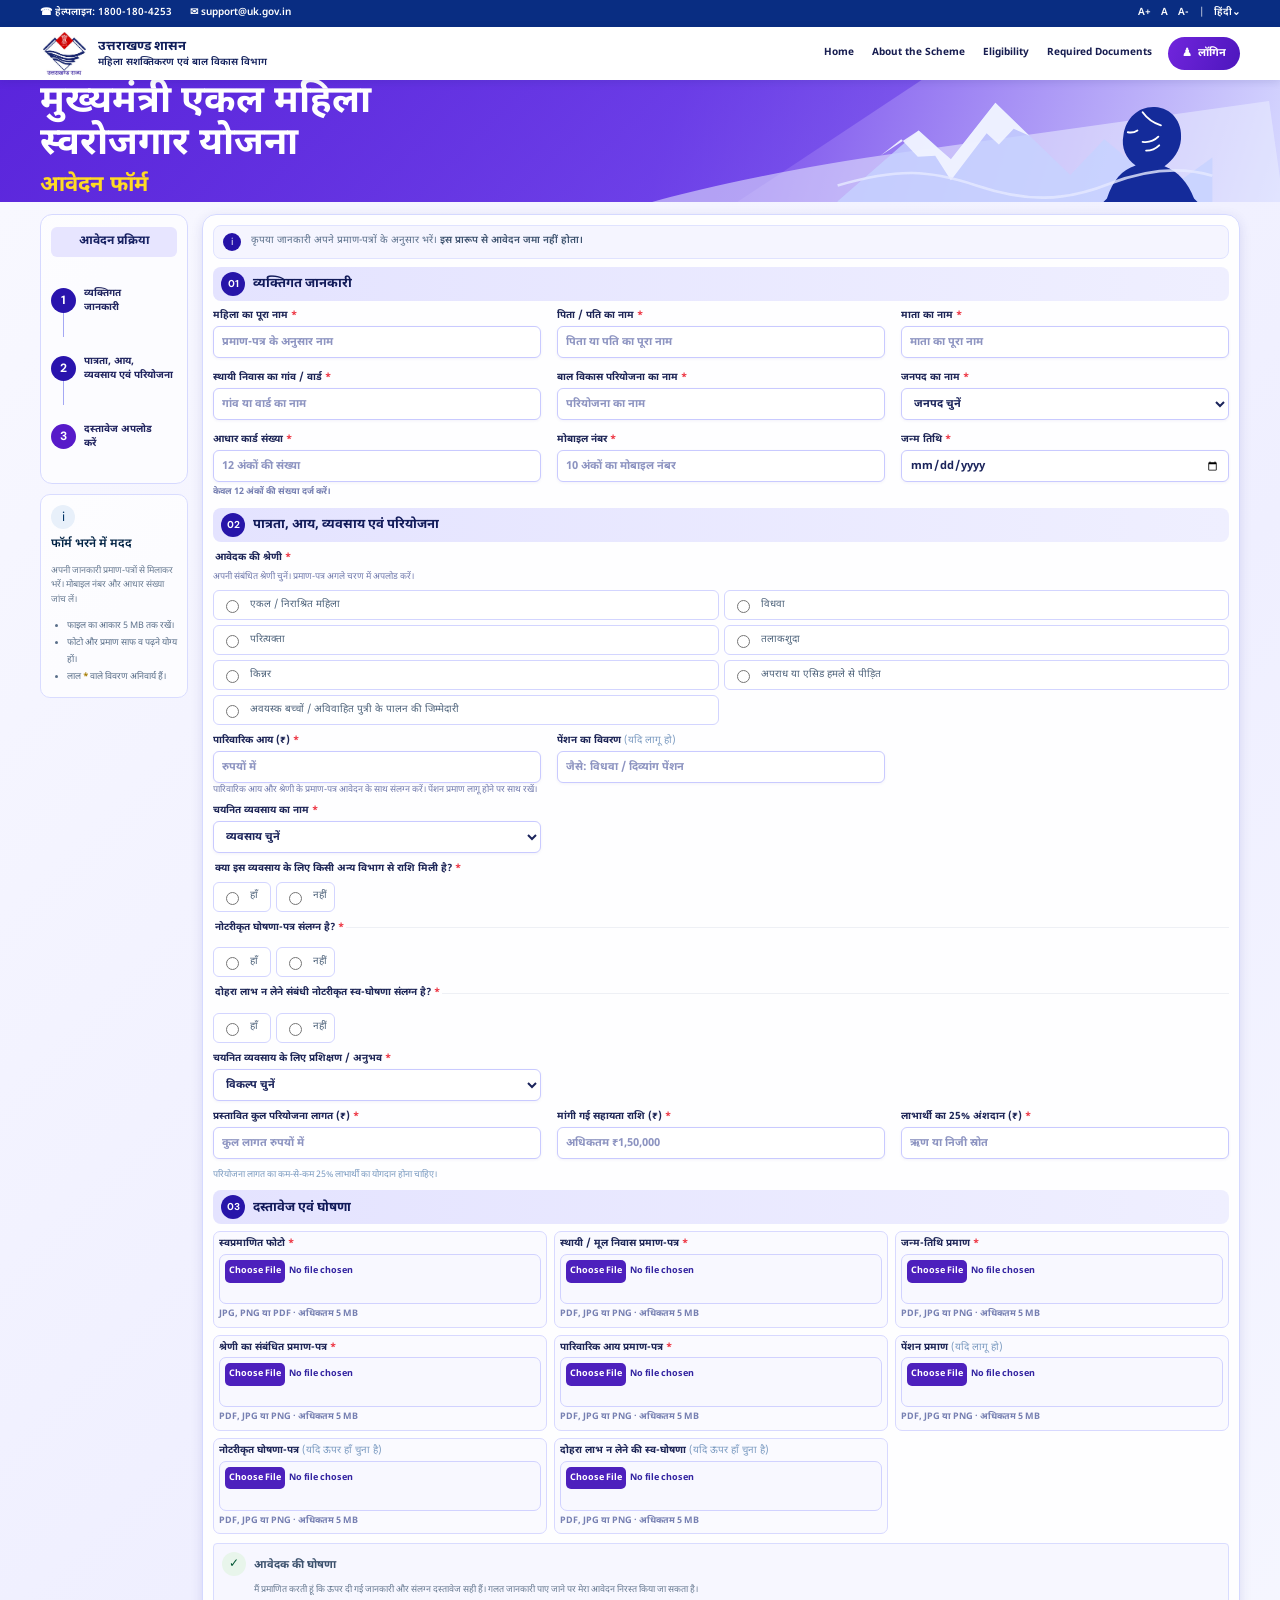
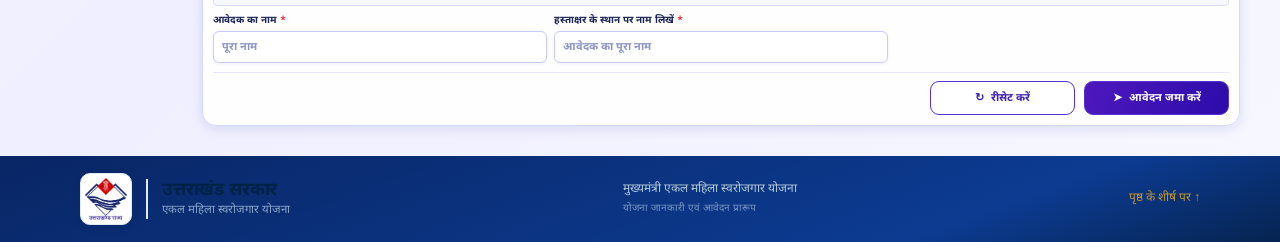
==== commit fd6a06e7: "updated" ====
--- a/registration.html
+++ b/registration.html
@@ -29,11 +29,11 @@
             <nav class="header-nav-bar registration-nav-bar" aria-label="मुख्य नेविगेशन">
                 <div class="registration-navigation-inner">
                     <div class="primary-navigation" id="registration-navigation" data-navigation>
-                        <a class="nav-link" href="index.html">मुख्य पृष्ठ</a>
-                        <a class="nav-link" href="index.html#yojana">योजना परिचय</a>
-                        <a class="nav-link" href="index.html#patrata">पात्रता</a>
-                        <a class="nav-link" href="index.html#dastavez">आवश्यक दस्तावेज</a>
-                        <a class="nav-link" href="index.html#sampark">संपर्क</a>
+                       <a class="nav-link" href="index.html">Home</a>
+<a class="nav-link" href="#yojana">About the Scheme</a>
+<a class="nav-link" href="#patrata">Eligibility</a>
+<a class="nav-link" href="#dastavez">Required Documents</a>
+                       
                     </div>
                     <a class="registration-login" href="#application-form"><span aria-hidden="true">♟</span> लॉगिन</a>
                 </div>
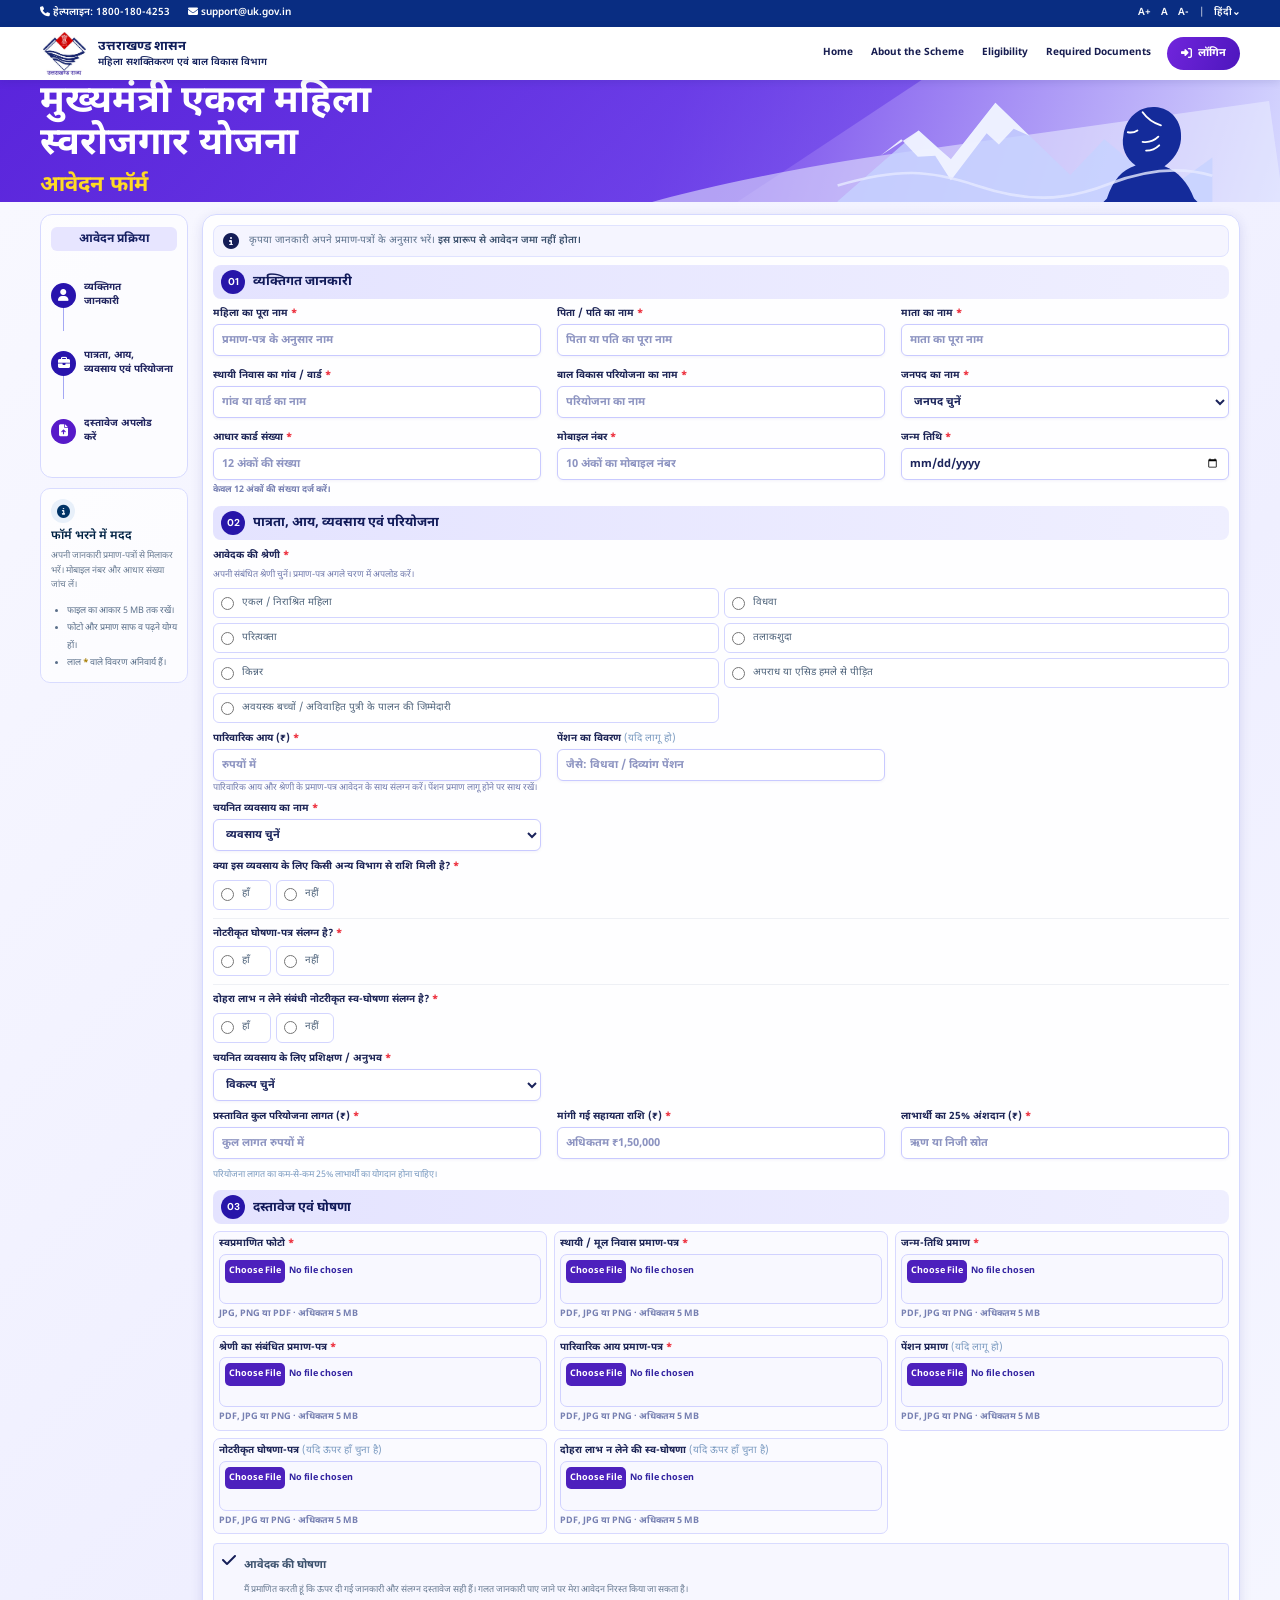
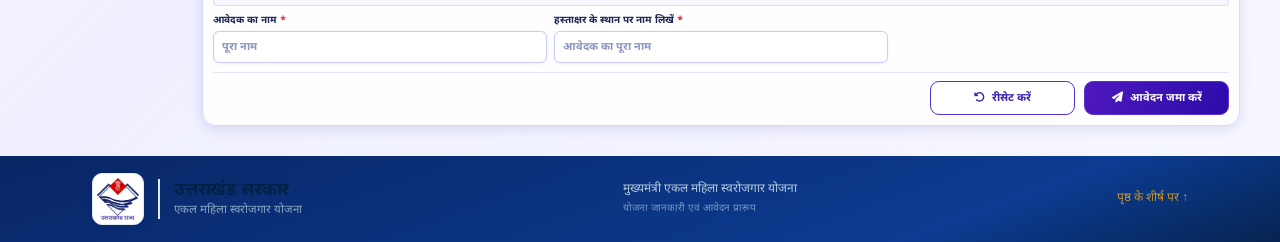
==== commit 971d87a6: "update" ====
--- a/registration.html
+++ b/registration.html
@@ -6,16 +6,21 @@
     <meta name="theme-color" content="#082e7a">
     <meta name="description" content="मुख्यमंत्री एकल महिला स्वरोजगार योजना आवेदन फॉर्म।">
     <title>पंजीकरण | मुख्यमंत्री एकल महिला स्वरोजगार योजना</title>
+    <link rel="icon" type="image/jpeg" href="assets/images/uk_logo.jpeg">
+    <link rel="apple-touch-icon" href="assets/images/uk_logo.jpeg">
+    <link rel="manifest" href="site.webmanifest">
     <link rel="preconnect" href="https://fonts.googleapis.com">
     <link rel="preconnect" href="https://fonts.gstatic.com" crossorigin>
     <link href="https://fonts.googleapis.com/css2?family=DM+Sans:wght@400;500;600;700&family=Hind:wght@400;500;600;700&family=Noto+Sans+Devanagari:wght@400;500;600;700&display=swap" rel="stylesheet">
+    <link rel="stylesheet" href="https://cdnjs.cloudflare.com/ajax/libs/font-awesome/6.5.1/css/all.min.css" integrity="sha512-DTOQO9RWCH3ppGqcWaEA1BIZOC6xxalwEsw9c2QQeAIftl+Vegovlnee1c9QX4TctnWMn13TZye+giMm8e2LwA==" crossorigin="anonymous" referrerpolicy="no-referrer" />
+    <link href="https://cdn.jsdelivr.net/npm/bootstrap@5.3.3/dist/css/bootstrap.min.css" rel="stylesheet" integrity="sha384-QWTKZyjpPEjISv5WaRU9OFeRpok6YctnYmDr5pNlyT2bRjXh0JMhjY6hW+ALEwIH" crossorigin="anonymous">
     <link rel="stylesheet" href="assets/css/index.css">
     <script src="assets/js/javascriptfile.js" defer></script>
 </head>
 <body class="registration-page">
     <div class="registration-topbar">
         <div class="registration-container registration-topbar-inner">
-            <div class="registration-contact"><a href="tel:18001804253">☎ हेल्पलाइन: 1800-180-4253</a><a href="mailto:support@uk.gov.in">✉ support@uk.gov.in</a></div>
+            <div class="registration-contact"><a href="tel:18001804253"><i class="fa-solid fa-phone" aria-hidden="true"></i> हेल्पलाइन: 1800-180-4253</a><a href="mailto:support@uk.gov.in"><i class="fa-solid fa-envelope" aria-hidden="true"></i> support@uk.gov.in</a></div>
             <div class="registration-accessibility" aria-label="पाठ और भाषा विकल्प"><span>A+</span><span>A</span><span>A-</span><i aria-hidden="true">|</i><span>हिंदी⌄</span></div>
         </div>
     </div>
@@ -35,7 +40,7 @@
 <a class="nav-link" href="#dastavez">Required Documents</a>
                        
                     </div>
-                    <a class="registration-login" href="#application-form"><span aria-hidden="true">♟</span> लॉगिन</a>
+                    <a class="registration-login" href="#application-form"><i class="fa-solid fa-right-to-bracket" aria-hidden="true"></i> लॉगिन</a>
                 </div>
             </nav>
         </div>
@@ -63,7 +68,7 @@
                         <div><p class="section-kicker">मुख्यमंत्री एकल महिला स्वरोजगार योजना</p><h2>आवेदक का विवरण</h2></div>
                         <span class="required-note"><b aria-hidden="true">*</b> अनिवार्य जानकारी</span>
                     </div>
-                    <div class="form-notice"><span aria-hidden="true">i</span><p>कृपया जानकारी अपने प्रमाण-पत्रों के अनुसार भरें। <b>इस प्रारूप से आवेदन जमा नहीं होता।</b></p></div>
+                    <div class="form-notice"><i class="fa-solid fa-circle-info" aria-hidden="true"></i><p>कृपया जानकारी अपने प्रमाण-पत्रों के अनुसार भरें। <b>इस प्रारूप से आवेदन जमा नहीं होता।</b></p></div>
 
                     <section class="form-step is-visible" data-form-step="0" aria-labelledby="step-title-1">
                         <div class="form-step-heading"><span aria-hidden="true">01</span><h3 id="step-title-1">व्यक्तिगत जानकारी</h3><p>आवेदक की पहचान और स्थायी पते का विवरण।</p></div>
@@ -148,7 +153,7 @@
                             <label class="field upload-field" data-declaration-upload="notarizedDeclaration"><span>नोटरीकृत घोषणा-पत्र <small>(यदि ऊपर हाँ चुना है)</small></span><input name="notarizedProof" type="file" accept=".pdf,.jpg,.jpeg,.png" data-file-name><small data-file-label>PDF, JPG या PNG · अधिकतम 5 MB</small></label>
                             <label class="field upload-field" data-declaration-upload="noDoubleBenefitDeclaration"><span>दोहरा लाभ न लेने की स्व-घोषणा <small>(यदि ऊपर हाँ चुना है)</small></span><input name="noDoubleBenefitProof" type="file" accept=".pdf,.jpg,.jpeg,.png" data-file-name><small data-file-label>PDF, JPG या PNG · अधिकतम 5 MB</small></label>
                         </div>
-                        <div class="applicant-declaration"><span class="declaration-mark" aria-hidden="true">✓</span><div><strong>आवेदक की घोषणा</strong><p>मैं प्रमाणित करती हूं कि ऊपर दी गई जानकारी और संलग्न दस्तावेज सही हैं। गलत जानकारी पाए जाने पर मेरा आवेदन निरस्त किया जा सकता है।</p></div></div>
+                        <div class="applicant-declaration"><i class="fa-solid fa-check" class="declaration-mark" aria-hidden="true"></i><div><strong>आवेदक की घोषणा</strong><p>मैं प्रमाणित करती हूं कि ऊपर दी गई जानकारी और संलग्न दस्तावेज सही हैं। गलत जानकारी पाए जाने पर मेरा आवेदन निरस्त किया जा सकता है।</p></div></div>
                         <div class="fields-grid fields-grid-short signature-fields">
                             <label class="field"><span>आवेदक का नाम <b>*</b></span><input name="declarantName" type="text" required placeholder="पूरा नाम"></label>
                             <label class="field"><span>हस्ताक्षर के स्थान पर नाम लिखें <b>*</b></span><input name="signatureName" type="text" required placeholder="आवेदक का पूरा नाम"></label>
@@ -156,8 +161,8 @@
                     </section>
 
                     <div class="registration-form-actions">
-                        <button class="registration-reset" type="reset"><span aria-hidden="true">↻</span> रीसेट करें</button>
-                        <button class="registration-submit" type="submit" data-submit-application><span aria-hidden="true">➤</span> आवेदन जमा करें</button>
+                        <button class="registration-reset" type="reset"><i class="fa-solid fa-rotate-left" aria-hidden="true"></i> रीसेट करें</button>
+                        <button class="registration-submit" type="submit" data-submit-application><i class="fa-solid fa-paper-plane" aria-hidden="true"></i> आवेदन जमा करें</button>
                     </div>
                     <div class="submission-message" data-submission-message role="status" hidden></div>
                 </form>
@@ -165,26 +170,27 @@
                 <aside class="application-sidebar registration-sidebar" id="form-help">
                     <div class="registration-process-card">
                         <h2>आवेदन प्रक्रिया</h2>
-                        <a href="#step-title-1"><span>1</span><b>व्यक्तिगत<br>जानकारी</b></a>
-                        <a href="#step-title-2"><span>2</span><b>पात्रता, आय,<br>व्यवसाय एवं परियोजना</b></a>
-                        <a href="#step-title-3"><span>3</span><b>दस्तावेज अपलोड<br>करें</b></a>
+                        <a href="#step-title-1"><span><i class="fa-solid fa-user" aria-hidden="true"></i></span><b>व्यक्तिगत<br>जानकारी</b></a>
+                        <a href="#step-title-2"><span><i class="fa-solid fa-briefcase" aria-hidden="true"></i></span><b>पात्रता, आय,<br>व्यवसाय एवं परियोजना</b></a>
+                        <a href="#step-title-3"><span><i class="fa-solid fa-file-upload" aria-hidden="true"></i></span><b>दस्तावेज अपलोड<br>करें</b></a>
                     </div>
                     <div class="sidebar-card registration-help-card">
-                        <span class="sidebar-icon" aria-hidden="true">i</span>
+                        <span class="sidebar-icon" aria-hidden="true"><i class="fa-solid fa-circle-info"></i></span>
                         <h3>फॉर्म भरने में मदद</h3>
                         <p>अपनी जानकारी प्रमाण-पत्रों से मिलाकर भरें। मोबाइल नंबर और आधार संख्या जांच लें।</p>
                         <ul><li>फाइल का आकार 5 MB तक रखें।</li><li>फोटो और प्रमाण साफ व पढ़ने योग्य हों।</li><li>लाल <b>*</b> वाले विवरण अनिवार्य हैं।</li></ul>
                     </div>
                     <div class="sidebar-card sidebar-card-tint">
                         <p class="section-kicker">योजना की मुख्य जानकारी</p>
-                        <div class="sidebar-stat"><strong>₹1.5 लाख</strong><span>तक मांगी गई सहायता</span></div>
-                        <div class="sidebar-stat"><strong>25%</strong><span>लाभार्थी का योगदान</span></div>
+                        <div class="sidebar-stat"><i class="fa-solid fa-indian-rupee-sign" aria-hidden="true"></i><strong>₹1.5 लाख</strong><span>तक मांगी गई सहायता</span></div>
+                        <div class="sidebar-stat"><i class="fa-solid fa-percent" aria-hidden="true"></i><strong>25%</strong><span>लाभार्थी का योगदान</span></div>
                     </div>
-                    <a class="sidebar-back" href="index.html">← योजना के मुखपृष्ठ पर जाएं</a>
+                    <a class="sidebar-back" href="index.html"><i class="fa-solid fa-arrow-left" aria-hidden="true"></i> योजना के मुखपृष्ठ पर जाएं</a>
                 </aside>
             </div>
         </section>
     </main>
     <footer class="site-footer" data-site-footer></footer>
+    <script src="https://cdn.jsdelivr.net/npm/bootstrap@5.3.3/dist/js/bootstrap.bundle.min.js" integrity="sha384-YvpcrYf0tY3lHB60NNkmXc5s9fDVZLESaAA55NDzOxhy9GkcIdslK1eN7N6jIeHz" crossorigin="anonymous"></script>
 </body>
 </html>
--- a/assets/css/index.css
+++ b/assets/css/index.css
@@ -1516,3 +1516,44 @@
     .registration-reset, .registration-submit { min-width: 0; flex: 1; padding-inline: 5px; font-size: 10px; }
 }
 
+/* Login Page */
+.login-section { padding-block: 40px 72px; background: #fafbfd; }
+.login-section .registration-container { display: grid; grid-template-columns: minmax(0, 1fr) 320px; gap: 24px; align-items: start; }
+.login-card { background: #fff; border: 1px solid #e0e8f0; border-radius: var(--radius-md); padding: 32px; box-shadow: var(--shadow-sm); }
+.login-header { text-align: center; margin-bottom: 24px; }
+.login-logo { width: 72px; height: 72px; margin: 0 auto 16px; border-radius: 50%; overflow: hidden; background: var(--blue-soft); display: grid; place-items: center; }
+.login-logo img { width: 48px; height: 48px; object-fit: contain; }
+.login-header h1 { margin: 0 0 4px; color: var(--blue-dark); font-size: 24px; font-weight: 700; }
+.login-subtitle { margin: 0; color: var(--muted); font-size: 14px; }
+.login-form .form-notice { margin-bottom: 20px; }
+.login-form .fields-grid { grid-template-columns: 1fr; gap: 16px; }
+.login-form .fields-grid-short { margin-top: 0; }
+.login-form .field { min-width: 0; }
+.login-form .field input { height: 44px; padding: 10px 12px; font-size: 14px; }
+.login-actions { display: flex; flex-direction: column; gap: 12px; margin-top: 8px; }
+.login-actions .btn { min-height: 48px; font-size: 14px; font-weight: 600; }
+.login-links { display: flex; align-items: center; justify-content: center; gap: 12px; margin-top: 16px; color: #6b7d94; font-size: 13px; flex-wrap: wrap; }
+.login-links .text-link { color: var(--blue); }
+.login-links span { color: var(--line); }
+.login-sidebar { display: grid; gap: 12px; }
+.login-sidebar .sidebar-card { padding: 18px; border: 1px solid #e0e8f0; background: #fff; border-radius: var(--radius-md); }
+.login-sidebar .sidebar-card h3 { display: flex; align-items: center; gap: 8px; margin: 0 0 10px; color: var(--blue-dark); font-size: 14px; font-weight: 600; }
+.login-sidebar .sidebar-card p { margin: 0 0 10px; color: #6b7d94; font-size: 12px; line-height: 1.6; }
+.login-sidebar .sidebar-card ul { margin: 0; padding-inline-start: 18px; color: #5a6f8a; font-size: 11px; line-height: 1.9; }
+.login-sidebar .sidebar-card a { color: var(--blue); text-decoration: underline; }
+.login-sidebar .sidebar-card-tint { background: #f0f4fa; }
+.login-sidebar .sidebar-back { display: inline-flex; align-items: center; gap: 6px; color: #5a6f8a; font-size: 12px; margin-top: 8px; }
+.login-sidebar .sidebar-back:hover { color: var(--blue); }
+.submission-message.error { border-color: #e8b4b4; background: #fdf0f0; }
+.submission-message.error strong { color: var(--error); }
+
+@media (max-width: 860px) {
+    .login-section .registration-container { grid-template-columns: 1fr; }
+    .login-sidebar { grid-template-columns: 1fr 1fr; }
+    .login-sidebar .sidebar-back { grid-column: 1 / -1; }
+}
+@media (max-width: 620px) {
+    .login-card { padding: 20px 16px; }
+    .login-sidebar { grid-template-columns: 1fr; }
+}
+
